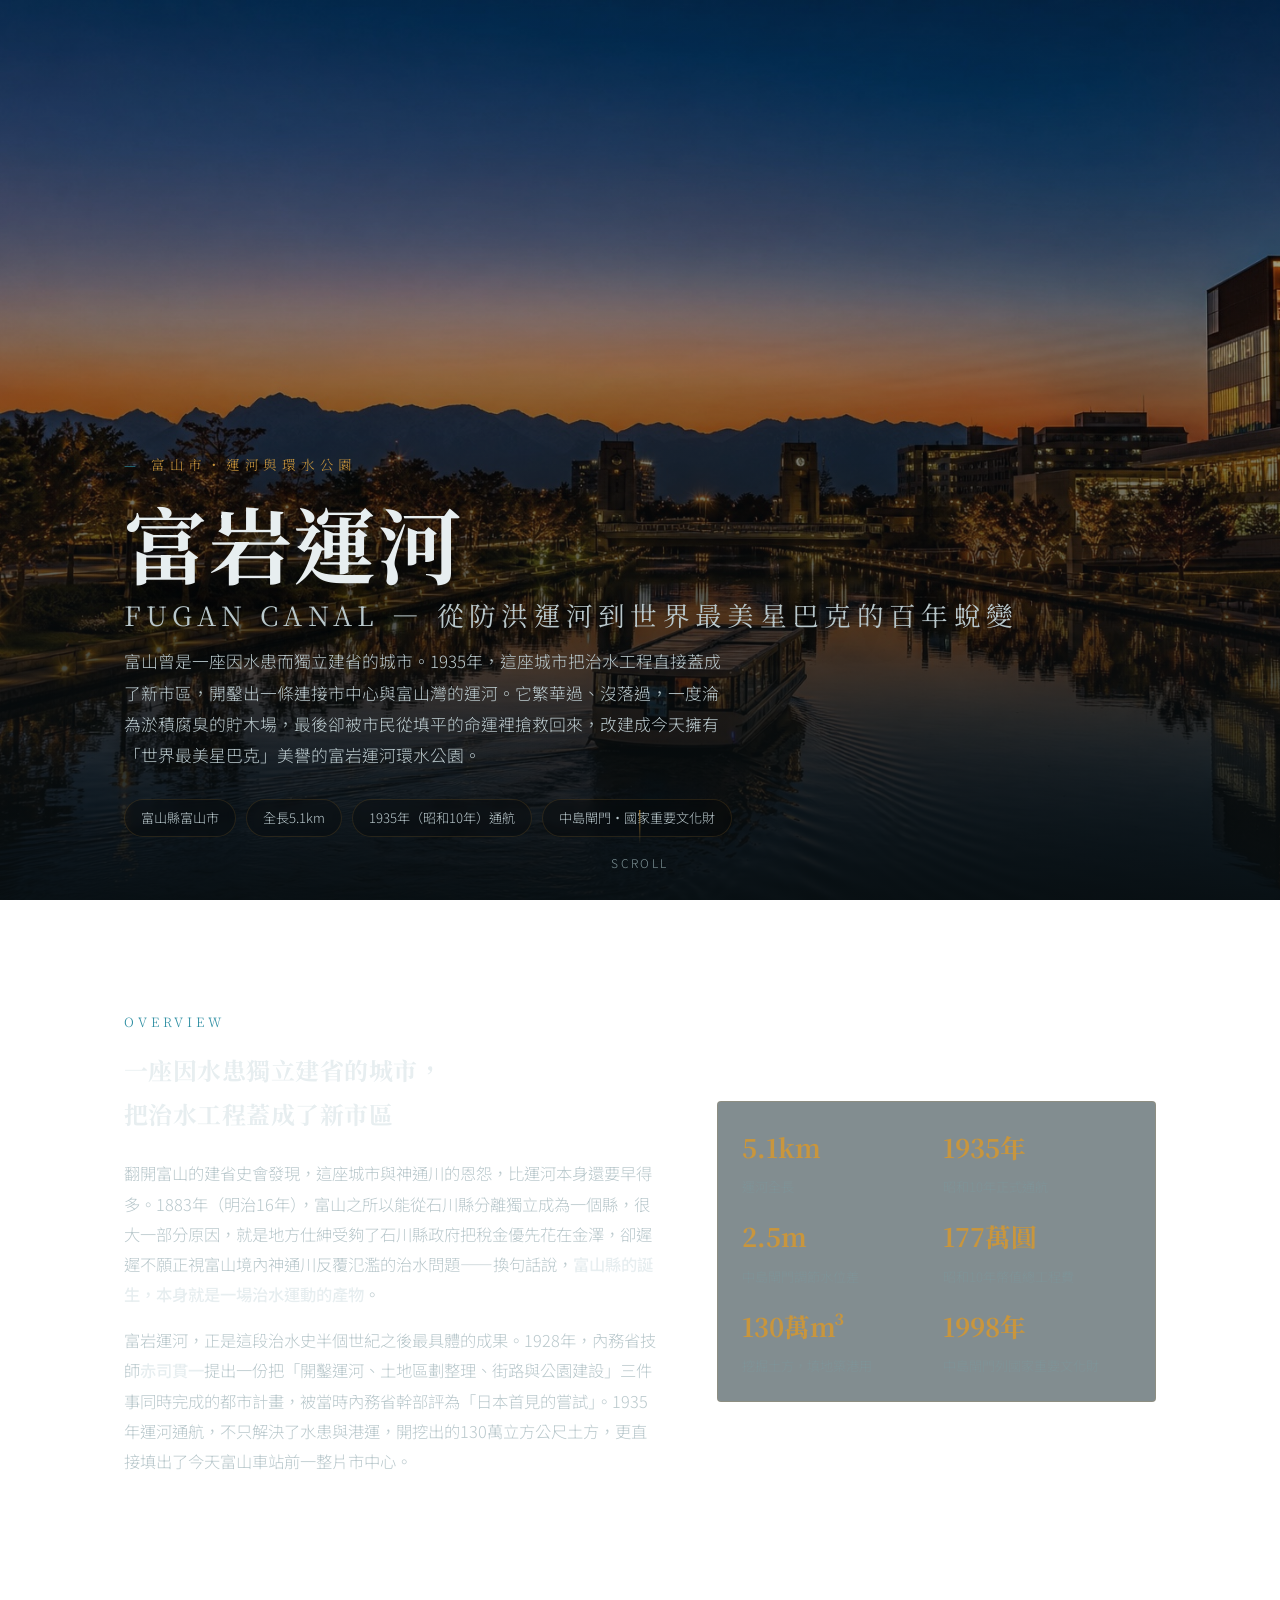
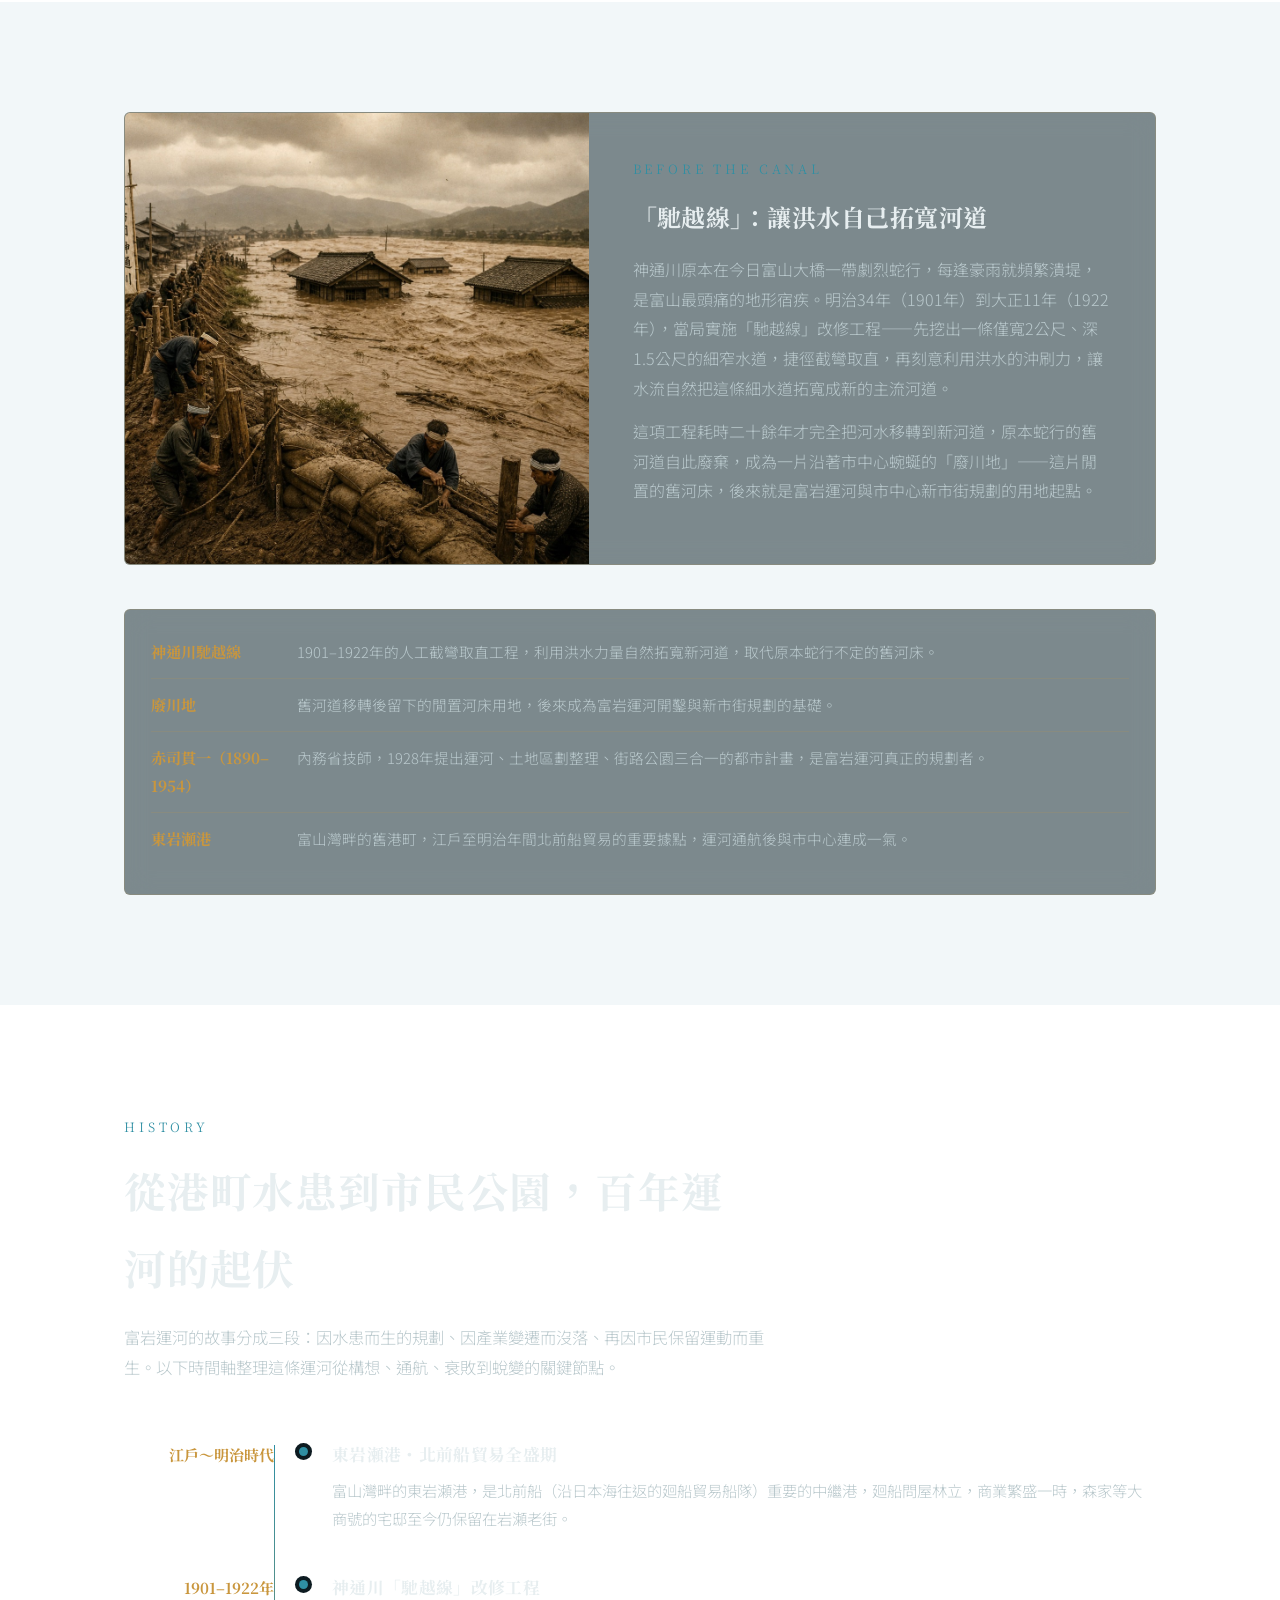
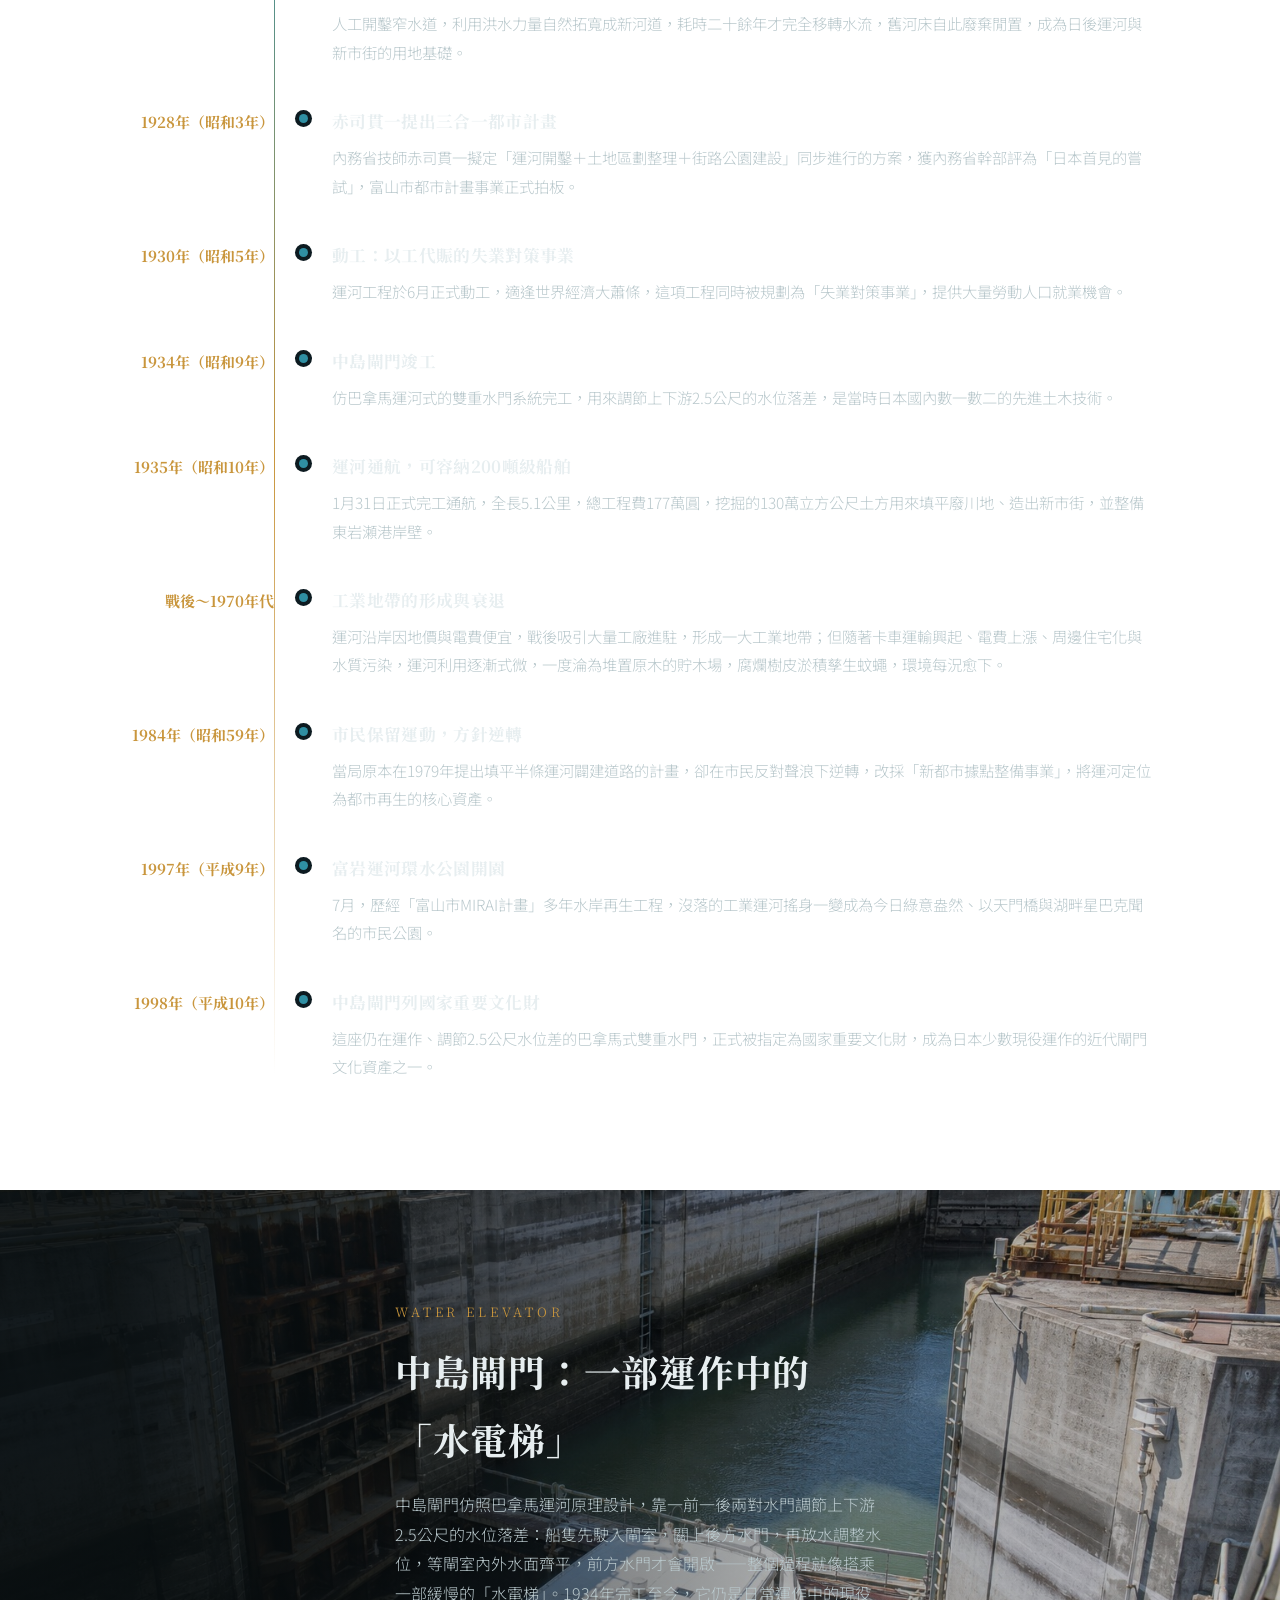
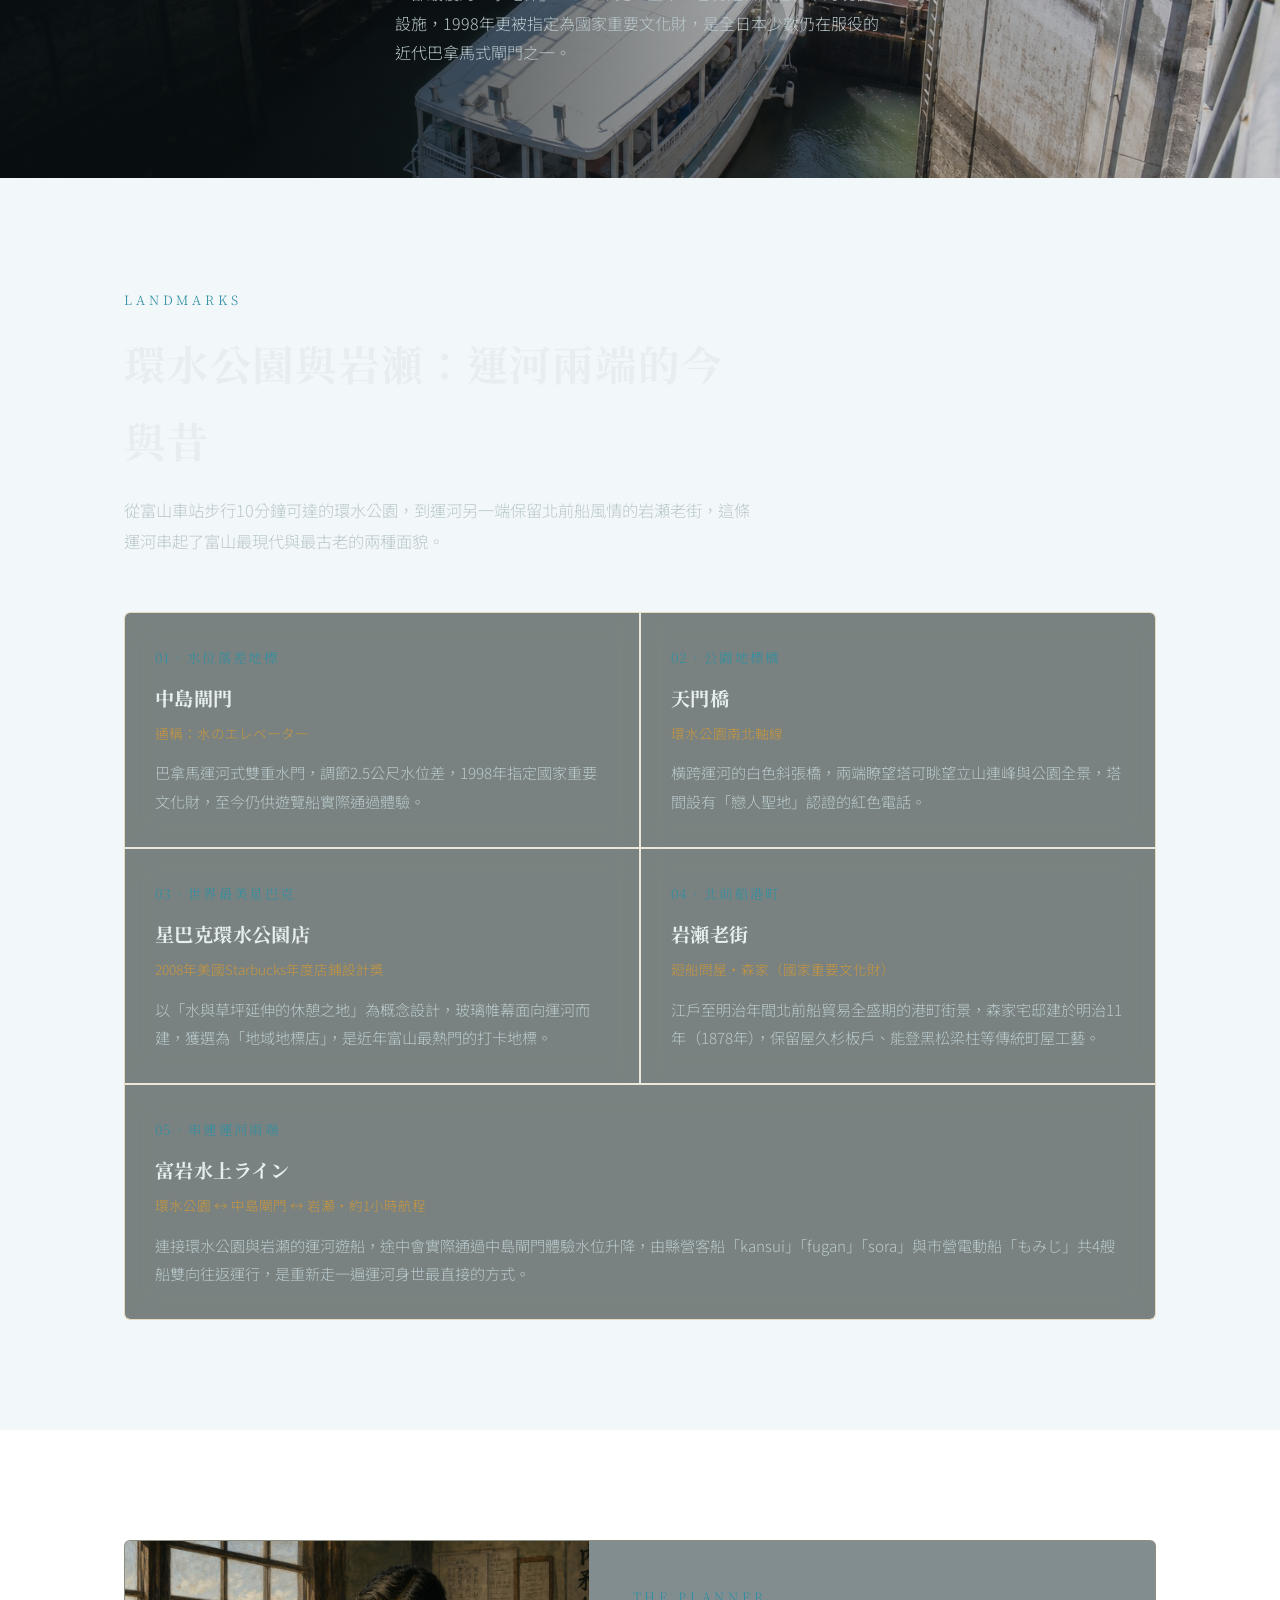
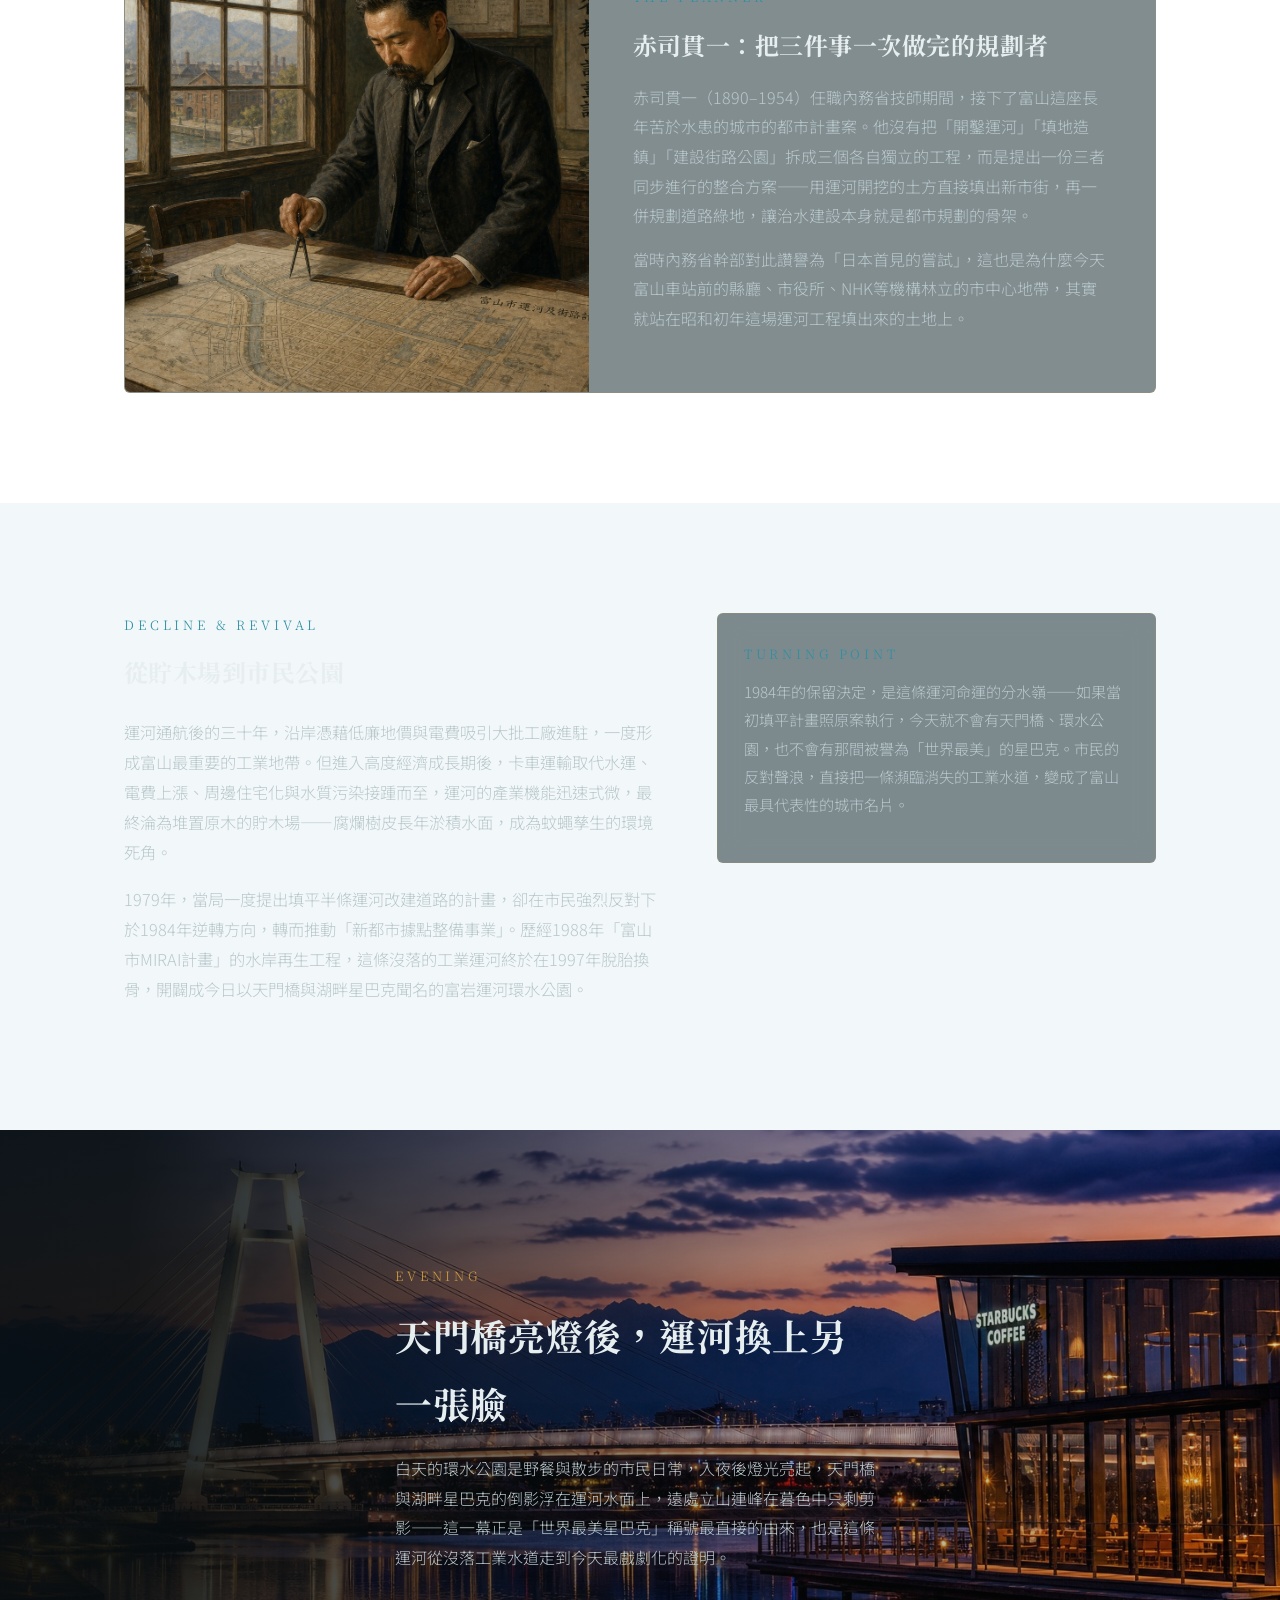
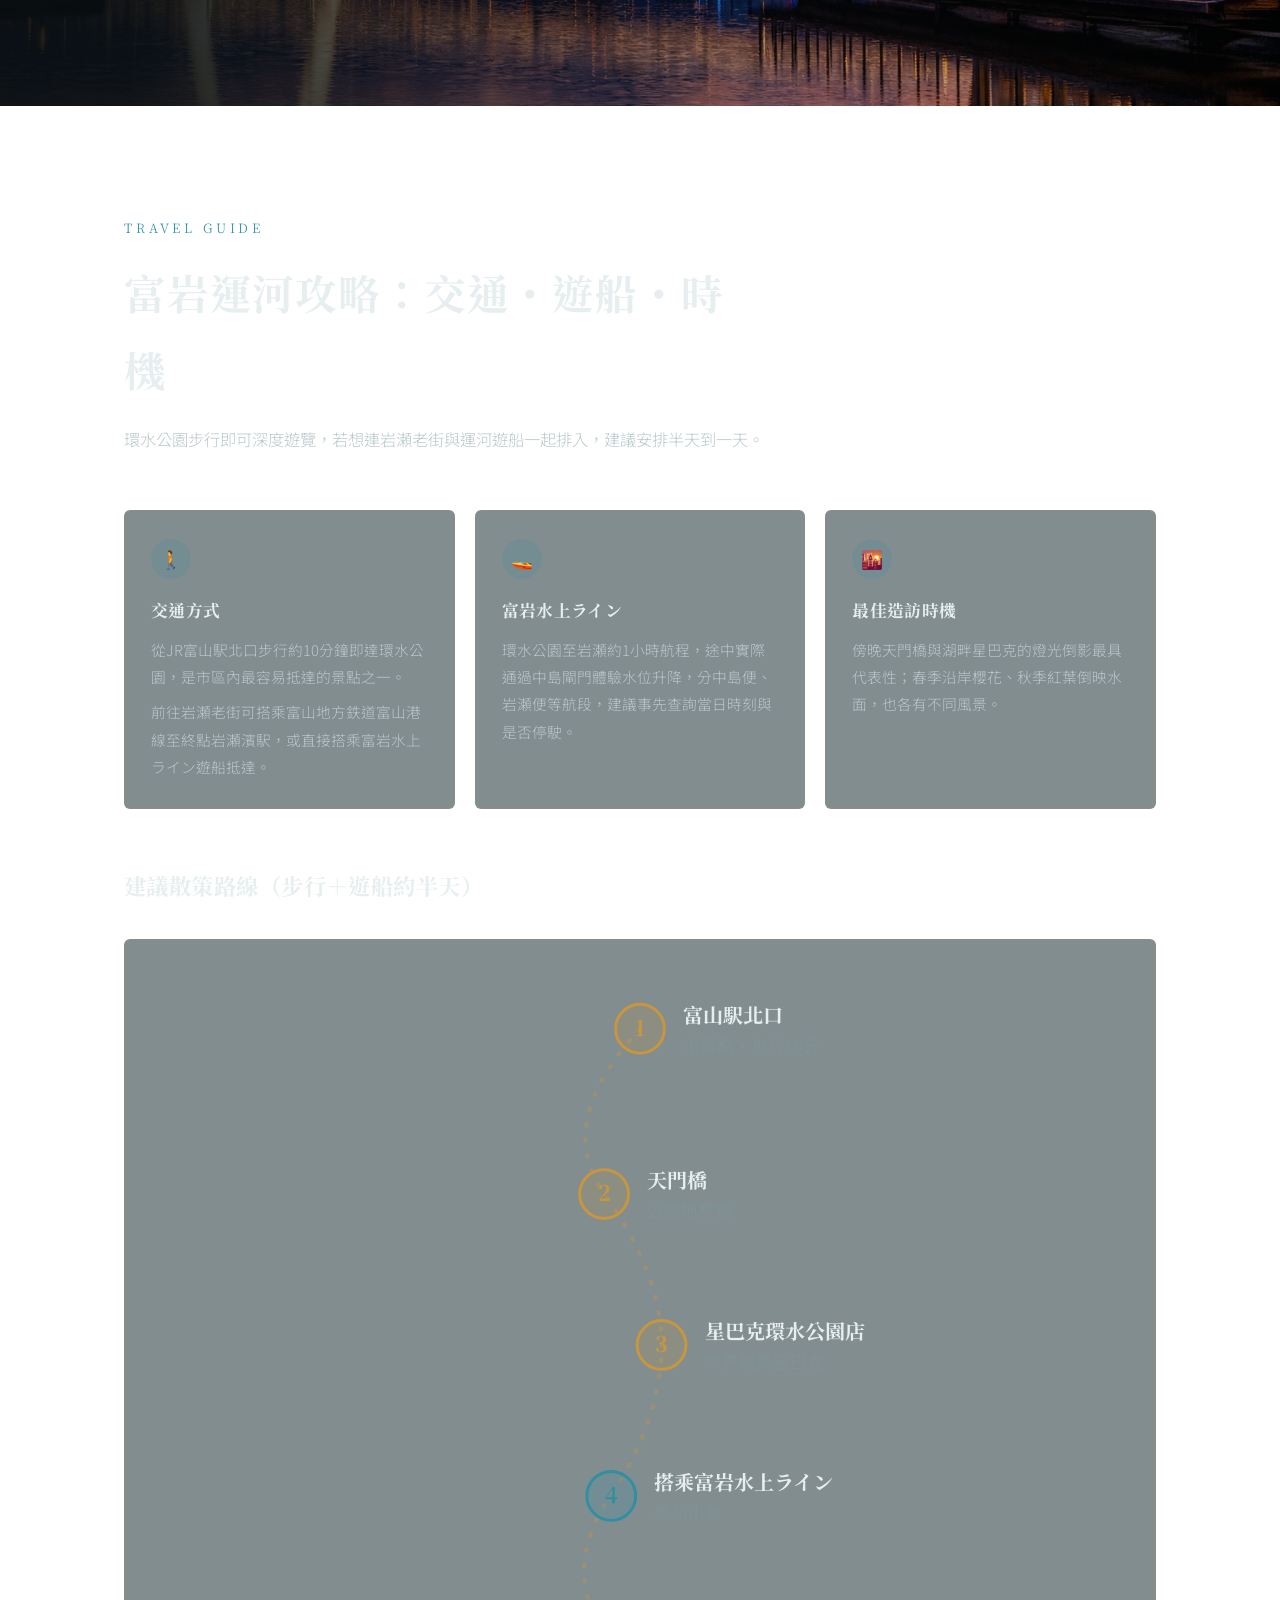
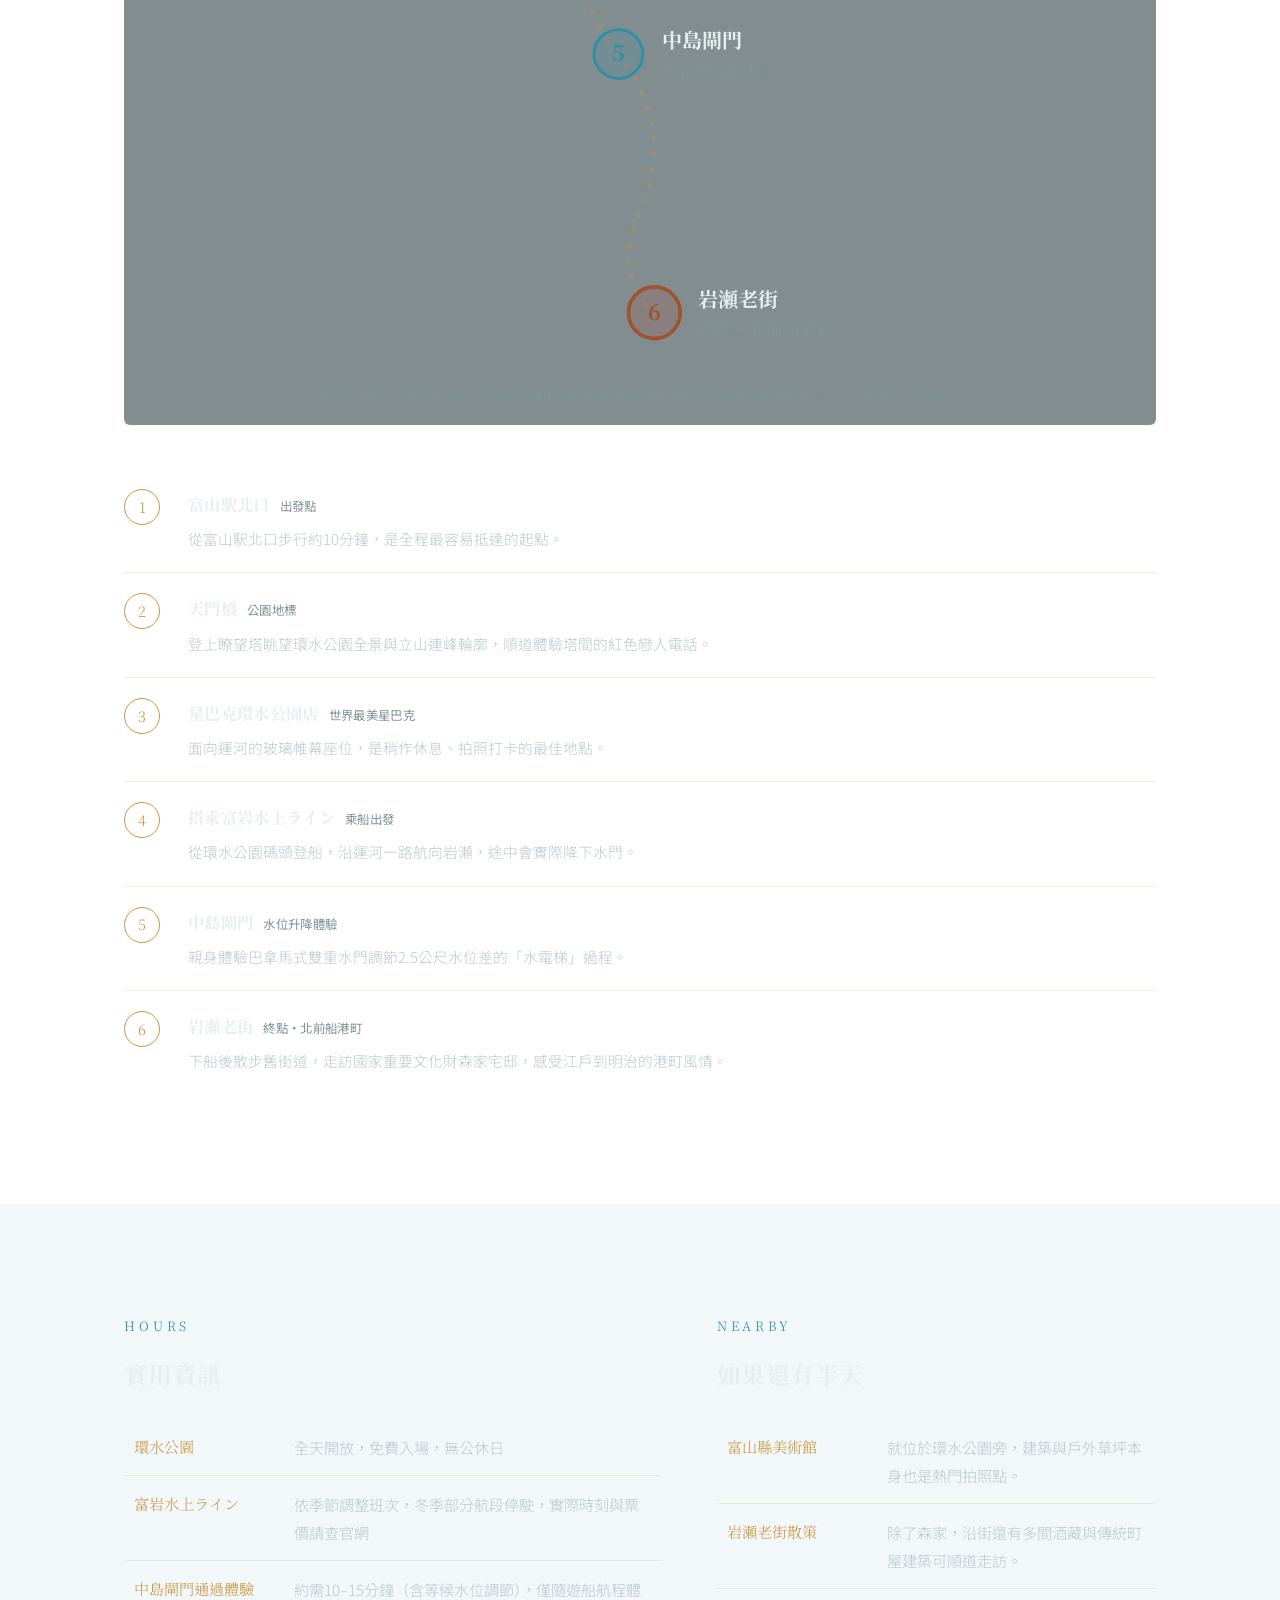
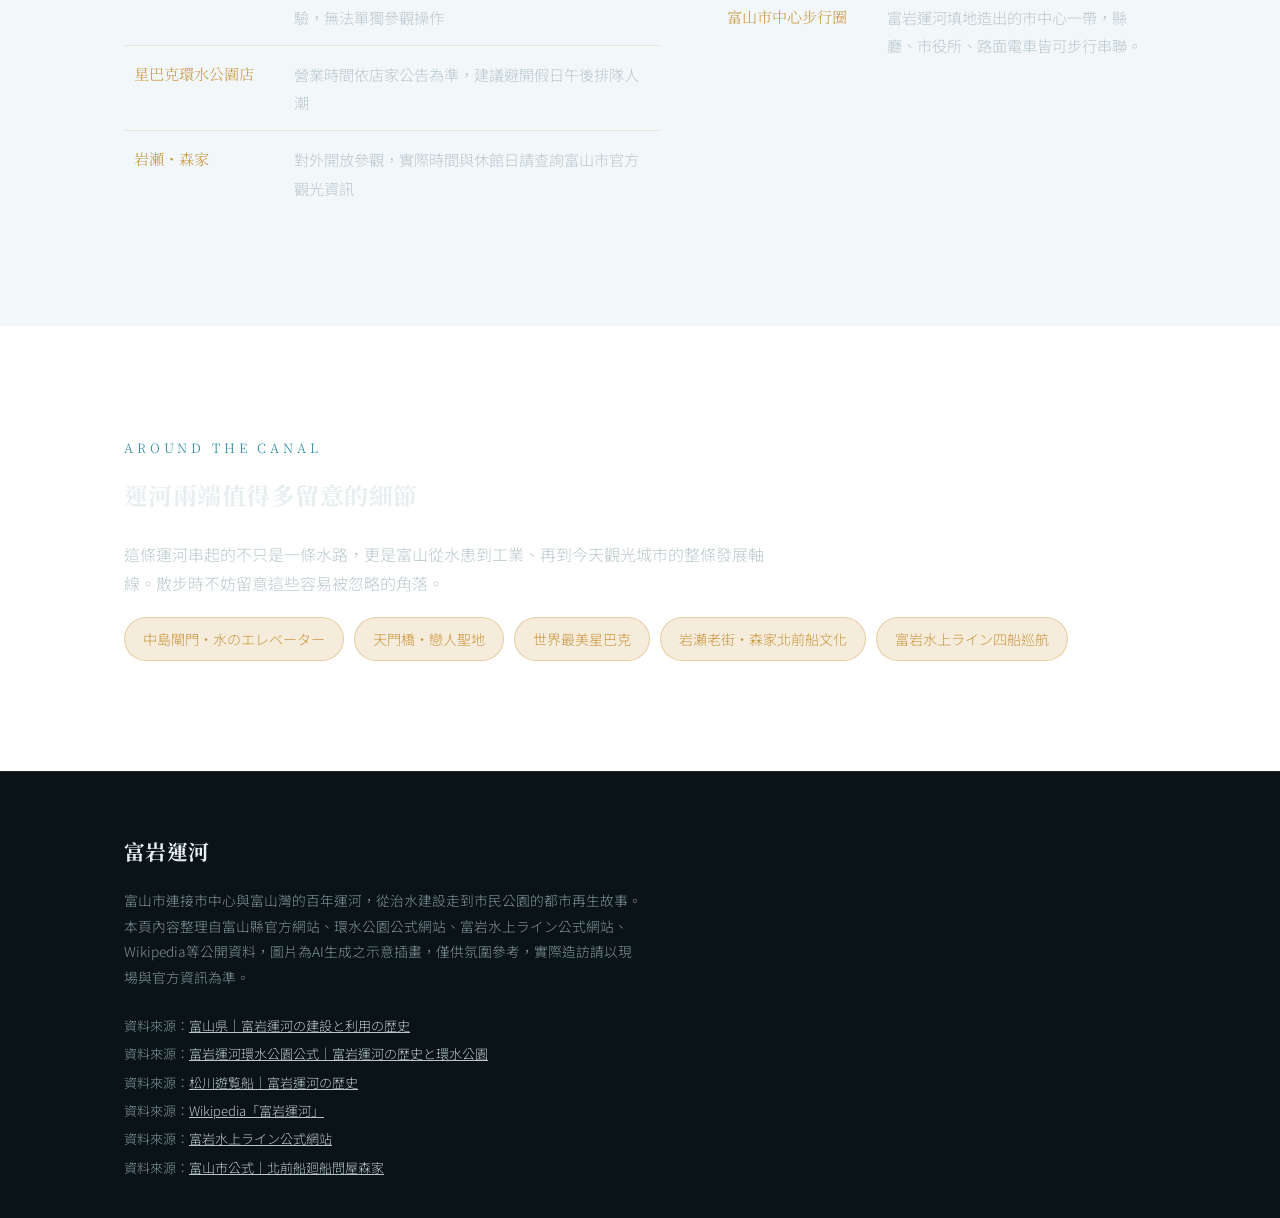
==== index.html @ 403467b3 "feat: 新增富岩運河深度介紹網頁 介紹富山市富岩運河從治水建設、赤司貫一都市計畫、中島閘門、 戰後工業衰退到環水公園重生的百年歷史，含建議散策路線與遊船攻略。  Co-Authored-By: C" ====
<!DOCTYPE html>
<html lang="zh-Hant">
<head>
<meta charset="UTF-8">
<meta name="viewport" content="width=device-width, initial-scale=1.0">
<title>富岩運河｜從防洪運河到世界最美星巴克的百年蛻變</title>
<meta name="description" content="富岩運河完整身世：因水患而分縣建省的富山、赤司貫一的三合一都市計畫、中島閘門「水のエレベーター」、貯木場衰退到環水公園重生、富岩水上ライン與岩瀬老街散策攻略。">
<meta property="og:title" content="富岩運河｜從防洪運河到世界最美星巴克的百年蛻變">
<meta property="og:description" content="一座因水患而獨立建省的城市，把治水工程蓋成了新市區，又把沒落的工業運河，改造成世界最美星巴克。">
<meta property="og:image" content="https://maskywg.github.io/fugan-canal/images/hero-canal.jpg">
<meta property="og:type" content="website">
<meta name="twitter:card" content="summary_large_image">
<link rel="preconnect" href="https://fonts.googleapis.com">
<link rel="preconnect" href="https://fonts.gstatic.com" crossorigin>
<link href="https://fonts.googleapis.com/css2?family=Noto+Serif+TC:wght@400;600;700;900&family=Noto+Sans+TC:wght@300;400;500;700&display=swap" rel="stylesheet">
<style>
  :root{
    --bg:#0d1b21;
    --bg-alt:rgba(47,127,146,0.06);
    --panel:rgba(28,48,54,0.55);
    --line:rgba(201,150,61,0.16);
    --ink:#e7eef0;
    --ink-dim:#b9c8cc;
    --ink-faint:#7f9498;
    --primary:#2f8fa3;
    --primary-soft:rgba(47,143,163,0.16);
    --gold:#c9963d;
    --gold-soft:rgba(201,150,61,0.18);
    --rust:#a0522d;
    --deep:#122229;
    --shadow: 0 20px 50px rgba(0,0,0,0.45);
  }
  *{box-sizing:border-box; margin:0; padding:0;}
  html{scroll-behavior:smooth;}
  body{
    color:var(--ink);
    font-family:"Noto Sans TC", sans-serif;
    line-height:1.85;
    font-weight:300;
    background:
      radial-gradient(ellipse 60% 45% at 8% 4%, rgba(47,143,163,0.30), transparent 60%),
      radial-gradient(ellipse 55% 50% at 96% 14%, rgba(201,150,61,0.26), transparent 62%),
      radial-gradient(ellipse 55% 45% at 90% 46%, rgba(47,143,163,0.24), transparent 60%),
      radial-gradient(ellipse 60% 50% at 2% 56%, rgba(160,82,45,0.18), transparent 62%),
      radial-gradient(ellipse 55% 45% at 94% 82%, rgba(201,150,61,0.20), transparent 60%),
      radial-gradient(ellipse 60% 45% at 6% 96%, rgba(47,143,163,0.26), transparent 60%),
      linear-gradient(180deg, #122229 0%, #0f1e24 40%, #0a1418 100%);
    background-attachment:fixed;
  }
  h1,h2,h3,h4{
    font-family:"Noto Serif TC", serif;
    font-weight:700;
    color:var(--ink);
    letter-spacing:0.02em;
  }
  a{color:var(--gold);}
  img{max-width:100%; display:block;}
  .wrap{max-width:1080px; margin:0 auto; padding:0 24px;}

  /* ---------- Hero ---------- */
  .hero{
    position:relative;
    min-height:100vh;
    display:flex;
    align-items:flex-end;
    background:#000;
    overflow:hidden;
  }
  .hero img{
    position:absolute; inset:0;
    width:100%; height:100%;
    object-fit:cover;
    opacity:0.82;
  }
  .hero::after{
    content:"";
    position:absolute; inset:0;
    background:linear-gradient(180deg, rgba(8,14,16,0.35) 0%, rgba(8,14,16,0.25) 35%, rgba(8,14,16,0.95) 100%);
  }
  .hero-content{
    position:relative; z-index:2;
    width:100%;
    padding:0 24px 7vh;
    max-width:1080px;
    margin:0 auto;
  }
  .hero-eyebrow{
    display:inline-flex; align-items:center; gap:10px;
    font-family:"Noto Serif TC", serif;
    font-size:0.85rem;
    letter-spacing:0.35em;
    color:var(--gold);
    margin-bottom:22px;
    text-transform:uppercase;
  }
  .hero-eyebrow::before{content:"—"; color:var(--primary);}
  .hero h1{
    font-size:clamp(2.6rem, 7vw, 5.2rem);
    line-height:1.05;
    margin-bottom:18px;
    text-shadow:0 6px 30px rgba(0,0,0,0.6);
  }
  .hero h1 small{
    display:block;
    font-size:0.32em;
    font-weight:400;
    color:var(--ink-dim);
    letter-spacing:0.2em;
    margin-top:14px;
  }
  .hero-desc{
    max-width:600px;
    color:var(--ink-dim);
    font-size:1.05rem;
    margin-bottom:28px;
  }
  .hero-tags{display:flex; flex-wrap:wrap; gap:10px;}
  .tag{
    border:1px solid var(--line);
    padding:6px 16px;
    border-radius:999px;
    font-size:0.82rem;
    color:var(--ink-dim);
    background:rgba(0,0,0,0.25);
    backdrop-filter:blur(4px);
  }
  .scroll-cue{
    position:absolute; bottom:26px; left:50%; transform:translateX(-50%);
    z-index:2; color:var(--ink-faint); font-size:0.75rem; letter-spacing:0.2em;
    display:flex; flex-direction:column; align-items:center; gap:8px;
  }
  .scroll-cue span{
    width:1px; height:34px; background:linear-gradient(var(--gold), transparent);
    animation:scrollpulse 2s ease-in-out infinite;
  }
  @keyframes scrollpulse{0%,100%{opacity:0.2;}50%{opacity:1;}}

  /* ---------- Section shell ---------- */
  section{padding:110px 0;}
  .section-head{margin-bottom:56px; max-width:640px;}
  .kicker{
    font-size:0.8rem; letter-spacing:0.3em; color:var(--primary);
    font-family:"Noto Serif TC", serif; margin-bottom:14px; text-transform:uppercase;
  }
  .section-head h2{font-size:clamp(1.8rem,3.6vw,2.6rem); margin-bottom:16px;}
  .section-head p{color:var(--ink-dim); font-size:1.02rem;}
  .alt{background:var(--bg-alt);}

  /* ---------- Intro strip ---------- */
  .intro-grid{
    display:grid; grid-template-columns:1.1fr 0.9fr; gap:56px; align-items:center;
  }
  .intro-grid p{color:var(--ink-dim); margin-bottom:16px; font-size:1.02rem;}
  .intro-grid p b{color:var(--ink); font-weight:500;}
  .stat-card{
    background:var(--panel); border:1px solid var(--line); border-radius:4px;
    padding:22px 24px;
    backdrop-filter:blur(14px); -webkit-backdrop-filter:blur(14px);
  }
  .stat-grid{display:grid; grid-template-columns:1fr 1fr; gap:14px;}
  .stat-num{
    font-family:"Noto Serif TC",serif; font-size:1.6rem; color:var(--gold); font-weight:700;
  }
  .stat-label{font-size:0.82rem; color:var(--ink-faint); margin-top:4px;}

  /* ---------- Term panel ---------- */
  .term-panel{
    background:var(--panel); border:1px solid var(--line); border-radius:6px;
    padding:28px 26px; backdrop-filter:blur(14px); -webkit-backdrop-filter:blur(14px);
  }
  .term-list{list-style:none;}
  .term-list li{
    padding:12px 0; border-top:1px solid var(--line); display:grid; grid-template-columns:130px 1fr; gap:16px;
  }
  .term-list li:first-child{border-top:none; padding-top:0;}
  .term-list b{color:var(--gold); font-family:"Noto Serif TC",serif; font-weight:700; font-size:0.95rem;}
  .term-list span{color:var(--ink-dim); font-size:0.92rem;}

  /* ---------- Map / route panels ---------- */
  .route-map-panel{
    background:var(--panel); border:1px solid var(--line); border-radius:6px;
    padding:24px 20px 16px; backdrop-filter:blur(14px); -webkit-backdrop-filter:blur(14px);
    margin-bottom:44px;
  }
  .route-map-panel svg{width:100%; height:auto; display:block; max-width:460px; margin:0 auto;}
  .map-caption{color:var(--ink-faint); font-size:0.82rem; margin-top:14px; text-align:center;}

  /* ---------- Timeline ---------- */
  .timeline{position:relative; margin-top:10px;}
  .timeline::before{
    content:""; position:absolute; left:150px; top:6px; bottom:6px; width:1px;
    background:linear-gradient(var(--primary), var(--gold), transparent);
  }
  .t-row{display:grid; grid-template-columns:150px 1fr; gap:30px; position:relative; padding:0 0 40px 0;}
  .t-row:last-child{padding-bottom:0;}
  .t-year{
    font-family:"Noto Serif TC",serif; color:var(--gold); font-weight:700; font-size:0.94rem;
    text-align:right; padding-top:2px;
  }
  .t-body{position:relative; padding-left:28px;}
  .t-body::before{
    content:""; position:absolute; left:-5px; top:8px; width:9px; height:9px;
    border-radius:50%; background:var(--primary); box-shadow:0 0 0 4px var(--bg);
  }
  .t-body h4{font-size:1.05rem; margin-bottom:6px; color:var(--ink);}
  .t-body p{color:var(--ink-dim); font-size:0.96rem;}

  /* ---------- Feature (image + text) ---------- */
  .feature{
    display:grid; grid-template-columns:0.9fr 1.1fr; gap:0;
    border:1px solid var(--line); border-radius:6px; overflow:hidden;
    background:var(--panel);
    backdrop-filter:blur(14px);
    -webkit-backdrop-filter:blur(14px);
  }
  .feature img{height:100%; object-fit:cover; min-height:340px;}
  .feature-body{padding:44px 44px;}
  .feature-body h3{font-size:1.5rem; margin-bottom:16px;}
  .feature-body p{color:var(--ink-dim); margin-bottom:14px;}

  /* ---------- Spot grid ---------- */
  .spot-grid{display:grid; grid-template-columns:repeat(2,1fr); gap:2px; background:var(--line); border:1px solid var(--line); border-radius:6px; overflow:hidden;}
  .spot{background:var(--panel); padding:32px 30px; backdrop-filter:blur(14px); -webkit-backdrop-filter:blur(14px);}
  .spot-num{font-family:"Noto Serif TC",serif; color:var(--primary); font-size:0.85rem; letter-spacing:0.1em; margin-bottom:10px;}
  .spot h4{font-size:1.2rem; margin-bottom:6px;}
  .spot .spot-kami{color:var(--gold); font-size:0.85rem; margin-bottom:12px; display:block;}
  .spot p{color:var(--ink-dim); font-size:0.95rem;}
  .spot p+p{margin-top:8px;}

  /* ---------- Banner ---------- */
  .banner{
    position:relative; min-height:64vh; display:flex; align-items:center; overflow:hidden;
  }
  .banner img{position:absolute; inset:0; width:100%; height:100%; object-fit:cover;}
  .banner::after{
    content:""; position:absolute; inset:0;
    background:linear-gradient(90deg, rgba(8,14,16,0.92) 10%, rgba(8,14,16,0.35) 60%, rgba(8,14,16,0.15) 100%);
  }
  .banner .wrap{position:relative; z-index:2;}
  .banner-box{max-width:490px;}
  .banner-box .kicker{color:var(--gold);}
  .banner-box h2{font-size:clamp(1.7rem,3.4vw,2.3rem); margin-bottom:16px;}
  .banner-box p{color:var(--ink-dim);}

  /* ---------- Guide cards ---------- */
  .guide-grid{display:grid; grid-template-columns:repeat(3,1fr); gap:20px;}
  .guide-card{
    background:var(--panel); border:1px solid var(--line); border-radius:6px; padding:28px 26px;
    backdrop-filter:blur(14px); -webkit-backdrop-filter:blur(14px);
  }
  .guide-card .icon{
    width:40px; height:40px; border-radius:50%; background:var(--primary-soft); color:var(--primary);
    display:flex; align-items:center; justify-content:center; font-size:1.1rem; margin-bottom:16px;
  }
  .guide-card h4{font-size:1.05rem; margin-bottom:10px;}
  .guide-card p{color:var(--ink-dim); font-size:0.92rem;}
  .guide-card p+p{margin-top:8px;}

  /* ---------- Route steps ---------- */
  .route{margin-top:12px;}
  .route-step{
    display:grid; grid-template-columns:44px 1fr; gap:20px; padding:20px 0; border-top:1px solid var(--line);
  }
  .route-step:first-child{border-top:none;}
  .route-dot{
    width:36px; height:36px; border-radius:50%; border:1px solid var(--gold); color:var(--gold);
    display:flex; align-items:center; justify-content:center; font-family:"Noto Serif TC",serif; font-size:0.9rem;
  }
  .route-step h4{font-size:1.02rem; margin-bottom:6px; display:flex; gap:10px; align-items:baseline; flex-wrap:wrap;}
  .route-step h4 .time{font-size:0.78rem; color:var(--ink-faint); font-weight:400; font-family:"Noto Sans TC",sans-serif;}
  .route-step p{color:var(--ink-dim); font-size:0.92rem;}

  /* ---------- Info table ---------- */
  .info-table{width:100%; border-collapse:collapse; font-size:0.95rem;}
  .info-table tr{border-top:1px solid var(--line);}
  .info-table tr:first-child{border-top:none;}
  .info-table td{padding:14px 10px; color:var(--ink-dim); vertical-align:top;}
  .info-table td:first-child{color:var(--gold); width:160px; font-family:"Noto Serif TC",serif; white-space:nowrap;}

  /* ---------- Chips ---------- */
  .chip-row{display:flex; flex-wrap:wrap; gap:10px; margin-top:18px;}
  .chip{
    background:var(--gold-soft); border:1px solid rgba(201,150,61,0.35); color:var(--gold);
    padding:8px 18px; border-radius:999px; font-size:0.88rem;
  }

  /* ---------- Footer ---------- */
  footer{
    background:#0a1418; padding:60px 0 34px; border-top:1px solid var(--line);
  }
  footer .wrap{display:flex; flex-direction:column; gap:18px; align-items:flex-start;}
  footer h3{font-size:1.3rem;}
  footer p{color:var(--ink-faint); font-size:0.86rem; max-width:520px;}
  .src-list{list-style:none; margin-top:6px;}
  .src-list li{color:var(--ink-faint); font-size:0.82rem; margin-bottom:4px;}
  .src-list a{color:var(--ink-dim);}

  @media (max-width:860px){
    .intro-grid{grid-template-columns:1fr;}
    .feature{grid-template-columns:1fr;}
    .feature img{min-height:240px;}
    .spot-grid{grid-template-columns:1fr;}
    .guide-grid{grid-template-columns:1fr;}
    .timeline::before{left:78px;}
    .t-row{grid-template-columns:78px 1fr; gap:16px;}
    .banner{min-height:52vh;}
    .banner .wrap{padding:0 24px;}
    .term-list li{grid-template-columns:1fr; gap:4px;}
  }
</style>
</head>
<body>

<!-- ================= HERO ================= -->
<header class="hero">
  <img src="images/hero-canal.jpg" alt="富岩運河黃昏景色，一艘遊覽船緩緩駛過，運河兩岸霓虹倒影，遠處立山連峰輪廓">
  <div class="hero-content">
    <div class="hero-eyebrow">富山市・運河與環水公園</div>
    <h1>富岩運河
      <small>FUGAN CANAL — 從防洪運河到世界最美星巴克的百年蛻變</small>
    </h1>
    <p class="hero-desc">富山曾是一座因水患而獨立建省的城市。1935年，這座城市把治水工程直接蓋成了新市區，開鑿出一條連接市中心與富山灣的運河。它繁華過、沒落過，一度淪為淤積腐臭的貯木場，最後卻被市民從填平的命運裡搶救回來，改建成今天擁有「世界最美星巴克」美譽的富岩運河環水公園。</p>
    <div class="hero-tags">
      <span class="tag">富山縣富山市</span>
      <span class="tag">全長5.1km</span>
      <span class="tag">1935年（昭和10年）通航</span>
      <span class="tag">中島閘門・國家重要文化財</span>
    </div>
  </div>
  <div class="scroll-cue"><span></span>SCROLL</div>
</header>

<!-- ================= OVERVIEW ================= -->
<section>
  <div class="wrap">
    <div class="intro-grid">
      <div>
        <div class="kicker">Overview</div>
        <h2 style="margin-bottom:22px;">一座因水患獨立建省的城市，<br>把治水工程蓋成了新市區</h2>
        <p>翻開富山的建省史會發現，這座城市與神通川的恩怨，比運河本身還要早得多。1883年（明治16年），富山之所以能從石川縣分離獨立成為一個縣，很大一部分原因，就是地方仕紳受夠了石川縣政府把稅金優先花在金澤，卻遲遲不願正視富山境內神通川反覆氾濫的治水問題——換句話說，<b>富山縣的誕生，本身就是一場治水運動的產物</b>。</p>
        <p>富岩運河，正是這段治水史半個世紀之後最具體的成果。1928年，內務省技師<b>赤司貫一</b>提出一份把「開鑿運河、土地區劃整理、街路與公園建設」三件事同時完成的都市計畫，被當時內務省幹部評為「日本首見的嘗試」。1935年運河通航，不只解決了水患與港運，開挖出的130萬立方公尺土方，更直接填出了今天富山車站前一整片市中心。</p>
      </div>
      <div class="stat-card">
        <div class="stat-grid">
          <div>
            <div class="stat-num">5.1km</div>
            <div class="stat-label">運河全長</div>
          </div>
          <div>
            <div class="stat-num">1935年</div>
            <div class="stat-label">昭和10年正式通航</div>
          </div>
          <div>
            <div class="stat-num">2.5m</div>
            <div class="stat-label">中島閘門調節水位差</div>
          </div>
          <div>
            <div class="stat-num">177萬圓</div>
            <div class="stat-label">昭和10年幣值總工程費</div>
          </div>
          <div>
            <div class="stat-num">130萬m³</div>
            <div class="stat-label">挖掘土方，填地築港用</div>
          </div>
          <div>
            <div class="stat-num">1998年</div>
            <div class="stat-label">中島閘門列國家重要文化財</div>
          </div>
        </div>
      </div>
    </div>
  </div>
</section>

<!-- ================= JINZU RIVER FLOOD HISTORY ================= -->
<section class="alt">
  <div class="wrap">
    <div class="feature" style="margin-bottom:44px;">
      <img src="images/jinzu-flood.jpg" alt="1900年代神通川氾濫場景，混濁洪水淹沒沿岸農田與木造房舍，工人在河岸搶修堤防">
      <div class="feature-body">
        <div class="kicker">Before the Canal</div>
        <h3>「馳越線」：讓洪水自己拓寬河道</h3>
        <p>神通川原本在今日富山大橋一帶劇烈蛇行，每逢豪雨就頻繁潰堤，是富山最頭痛的地形宿疾。明治34年（1901年）到大正11年（1922年），當局實施「馳越線」改修工程——先挖出一條僅寬2公尺、深1.5公尺的細窄水道，捷徑截彎取直，再刻意利用洪水的沖刷力，讓水流自然把這條細水道拓寬成新的主流河道。</p>
        <p>這項工程耗時二十餘年才完全把河水移轉到新河道，原本蛇行的舊河道自此廢棄，成為一片沿著市中心蜿蜒的「廢川地」——這片閒置的舊河床，後來就是富岩運河與市中心新市街規劃的用地起點。</p>
      </div>
    </div>
    <div class="term-panel">
      <ul class="term-list">
        <li><b>神通川馳越線</b><span>1901–1922年的人工截彎取直工程，利用洪水力量自然拓寬新河道，取代原本蛇行不定的舊河床。</span></li>
        <li><b>廢川地</b><span>舊河道移轉後留下的閒置河床用地，後來成為富岩運河開鑿與新市街規劃的基礎。</span></li>
        <li><b>赤司貫一（1890–1954）</b><span>內務省技師，1928年提出運河、土地區劃整理、街路公園三合一的都市計畫，是富岩運河真正的規劃者。</span></li>
        <li><b>東岩瀬港</b><span>富山灣畔的舊港町，江戶至明治年間北前船貿易的重要據點，運河通航後與市中心連成一氣。</span></li>
      </ul>
    </div>
  </div>
</section>

<!-- ================= HISTORY TIMELINE ================= -->
<section>
  <div class="wrap">
    <div class="section-head">
      <div class="kicker">History</div>
      <h2>從港町水患到市民公園，百年運河的起伏</h2>
      <p>富岩運河的故事分成三段：因水患而生的規劃、因產業變遷而沒落、再因市民保留運動而重生。以下時間軸整理這條運河從構想、通航、衰敗到蛻變的關鍵節點。</p>
    </div>
    <div class="timeline">
      <div class="t-row">
        <div class="t-year">江戶～明治時代</div>
        <div class="t-body">
          <h4>東岩瀬港・北前船貿易全盛期</h4>
          <p>富山灣畔的東岩瀬港，是北前船（沿日本海往返的廻船貿易船隊）重要的中繼港，廻船問屋林立，商業繁盛一時，森家等大商號的宅邸至今仍保留在岩瀬老街。</p>
        </div>
      </div>
      <div class="t-row">
        <div class="t-year">1901–1922年</div>
        <div class="t-body">
          <h4>神通川「馳越線」改修工程</h4>
          <p>人工開鑿窄水道，利用洪水力量自然拓寬成新河道，耗時二十餘年才完全移轉水流，舊河床自此廢棄閒置，成為日後運河與新市街的用地基礎。</p>
        </div>
      </div>
      <div class="t-row">
        <div class="t-year">1928年（昭和3年）</div>
        <div class="t-body">
          <h4>赤司貫一提出三合一都市計畫</h4>
          <p>內務省技師赤司貫一擬定「運河開鑿＋土地區劃整理＋街路公園建設」同步進行的方案，獲內務省幹部評為「日本首見的嘗試」，富山市都市計畫事業正式拍板。</p>
        </div>
      </div>
      <div class="t-row">
        <div class="t-year">1930年（昭和5年）</div>
        <div class="t-body">
          <h4>動工：以工代賑的失業對策事業</h4>
          <p>運河工程於6月正式動工，適逢世界經濟大蕭條，這項工程同時被規劃為「失業對策事業」，提供大量勞動人口就業機會。</p>
        </div>
      </div>
      <div class="t-row">
        <div class="t-year">1934年（昭和9年）</div>
        <div class="t-body">
          <h4>中島閘門竣工</h4>
          <p>仿巴拿馬運河式的雙重水門系統完工，用來調節上下游2.5公尺的水位落差，是當時日本國內數一數二的先進土木技術。</p>
        </div>
      </div>
      <div class="t-row">
        <div class="t-year">1935年（昭和10年）</div>
        <div class="t-body">
          <h4>運河通航，可容納200噸級船舶</h4>
          <p>1月31日正式完工通航，全長5.1公里，總工程費177萬圓，挖掘的130萬立方公尺土方用來填平廢川地、造出新市街，並整備東岩瀬港岸壁。</p>
        </div>
      </div>
      <div class="t-row">
        <div class="t-year">戰後～1970年代</div>
        <div class="t-body">
          <h4>工業地帶的形成與衰退</h4>
          <p>運河沿岸因地價與電費便宜，戰後吸引大量工廠進駐，形成一大工業地帶；但隨著卡車運輸興起、電費上漲、周邊住宅化與水質污染，運河利用逐漸式微，一度淪為堆置原木的貯木場，腐爛樹皮淤積孳生蚊蠅，環境每況愈下。</p>
        </div>
      </div>
      <div class="t-row">
        <div class="t-year">1984年（昭和59年）</div>
        <div class="t-body">
          <h4>市民保留運動，方針逆轉</h4>
          <p>當局原本在1979年提出填平半條運河闢建道路的計畫，卻在市民反對聲浪下逆轉，改採「新都市據點整備事業」，將運河定位為都市再生的核心資產。</p>
        </div>
      </div>
      <div class="t-row">
        <div class="t-year">1997年（平成9年）</div>
        <div class="t-body">
          <h4>富岩運河環水公園開園</h4>
          <p>7月，歷經「富山市MIRAI計畫」多年水岸再生工程，沒落的工業運河搖身一變成為今日綠意盎然、以天門橋與湖畔星巴克聞名的市民公園。</p>
        </div>
      </div>
      <div class="t-row">
        <div class="t-year">1998年（平成10年）</div>
        <div class="t-body">
          <h4>中島閘門列國家重要文化財</h4>
          <p>這座仍在運作、調節2.5公尺水位差的巴拿馬式雙重水門，正式被指定為國家重要文化財，成為日本少數現役運作的近代閘門文化資產之一。</p>
        </div>
      </div>
    </div>
  </div>
</section>

<!-- ================= NAKAJIMA LOCK BANNER ================= -->
<section class="banner">
  <img src="images/nakajima-lock.jpg" alt="中島閘門特寫，一艘遊覽船正通過巴拿馬運河式雙重水門，可見水位差">
  <div class="wrap">
    <div class="banner-box">
      <div class="kicker">Water Elevator</div>
      <h2>中島閘門：一部運作中的「水電梯」</h2>
      <p>中島閘門仿照巴拿馬運河原理設計，靠一前一後兩對水門調節上下游2.5公尺的水位落差：船隻先駛入閘室，關上後方水門，再放水調整水位，等閘室內外水面齊平，前方水門才會開啟——整個過程就像搭乘一部緩慢的「水電梯」。1934年完工至今，它仍是日常運作中的現役設施，1998年更被指定為國家重要文化財，是全日本少數仍在服役的近代巴拿馬式閘門之一。</p>
    </div>
  </div>
</section>

<!-- ================= LANDMARKS SPOT GRID ================= -->
<section class="alt">
  <div class="wrap">
    <div class="section-head">
      <div class="kicker">Landmarks</div>
      <h2>環水公園與岩瀬：運河兩端的今與昔</h2>
      <p>從富山車站步行10分鐘可達的環水公園，到運河另一端保留北前船風情的岩瀬老街，這條運河串起了富山最現代與最古老的兩種面貌。</p>
    </div>
    <div class="spot-grid">
      <div class="spot">
        <div class="spot-num">01 · 水位落差地標</div>
        <h4>中島閘門</h4>
        <span class="spot-kami">通稱：水のエレベーター</span>
        <p>巴拿馬運河式雙重水門，調節2.5公尺水位差，1998年指定國家重要文化財，至今仍供遊覽船實際通過體驗。</p>
      </div>
      <div class="spot">
        <div class="spot-num">02 · 公園地標橋</div>
        <h4>天門橋</h4>
        <span class="spot-kami">環水公園南北軸線</span>
        <p>橫跨運河的白色斜張橋，兩端瞭望塔可眺望立山連峰與公園全景，塔間設有「戀人聖地」認證的紅色電話。</p>
      </div>
      <div class="spot">
        <div class="spot-num">03 · 世界最美星巴克</div>
        <h4>星巴克環水公園店</h4>
        <span class="spot-kami">2008年美國Starbucks年度店鋪設計獎</span>
        <p>以「水與草坪延伸的休憩之地」為概念設計，玻璃帷幕面向運河而建，獲選為「地域地標店」，是近年富山最熱門的打卡地標。</p>
      </div>
      <div class="spot">
        <div class="spot-num">04 · 北前船港町</div>
        <h4>岩瀬老街</h4>
        <span class="spot-kami">廻船問屋・森家（國家重要文化財）</span>
        <p>江戶至明治年間北前船貿易全盛期的港町街景，森家宅邸建於明治11年（1878年），保留屋久杉板戶、能登黑松梁柱等傳統町屋工藝。</p>
      </div>
      <div class="spot" style="grid-column:1 / -1;">
        <div class="spot-num">05 · 串連運河兩端</div>
        <h4>富岩水上ライン</h4>
        <span class="spot-kami">環水公園 ↔ 中島閘門 ↔ 岩瀬・約1小時航程</span>
        <p>連接環水公園與岩瀬的運河遊船，途中會實際通過中島閘門體驗水位升降，由縣營客船「kansui」「fugan」「sora」與市營電動船「もみじ」共4艘船雙向往返運行，是重新走一遍運河身世最直接的方式。</p>
      </div>
    </div>
  </div>
</section>

<!-- ================= AKASHI FEATURE ================= -->
<section>
  <div class="wrap">
    <div class="feature">
      <img src="images/akashi-planner.jpg" alt="1920年代日本都市計畫技師伏案審視運河與街廓藍圖，桌上攤開富山市都市計畫圖紙">
      <div class="feature-body">
        <div class="kicker">The Planner</div>
        <h3>赤司貫一：把三件事一次做完的規劃者</h3>
        <p>赤司貫一（1890–1954）任職內務省技師期間，接下了富山這座長年苦於水患的城市的都市計畫案。他沒有把「開鑿運河」「填地造鎮」「建設街路公園」拆成三個各自獨立的工程，而是提出一份三者同步進行的整合方案——用運河開挖的土方直接填出新市街，再一併規劃道路綠地，讓治水建設本身就是都市規劃的骨架。</p>
        <p>當時內務省幹部對此讚譽為「日本首見的嘗試」，這也是為什麼今天富山車站前的縣廳、市役所、NHK等機構林立的市中心地帶，其實就站在昭和初年這場運河工程填出來的土地上。</p>
      </div>
    </div>
  </div>
</section>

<!-- ================= DECLINE & REVIVAL ================= -->
<section class="alt">
  <div class="wrap">
    <div class="intro-grid" style="align-items:start;">
      <div>
        <div class="kicker">Decline & Revival</div>
        <h2 style="margin-bottom:22px;">從貯木場到市民公園</h2>
        <p>運河通航後的三十年，沿岸憑藉低廉地價與電費吸引大批工廠進駐，一度形成富山最重要的工業地帶。但進入高度經濟成長期後，卡車運輸取代水運、電費上漲、周邊住宅化與水質污染接踵而至，運河的產業機能迅速式微，最終淪為堆置原木的貯木場——腐爛樹皮長年淤積水面，成為蚊蠅孳生的環境死角。</p>
        <p>1979年，當局一度提出填平半條運河改建道路的計畫，卻在市民強烈反對下於1984年逆轉方向，轉而推動「新都市據點整備事業」。歷經1988年「富山市MIRAI計畫」的水岸再生工程，這條沒落的工業運河終於在1997年脫胎換骨，開闢成今日以天門橋與湖畔星巴克聞名的富岩運河環水公園。</p>
      </div>
      <div class="term-panel">
        <div class="kicker" style="margin-bottom:12px;">Turning Point</div>
        <p style="color:var(--ink-dim); font-size:0.95rem;">1984年的保留決定，是這條運河命運的分水嶺——如果當初填平計畫照原案執行，今天就不會有天門橋、環水公園，也不會有那間被譽為「世界最美」的星巴克。市民的反對聲浪，直接把一條瀕臨消失的工業水道，變成了富山最具代表性的城市名片。</p>
      </div>
    </div>
  </div>
</section>

<!-- ================= EVENING PARK BANNER ================= -->
<section class="banner">
  <img src="images/kansui-park-evening.jpg" alt="富岩運河環水公園黃昏景色，天門橋亮燈，玻璃帷幕星巴克倒映運河水面，立山連峰剪影">
  <div class="wrap">
    <div class="banner-box">
      <div class="kicker">Evening</div>
      <h2>天門橋亮燈後，運河換上另一張臉</h2>
      <p>白天的環水公園是野餐與散步的市民日常，入夜後燈光亮起，天門橋與湖畔星巴克的倒影浮在運河水面上，遠處立山連峰在暮色中只剩剪影——這一幕正是「世界最美星巴克」稱號最直接的由來，也是這條運河從沒落工業水道走到今天最戲劇化的證明。</p>
    </div>
  </div>
</section>

<!-- ================= TRAVEL GUIDE ================= -->
<section>
  <div class="wrap">
    <div class="section-head">
      <div class="kicker">Travel Guide</div>
      <h2>富岩運河攻略：交通・遊船・時機</h2>
      <p>環水公園步行即可深度遊覽，若想連岩瀬老街與運河遊船一起排入，建議安排半天到一天。</p>
    </div>

    <div class="guide-grid" style="margin-bottom:56px;">
      <div class="guide-card">
        <div class="icon">🚶</div>
        <h4>交通方式</h4>
        <p>從JR富山駅北口步行約10分鐘即達環水公園，是市區內最容易抵達的景點之一。</p>
        <p>前往岩瀬老街可搭乘富山地方鉄道富山港線至終點岩瀬濱駅，或直接搭乘富岩水上ライン遊船抵達。</p>
      </div>
      <div class="guide-card">
        <div class="icon">🚤</div>
        <h4>富岩水上ライン</h4>
        <p>環水公園至岩瀬約1小時航程，途中實際通過中島閘門體驗水位升降，分中島便、岩瀬便等航段，建議事先查詢當日時刻與是否停駛。</p>
      </div>
      <div class="guide-card">
        <div class="icon">🌇</div>
        <h4>最佳造訪時機</h4>
        <p>傍晚天門橋與湖畔星巴克的燈光倒影最具代表性；春季沿岸櫻花、秋季紅葉倒映水面，也各有不同風景。</p>
      </div>
    </div>

    <div class="section-head" style="margin-bottom:32px;">
      <h3 style="font-family:'Noto Serif TC',serif; font-size:1.4rem;">建議散策路線（步行＋遊船約半天）</h3>
    </div>

    <div class="route-map-panel">
      <svg viewBox="0 0 320 700" xmlns="http://www.w3.org/2000/svg" role="img" aria-label="富岩運河建議散策路線動線圖，共六個停留點">
        <path d="M160,45 Q100,110 135,160 Q175,215 175,265 Q175,315 140,370 Q100,425 145,480 Q185,530 160,590 Q140,635 170,660" fill="none" stroke="rgba(201,150,61,0.35)" stroke-width="3" stroke-linecap="round" stroke-dasharray="1,10"/>

        <circle cx="160" cy="45" r="17" fill="rgba(201,150,61,0.16)" stroke="#c9963d" stroke-width="2"/>
        <text x="160" y="50" text-anchor="middle" font-size="15" font-weight="700" fill="#c9963d" font-family="'Noto Serif TC',serif">1</text>
        <text x="190" y="41" font-size="14" font-weight="700" fill="#e7eef0" font-family="'Noto Serif TC',serif">富山駅北口</text>
        <text x="190" y="61" font-size="11.5" fill="#7f9498">出發點・步行10分</text>

        <circle cx="135" cy="160" r="17" fill="rgba(201,150,61,0.16)" stroke="#c9963d" stroke-width="2"/>
        <text x="135" y="165" text-anchor="middle" font-size="15" font-weight="700" fill="#c9963d" font-family="'Noto Serif TC',serif">2</text>
        <text x="165" y="156" font-size="14" font-weight="700" fill="#e7eef0" font-family="'Noto Serif TC',serif">天門橋</text>
        <text x="165" y="176" font-size="11.5" fill="#7f9498">公園地標橋</text>

        <circle cx="175" cy="265" r="17" fill="rgba(201,150,61,0.16)" stroke="#c9963d" stroke-width="2"/>
        <text x="175" y="270" text-anchor="middle" font-size="15" font-weight="700" fill="#c9963d" font-family="'Noto Serif TC',serif">3</text>
        <text x="205" y="261" font-size="14" font-weight="700" fill="#e7eef0" font-family="'Noto Serif TC',serif">星巴克環水公園店</text>
        <text x="205" y="281" font-size="11.5" fill="#7f9498">世界最美星巴克</text>

        <circle cx="140" cy="370" r="17" fill="rgba(47,143,163,0.18)" stroke="#2f8fa3" stroke-width="2"/>
        <text x="140" y="375" text-anchor="middle" font-size="15" font-weight="700" fill="#2f8fa3" font-family="'Noto Serif TC',serif">4</text>
        <text x="170" y="366" font-size="14" font-weight="700" fill="#e7eef0" font-family="'Noto Serif TC',serif">搭乘富岩水上ライン</text>
        <text x="170" y="386" font-size="11.5" fill="#7f9498">乘船出發</text>

        <circle cx="145" cy="480" r="17" fill="rgba(47,143,163,0.18)" stroke="#2f8fa3" stroke-width="2"/>
        <text x="145" y="485" text-anchor="middle" font-size="15" font-weight="700" fill="#2f8fa3" font-family="'Noto Serif TC',serif">5</text>
        <text x="175" y="476" font-size="14" font-weight="700" fill="#e7eef0" font-family="'Noto Serif TC',serif">中島閘門</text>
        <text x="175" y="496" font-size="11.5" fill="#7f9498">水位升降體驗</text>

        <circle cx="170" cy="660" r="18" fill="rgba(178,58,46,0.16)" stroke="#a0522d" stroke-width="2.5"/>
        <text x="170" y="665" text-anchor="middle" font-size="15" font-weight="700" fill="#a0522d" font-family="'Noto Serif TC',serif">6</text>
        <text x="200" y="656" font-size="14" font-weight="700" fill="#e7eef0" font-family="'Noto Serif TC',serif">岩瀬老街</text>
        <text x="200" y="676" font-size="11.5" fill="#7f9498">終點・北前船港町</text>
      </svg>
      <p class="map-caption">從富山駅步行至環水公園，搭遊船通過中島閘門後抵達岩瀬，實際航班時刻請以富岩水上ライン官網公告為準。</p>
    </div>

    <div class="route">
      <div class="route-step">
        <div class="route-dot">1</div>
        <div>
          <h4>富山駅北口 <span class="time">出發點</span></h4>
          <p>從富山駅北口步行約10分鐘，是全程最容易抵達的起點。</p>
        </div>
      </div>
      <div class="route-step">
        <div class="route-dot">2</div>
        <div>
          <h4>天門橋 <span class="time">公園地標</span></h4>
          <p>登上瞭望塔眺望環水公園全景與立山連峰輪廓，順道體驗塔間的紅色戀人電話。</p>
        </div>
      </div>
      <div class="route-step">
        <div class="route-dot">3</div>
        <div>
          <h4>星巴克環水公園店 <span class="time">世界最美星巴克</span></h4>
          <p>面向運河的玻璃帷幕座位，是稍作休息、拍照打卡的最佳地點。</p>
        </div>
      </div>
      <div class="route-step">
        <div class="route-dot">4</div>
        <div>
          <h4>搭乘富岩水上ライン <span class="time">乘船出發</span></h4>
          <p>從環水公園碼頭登船，沿運河一路航向岩瀬，途中會實際降下水門。</p>
        </div>
      </div>
      <div class="route-step">
        <div class="route-dot">5</div>
        <div>
          <h4>中島閘門 <span class="time">水位升降體驗</span></h4>
          <p>親身體驗巴拿馬式雙重水門調節2.5公尺水位差的「水電梯」過程。</p>
        </div>
      </div>
      <div class="route-step">
        <div class="route-dot">6</div>
        <div>
          <h4>岩瀬老街 <span class="time">終點・北前船港町</span></h4>
          <p>下船後散步舊街道，走訪國家重要文化財森家宅邸，感受江戶到明治的港町風情。</p>
        </div>
      </div>
    </div>
  </div>
</section>

<!-- ================= HOURS + NEARBY ================= -->
<section class="alt">
  <div class="wrap">
    <div class="intro-grid" style="align-items:start;">
      <div>
        <div class="kicker">Hours</div>
        <h2 style="margin-bottom:22px;">實用資訊</h2>
        <table class="info-table">
          <tr><td>環水公園</td><td>全天開放，免費入場，無公休日</td></tr>
          <tr><td>富岩水上ライン</td><td>依季節調整班次，冬季部分航段停駛，實際時刻與票價請查官網</td></tr>
          <tr><td>中島閘門通過體驗</td><td>約需10–15分鐘（含等候水位調節），僅隨遊船航程體驗，無法單獨參觀操作</td></tr>
          <tr><td>星巴克環水公園店</td><td>營業時間依店家公告為準，建議避開假日午後排隊人潮</td></tr>
          <tr><td>岩瀬・森家</td><td>對外開放參觀，實際時間與休館日請查詢富山市官方觀光資訊</td></tr>
        </table>
      </div>
      <div>
        <div class="kicker">Nearby</div>
        <h2 style="margin-bottom:22px;">如果還有半天</h2>
        <table class="info-table">
          <tr><td>富山縣美術館</td><td>就位於環水公園旁，建築與戶外草坪本身也是熱門拍照點。</td></tr>
          <tr><td>岩瀬老街散策</td><td>除了森家，沿街還有多間酒藏與傳統町屋建築可順道走訪。</td></tr>
          <tr><td>富山市中心步行圈</td><td>富岩運河填地造出的市中心一帶，縣廳、市役所、路面電車皆可步行串聯。</td></tr>
        </table>
      </div>
    </div>
  </div>
</section>

<!-- ================= SOUVENIR / CHIPS ================= -->
<section>
  <div class="wrap">
    <div class="kicker">Around the Canal</div>
    <h2 style="margin-bottom:22px;">運河兩端值得多留意的細節</h2>
    <p style="color:var(--ink-dim); max-width:640px;">這條運河串起的不只是一條水路，更是富山從水患到工業、再到今天觀光城市的整條發展軸線。散步時不妨留意這些容易被忽略的角落。</p>
    <div class="chip-row">
      <span class="chip">中島閘門・水のエレベーター</span>
      <span class="chip">天門橋・戀人聖地</span>
      <span class="chip">世界最美星巴克</span>
      <span class="chip">岩瀬老街・森家北前船文化</span>
      <span class="chip">富岩水上ライン四船巡航</span>
    </div>
  </div>
</section>

<!-- ================= FOOTER ================= -->
<footer>
  <div class="wrap">
    <h3>富岩運河</h3>
    <p>富山市連接市中心與富山灣的百年運河，從治水建設走到市民公園的都市再生故事。本頁內容整理自富山縣官方網站、環水公園公式網站、富岩水上ライン公式網站、Wikipedia等公開資料，圖片為AI生成之示意插畫，僅供氛圍參考，實際造訪請以現場與官方資訊為準。</p>
    <ul class="src-list">
      <li>資料來源：<a href="https://www.pref.toyama.jp/1541/kendodukuri/dourokouwan/toyamakou/kj00016047.html" target="_blank" rel="noopener">富山県｜富岩運河の建設と利用の歴史</a></li>
      <li>資料來源：<a href="http://www.kansui-park.jp/what-is-kansui-park/the-history-of-the-fugan-canal-and-kansui-park/" target="_blank" rel="noopener">富岩運河環水公園公式｜富岩運河の歴史と環水公園</a></li>
      <li>資料來源：<a href="https://matsukawa-cruise.jp/fuganunga/fuganunga-history.html" target="_blank" rel="noopener">松川遊覧船｜富岩運河の歴史</a></li>
      <li>資料來源：<a href="https://ja.wikipedia.org/wiki/%E5%AF%8C%E5%B2%A9%E9%81%8B%E6%B2%B3" target="_blank" rel="noopener">Wikipedia「富岩運河」</a></li>
      <li>資料來源：<a href="https://fugan-suijo-line.jp/" target="_blank" rel="noopener">富岩水上ライン公式網站</a></li>
      <li>資料來源：<a href="https://www.city.toyama.lg.jp/shisei/shisetsu/1011038/1011039/1008102.html" target="_blank" rel="noopener">富山市公式｜北前船廻船問屋森家</a></li>
    </ul>
  </div>
</footer>

</body>
</html>
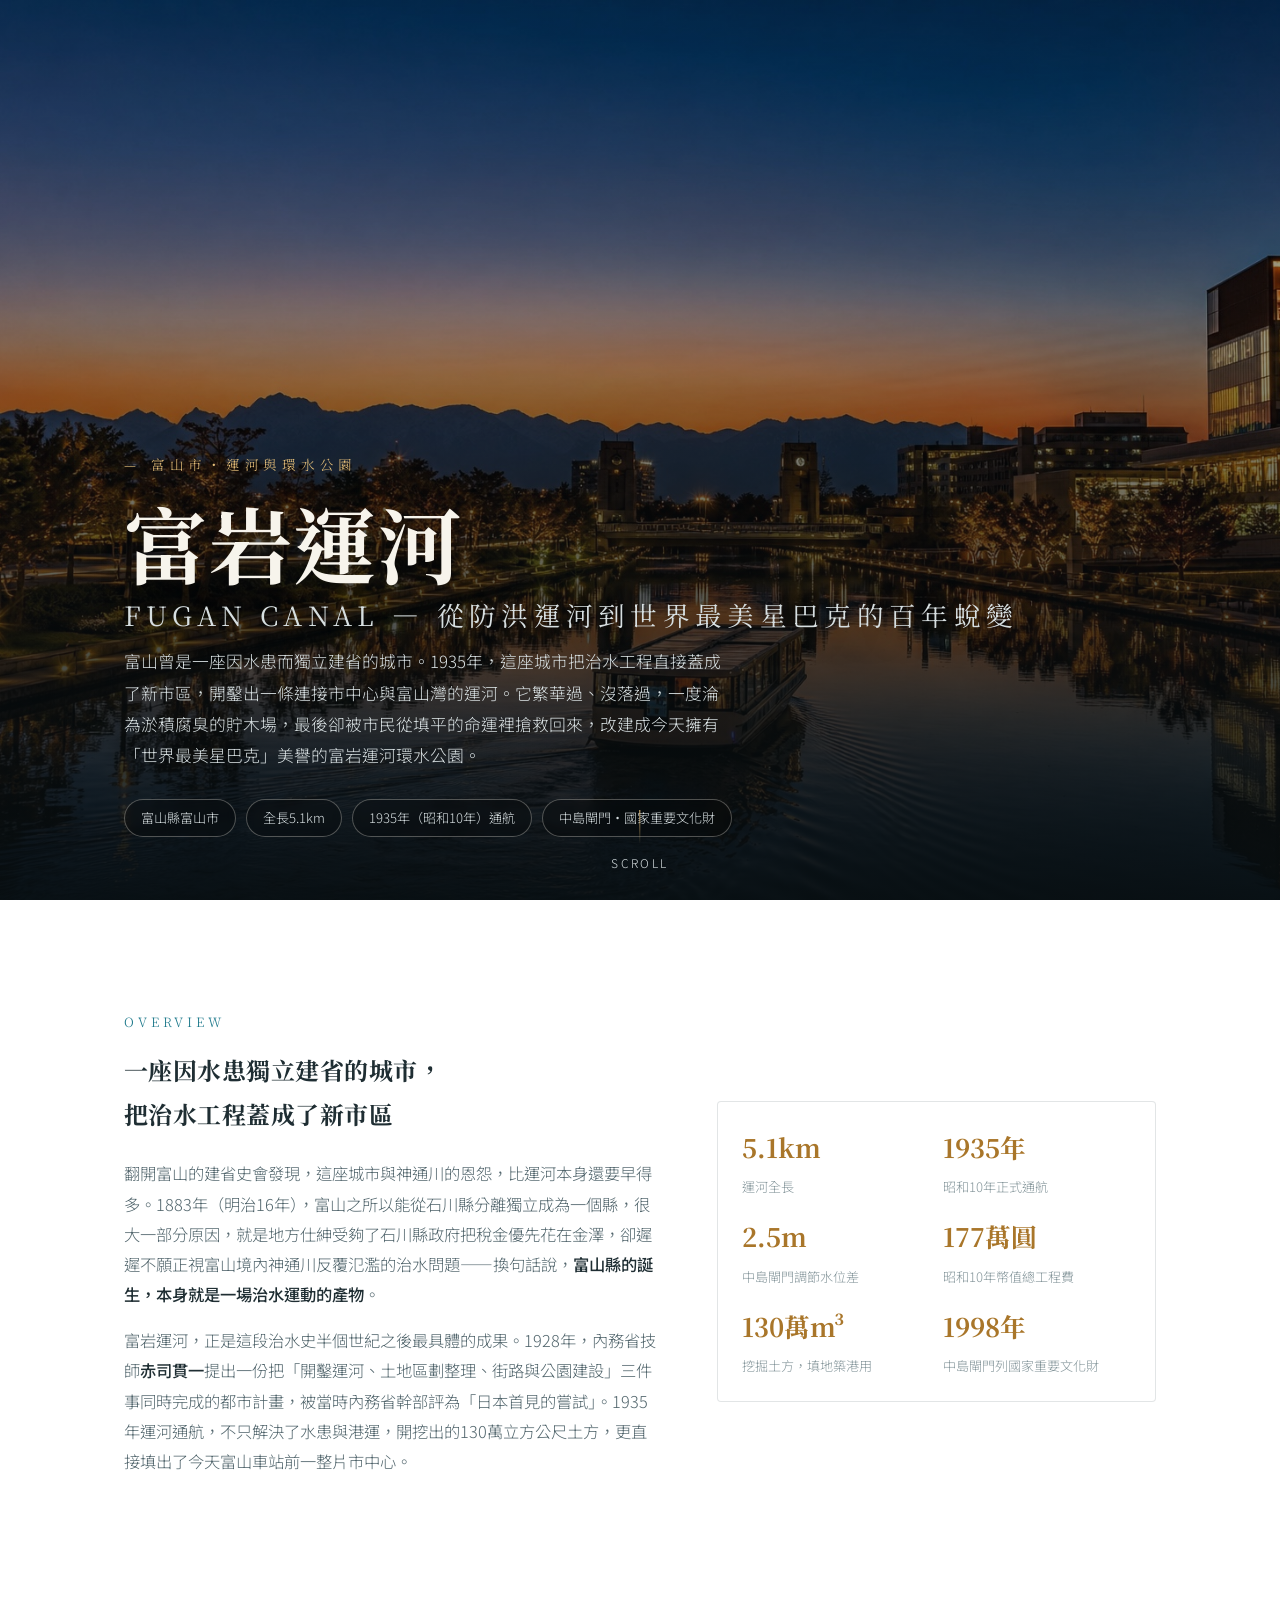
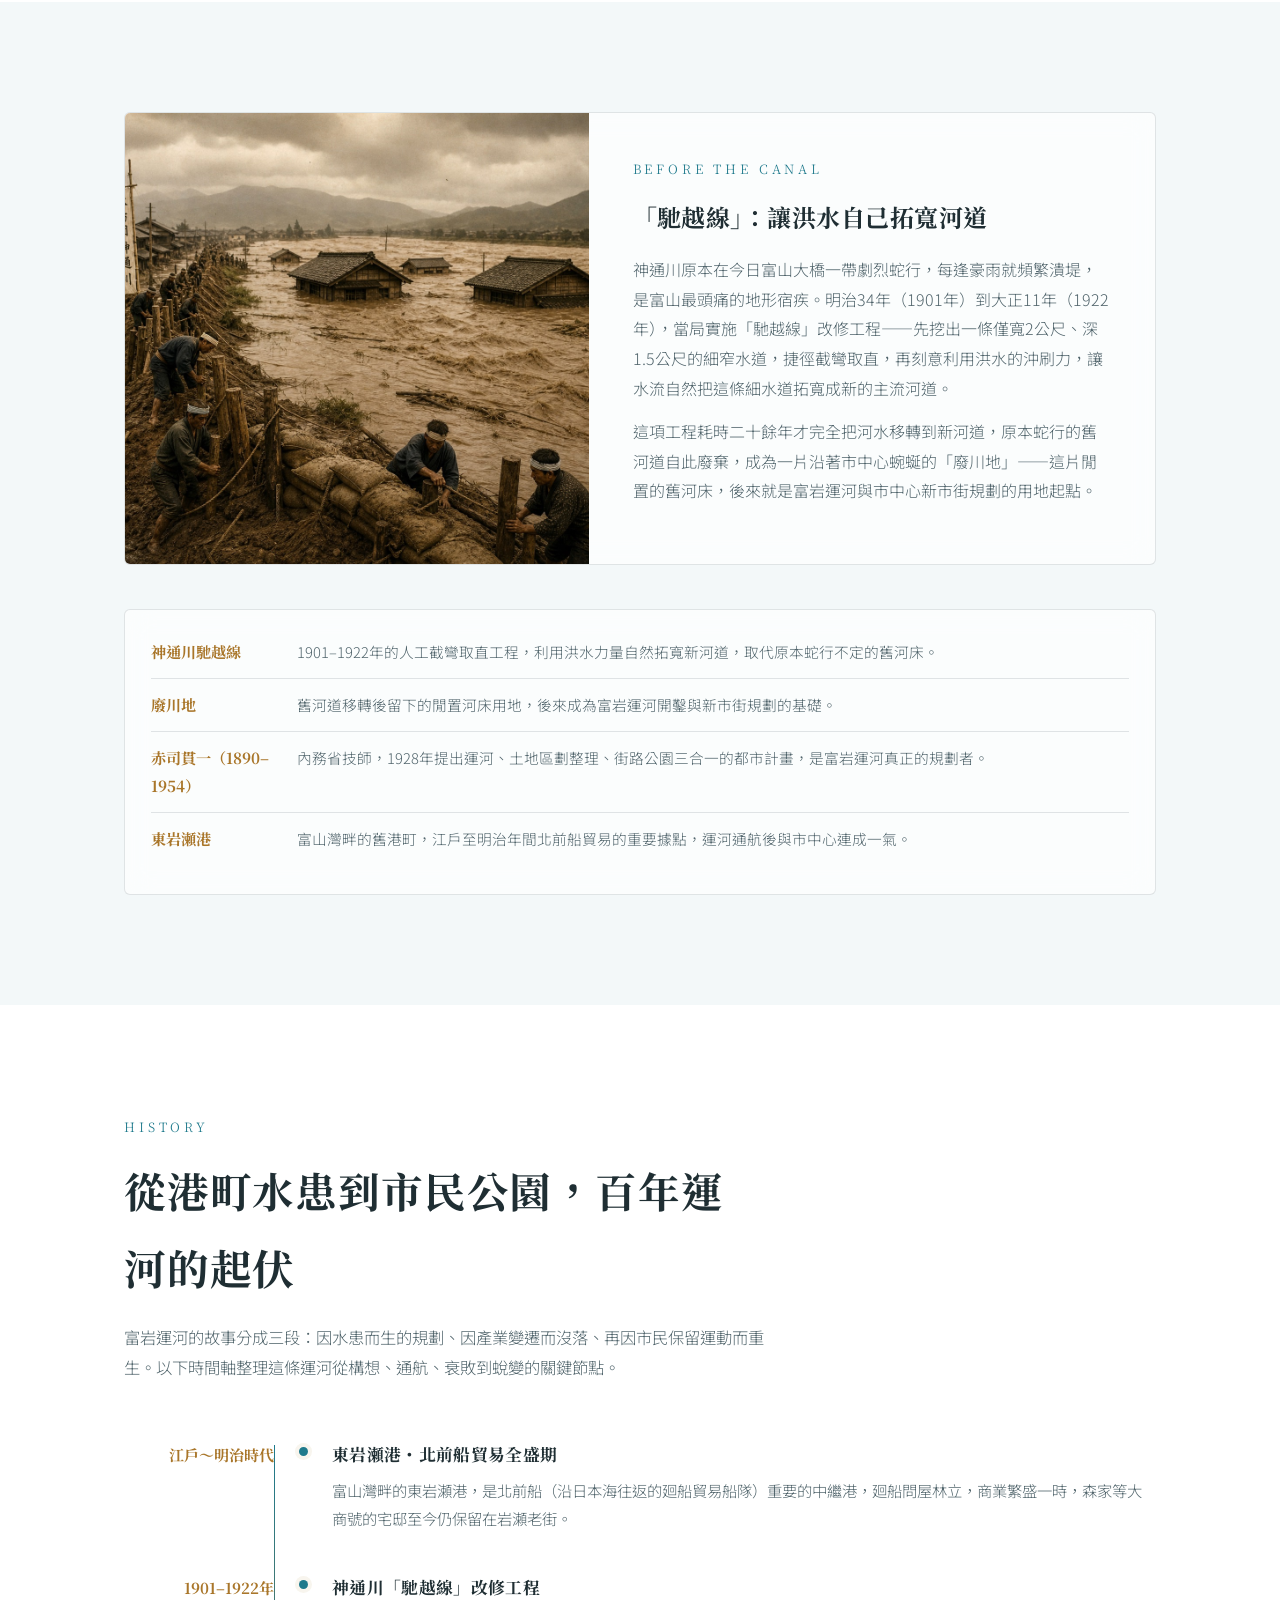
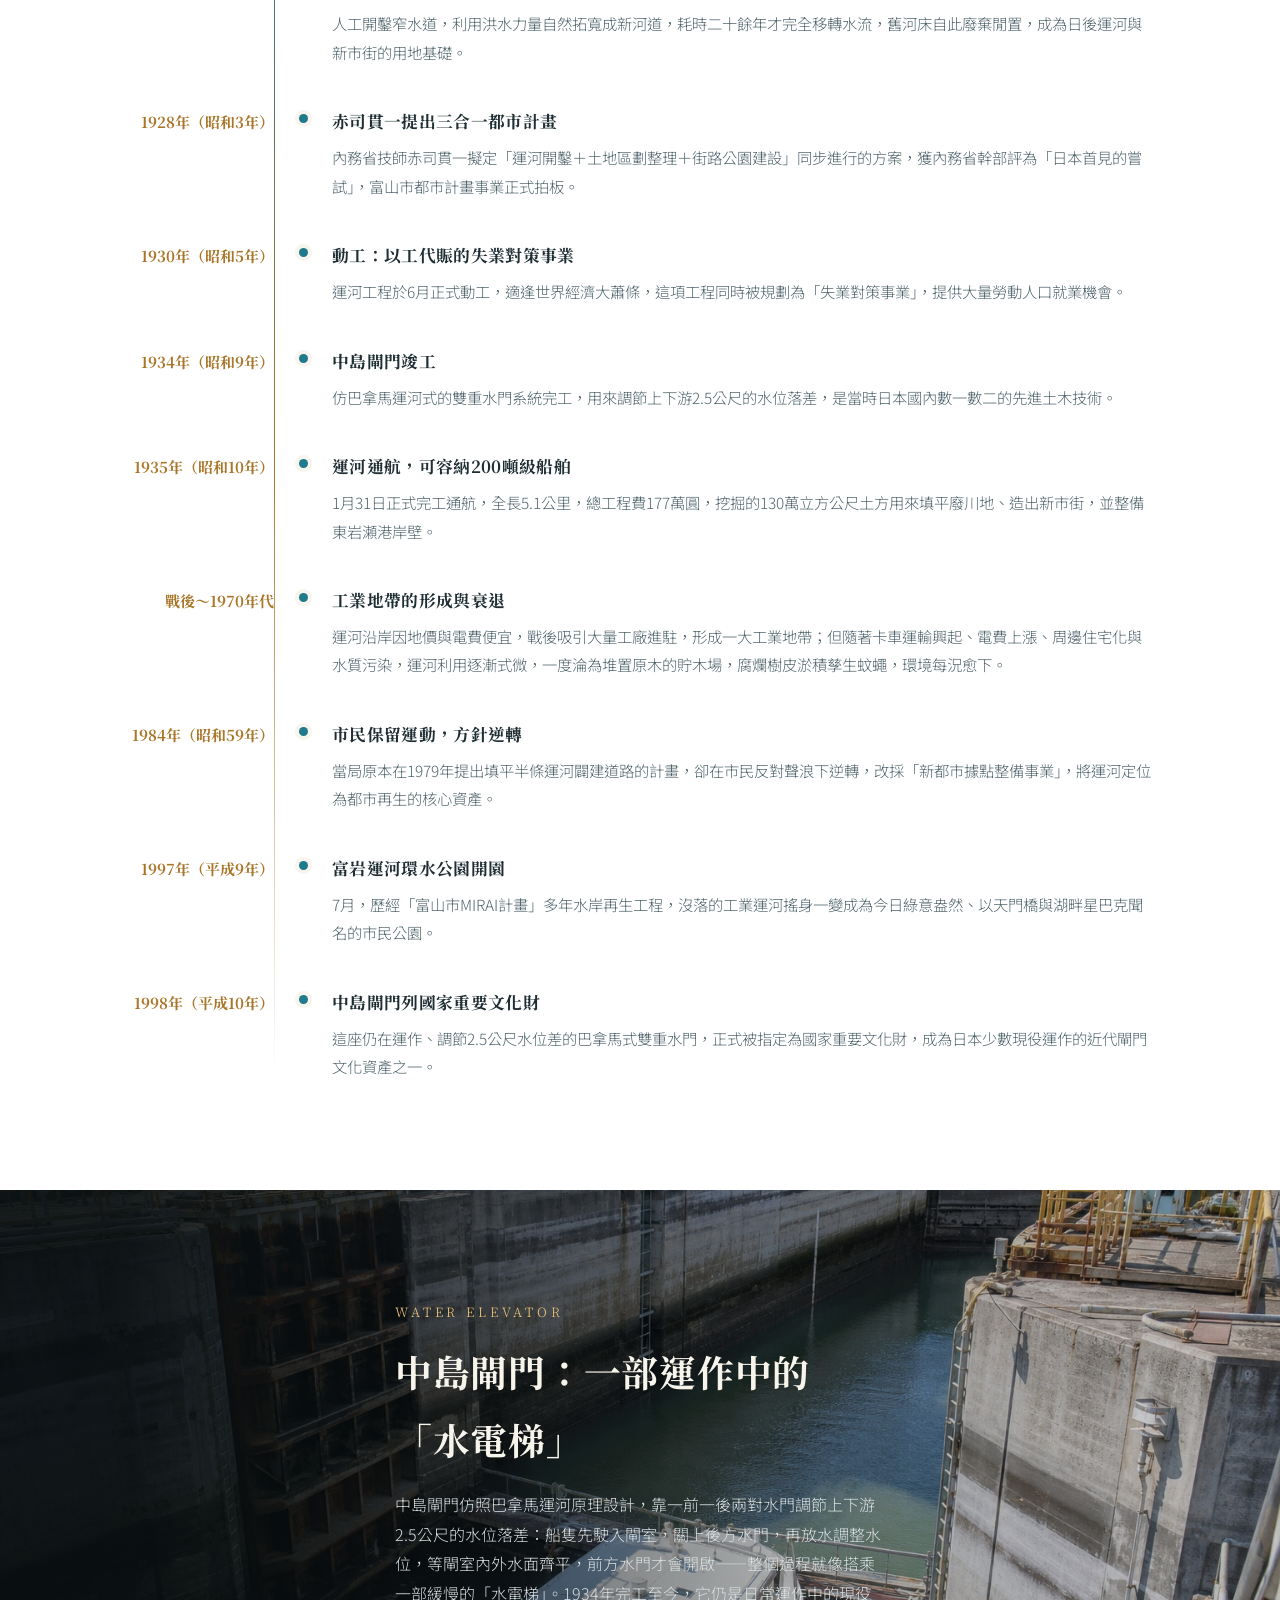
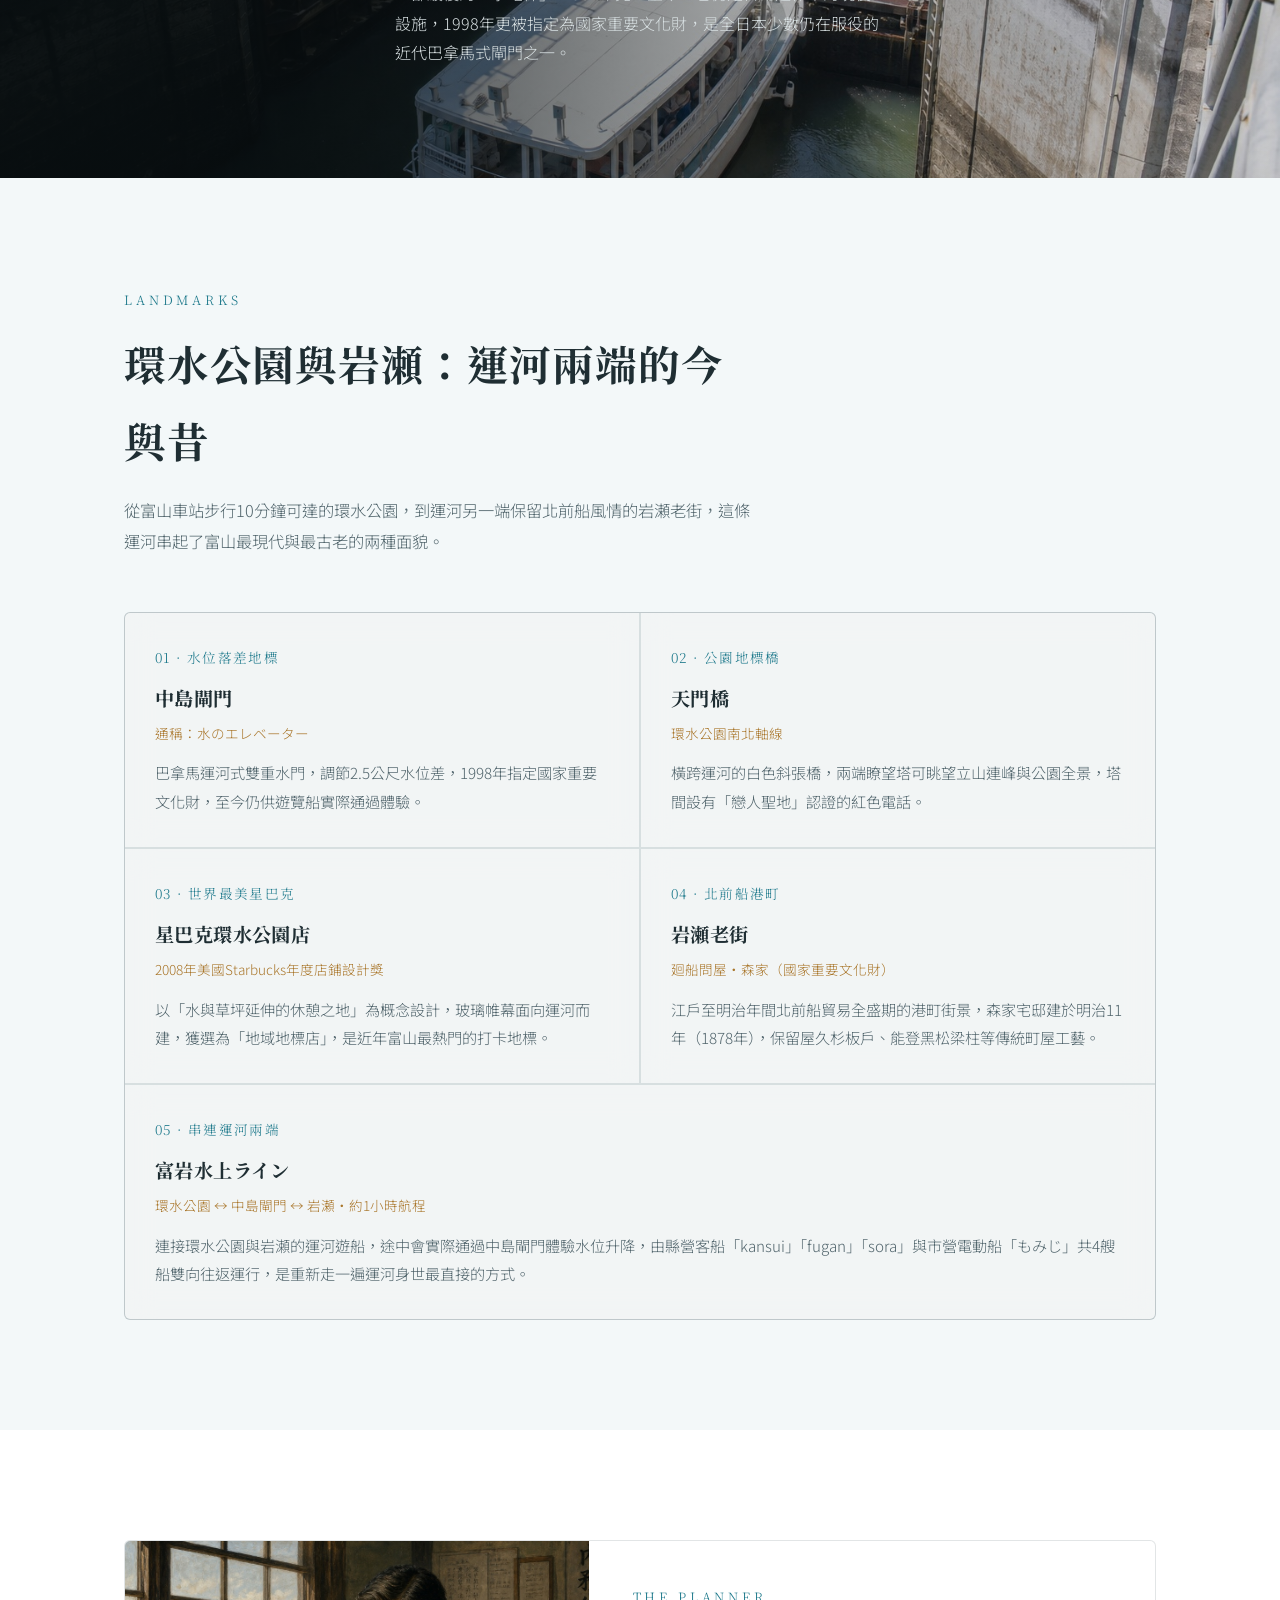
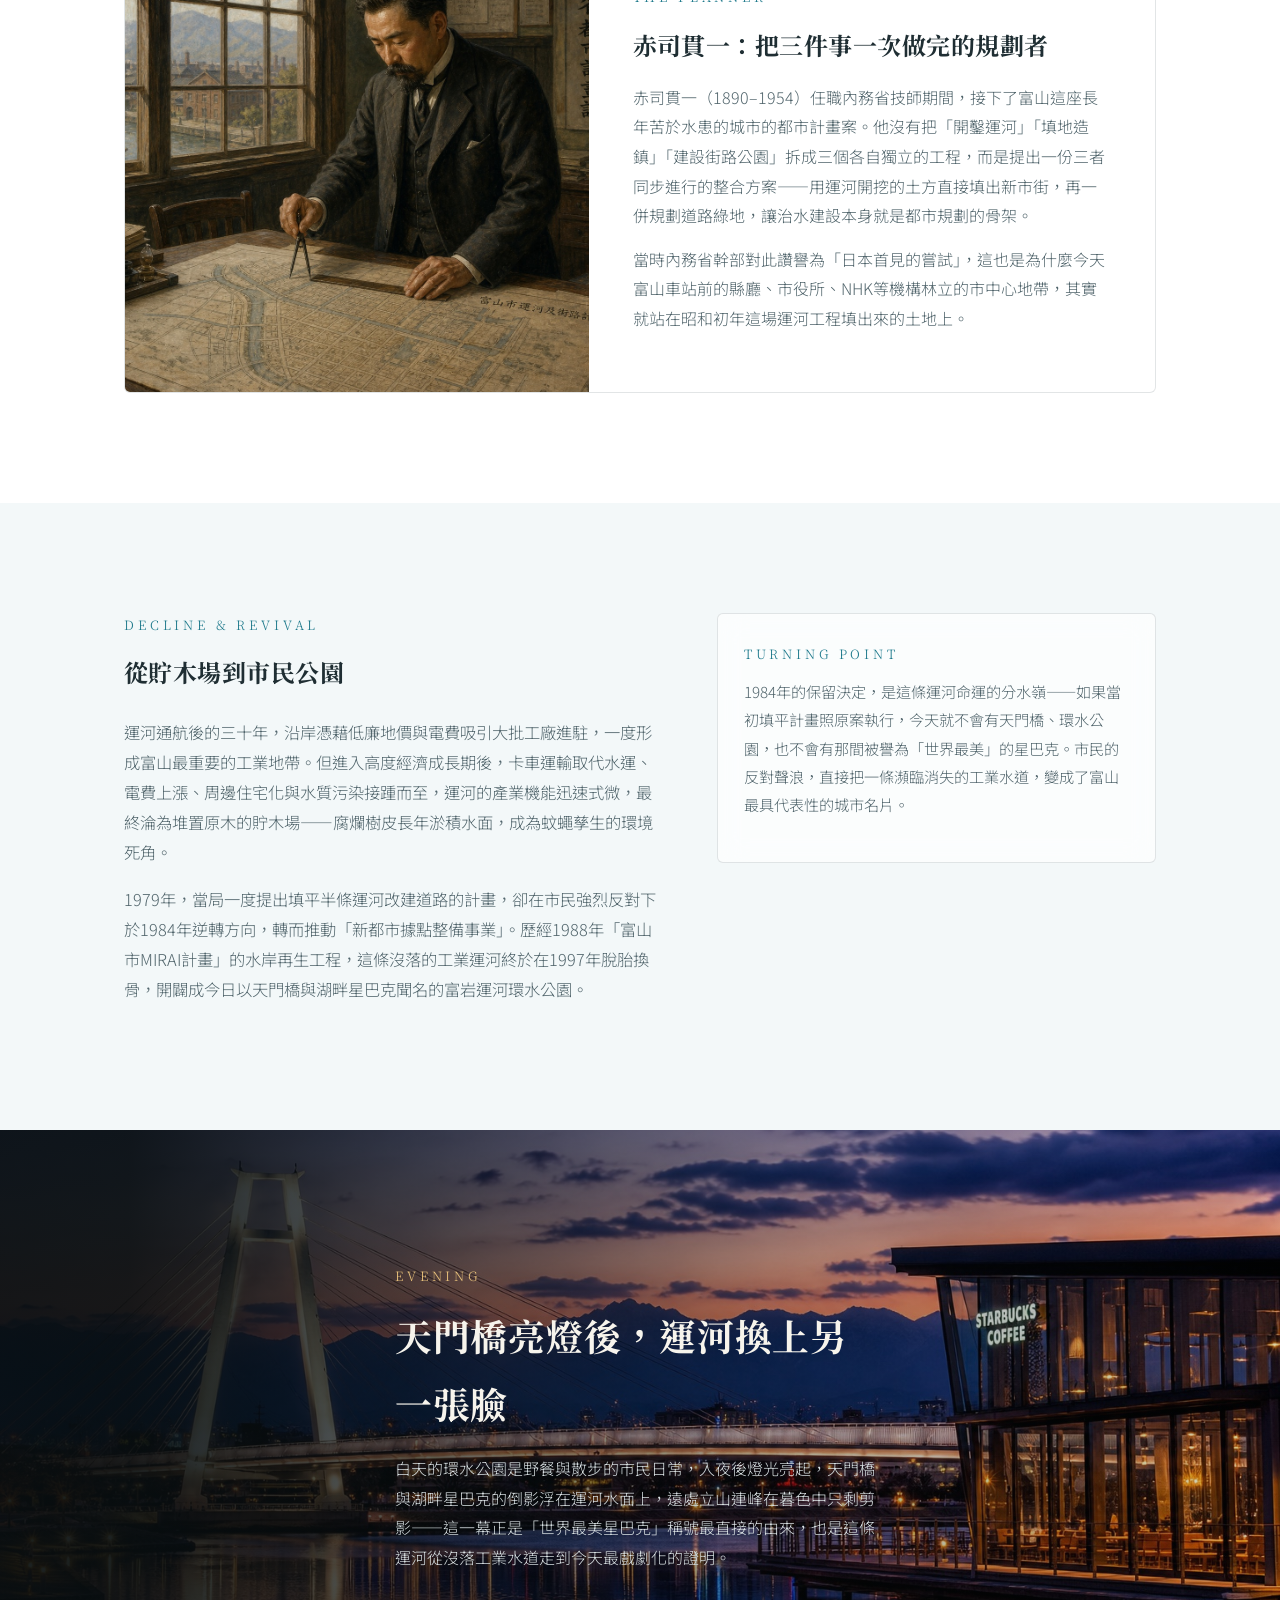
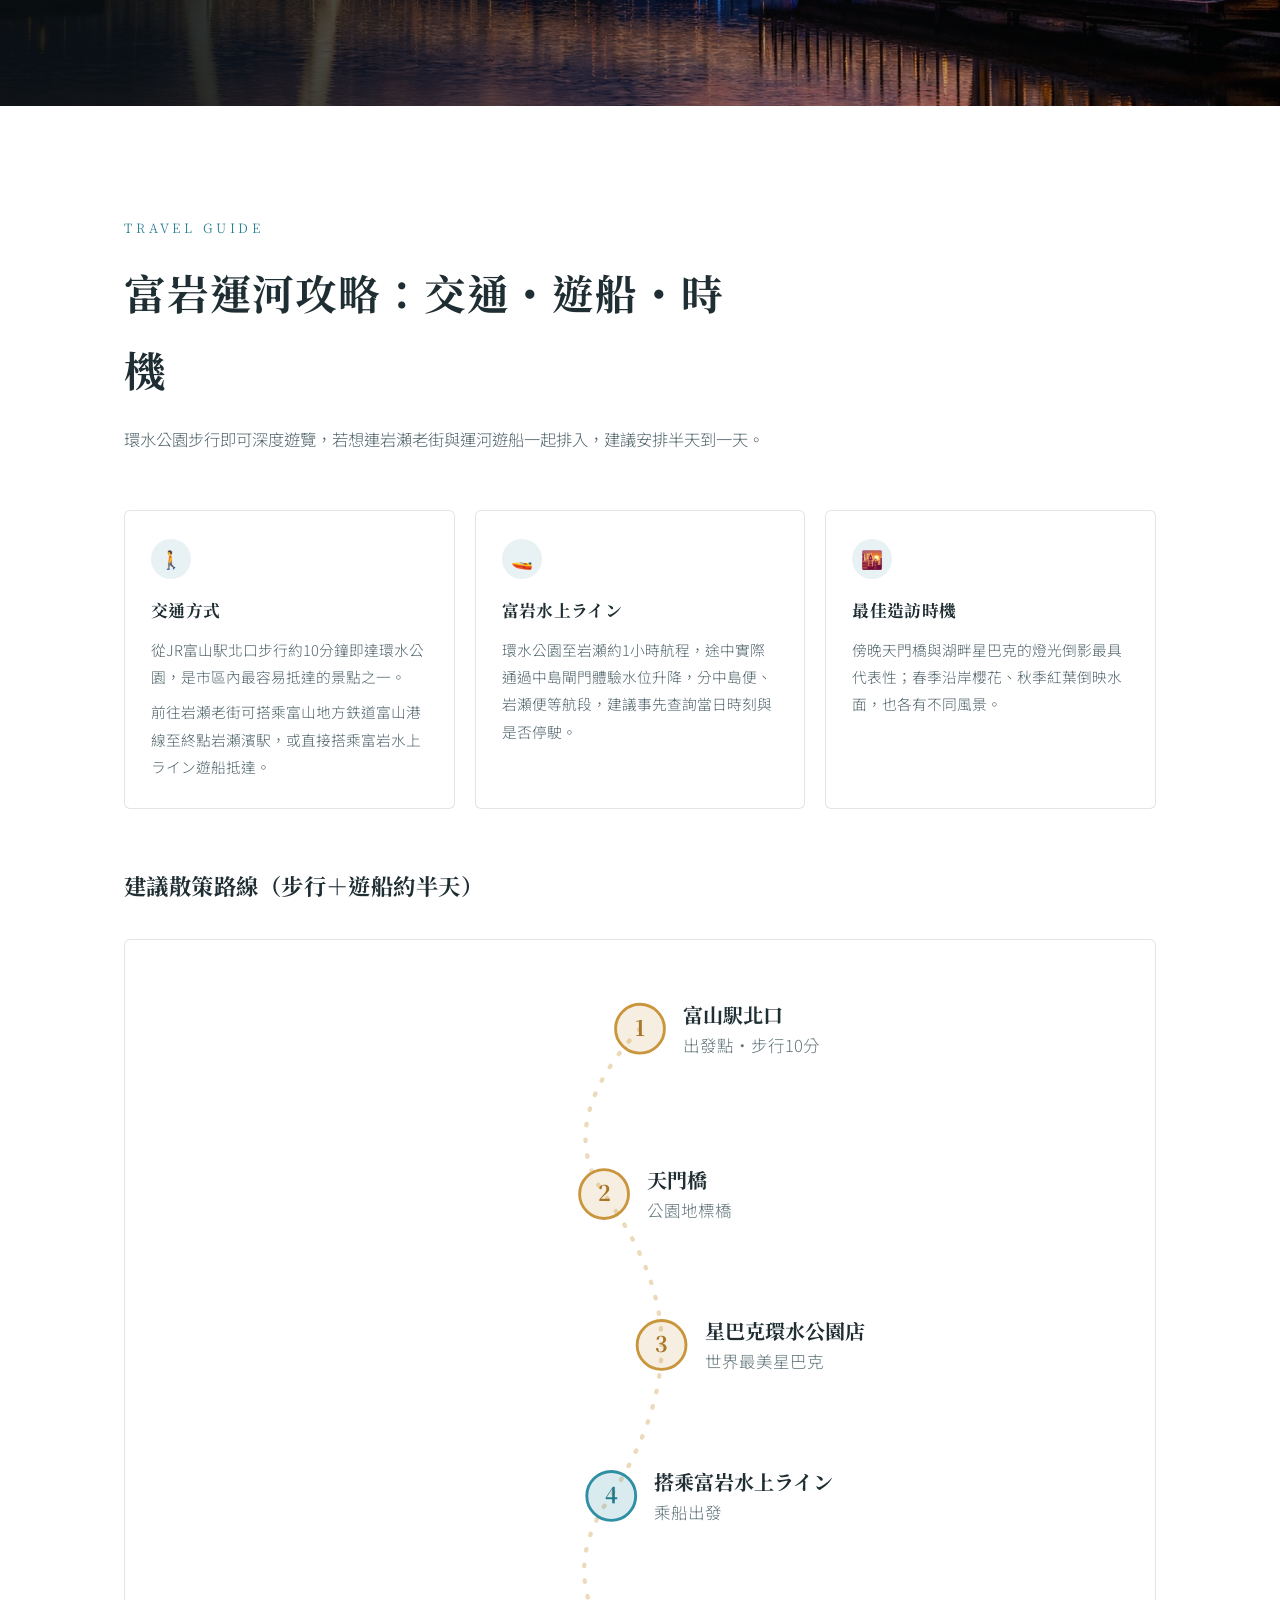
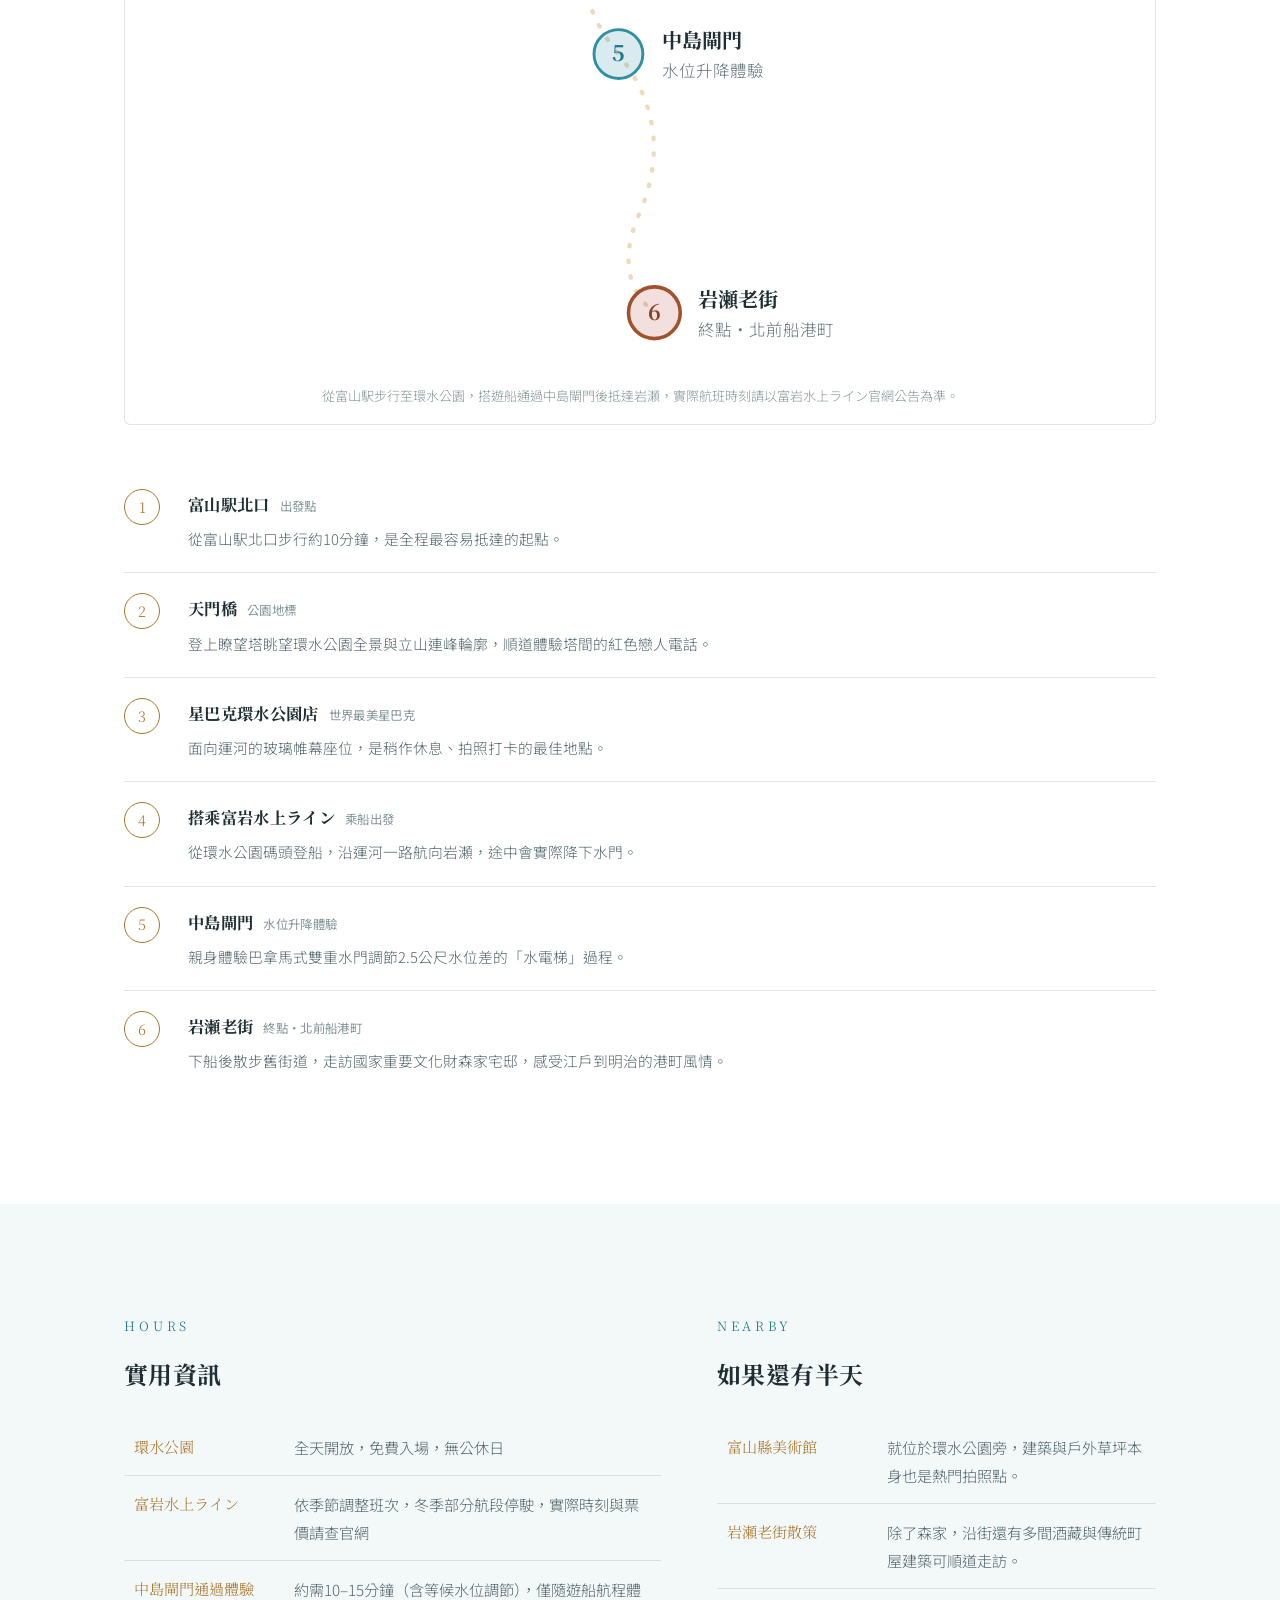
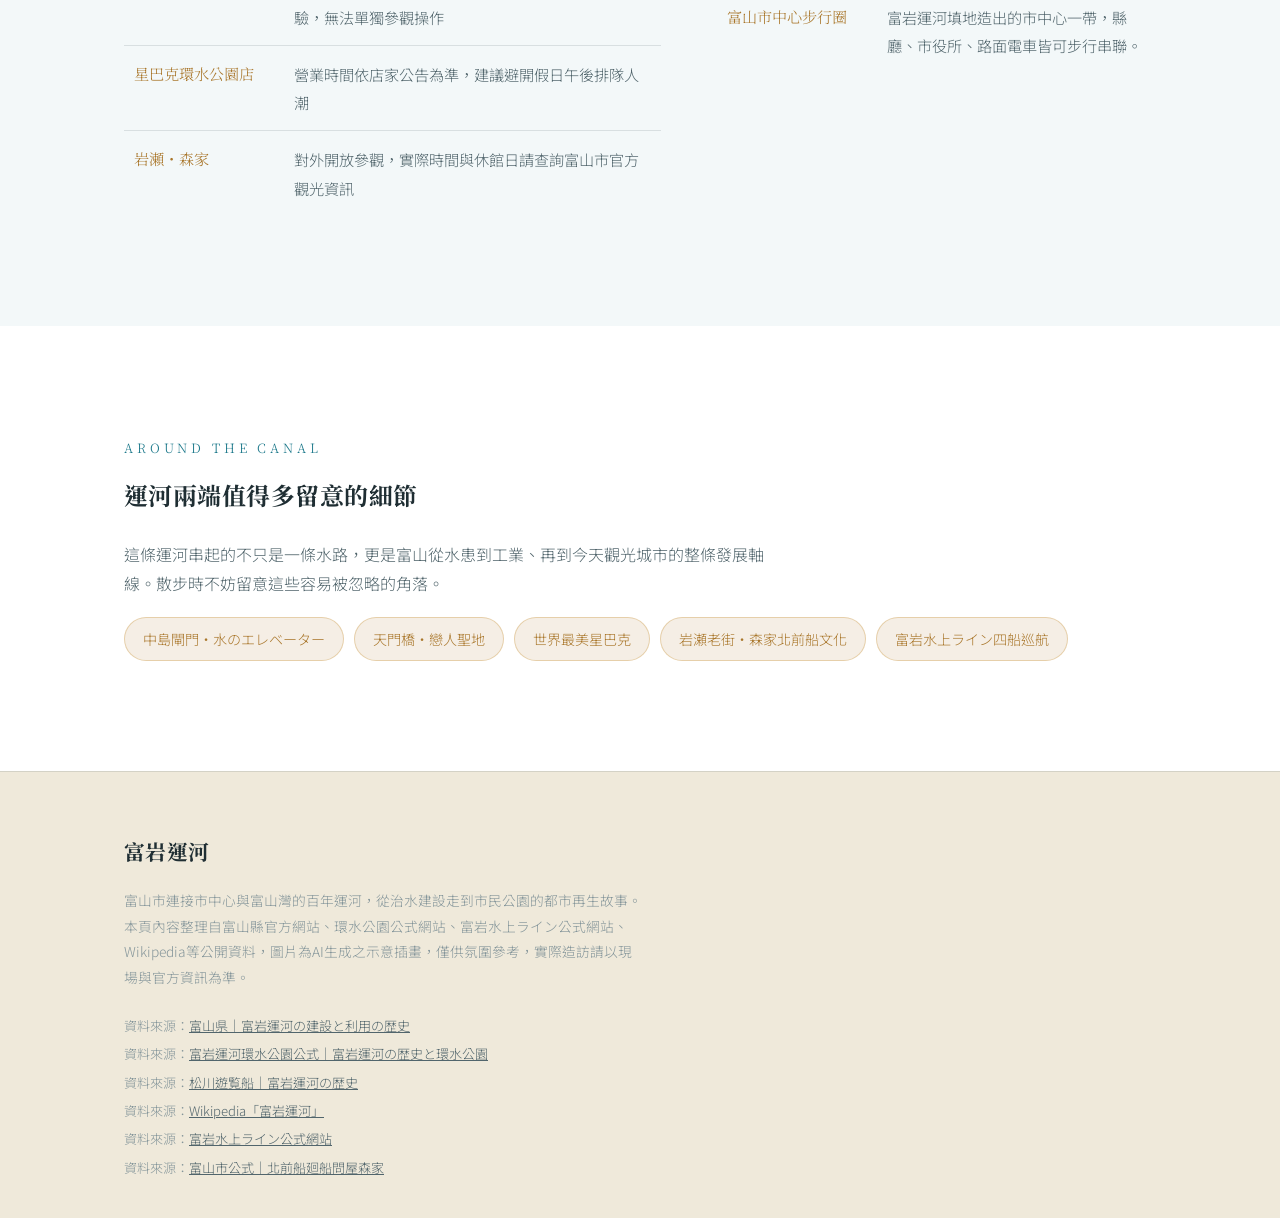
==== commit 1a3ee291: "style: 改為淺色背景主題 使用者反映不喜歡深色背景，將頁面主體改為暖白色調， 保留運河藍與銅金色作為強調色；hero與banner疊在照片上的 文字段落維持淺色文字以確保可讀性。  Co-Aut" ====
--- a/index.html
+++ b/index.html
@@ -15,20 +15,23 @@
 <link href="https://fonts.googleapis.com/css2?family=Noto+Serif+TC:wght@400;600;700;900&family=Noto+Sans+TC:wght@300;400;500;700&display=swap" rel="stylesheet">
 <style>
   :root{
-    --bg:#0d1b21;
-    --bg-alt:rgba(47,127,146,0.06);
-    --panel:rgba(28,48,54,0.55);
-    --line:rgba(201,150,61,0.16);
-    --ink:#e7eef0;
-    --ink-dim:#b9c8cc;
-    --ink-faint:#7f9498;
-    --primary:#2f8fa3;
-    --primary-soft:rgba(47,143,163,0.16);
-    --gold:#c9963d;
-    --gold-soft:rgba(201,150,61,0.18);
-    --rust:#a0522d;
+    --bg:#f8f5ee;
+    --bg-alt:rgba(31,122,140,0.05);
+    --panel:rgba(255,255,255,0.68);
+    --line:rgba(31,60,66,0.13);
+    --ink:#1f2e33;
+    --ink-dim:#51656c;
+    --ink-faint:#84959a;
+    --primary:#1f7a8c;
+    --primary-soft:rgba(31,122,140,0.10);
+    --gold:#a9762a;
+    --gold-soft:rgba(169,118,42,0.12);
+    --rust:#8a4423;
     --deep:#122229;
-    --shadow: 0 20px 50px rgba(0,0,0,0.45);
+    --shadow: 0 20px 50px rgba(20,40,45,0.10);
+    --hero-ink:#f7f4ec;
+    --hero-dim:#d7dfe1;
+    --hero-gold:#e7c07a;
   }
   *{box-sizing:border-box; margin:0; padding:0;}
   html{scroll-behavior:smooth;}
@@ -38,13 +41,13 @@
     line-height:1.85;
     font-weight:300;
     background:
-      radial-gradient(ellipse 60% 45% at 8% 4%, rgba(47,143,163,0.30), transparent 60%),
-      radial-gradient(ellipse 55% 50% at 96% 14%, rgba(201,150,61,0.26), transparent 62%),
-      radial-gradient(ellipse 55% 45% at 90% 46%, rgba(47,143,163,0.24), transparent 60%),
-      radial-gradient(ellipse 60% 50% at 2% 56%, rgba(160,82,45,0.18), transparent 62%),
-      radial-gradient(ellipse 55% 45% at 94% 82%, rgba(201,150,61,0.20), transparent 60%),
-      radial-gradient(ellipse 60% 45% at 6% 96%, rgba(47,143,163,0.26), transparent 60%),
-      linear-gradient(180deg, #122229 0%, #0f1e24 40%, #0a1418 100%);
+      radial-gradient(ellipse 60% 45% at 8% 4%, rgba(31,122,140,0.10), transparent 60%),
+      radial-gradient(ellipse 55% 50% at 96% 14%, rgba(169,118,42,0.10), transparent 62%),
+      radial-gradient(ellipse 55% 45% at 90% 46%, rgba(31,122,140,0.08), transparent 60%),
+      radial-gradient(ellipse 60% 50% at 2% 56%, rgba(138,68,35,0.06), transparent 62%),
+      radial-gradient(ellipse 55% 45% at 94% 82%, rgba(169,118,42,0.08), transparent 60%),
+      radial-gradient(ellipse 60% 45% at 6% 96%, rgba(31,122,140,0.10), transparent 60%),
+      linear-gradient(180deg, #fbf9f3 0%, #f8f5ee 40%, #f3efe4 100%);
     background-attachment:fixed;
   }
   h1,h2,h3,h4{
@@ -89,48 +92,49 @@
     font-family:"Noto Serif TC", serif;
     font-size:0.85rem;
     letter-spacing:0.35em;
-    color:var(--gold);
+    color:var(--hero-gold);
     margin-bottom:22px;
     text-transform:uppercase;
   }
-  .hero-eyebrow::before{content:"—"; color:var(--primary);}
+  .hero-eyebrow::before{content:"—"; color:var(--hero-gold);}
   .hero h1{
     font-size:clamp(2.6rem, 7vw, 5.2rem);
     line-height:1.05;
     margin-bottom:18px;
+    color:var(--hero-ink);
     text-shadow:0 6px 30px rgba(0,0,0,0.6);
   }
   .hero h1 small{
     display:block;
     font-size:0.32em;
     font-weight:400;
-    color:var(--ink-dim);
+    color:var(--hero-dim);
     letter-spacing:0.2em;
     margin-top:14px;
   }
   .hero-desc{
     max-width:600px;
-    color:var(--ink-dim);
+    color:var(--hero-dim);
     font-size:1.05rem;
     margin-bottom:28px;
   }
   .hero-tags{display:flex; flex-wrap:wrap; gap:10px;}
   .tag{
-    border:1px solid var(--line);
+    border:1px solid rgba(247,244,236,0.3);
     padding:6px 16px;
     border-radius:999px;
     font-size:0.82rem;
-    color:var(--ink-dim);
+    color:var(--hero-dim);
     background:rgba(0,0,0,0.25);
     backdrop-filter:blur(4px);
   }
   .scroll-cue{
     position:absolute; bottom:26px; left:50%; transform:translateX(-50%);
-    z-index:2; color:var(--ink-faint); font-size:0.75rem; letter-spacing:0.2em;
+    z-index:2; color:var(--hero-dim); font-size:0.75rem; letter-spacing:0.2em;
     display:flex; flex-direction:column; align-items:center; gap:8px;
   }
   .scroll-cue span{
-    width:1px; height:34px; background:linear-gradient(var(--gold), transparent);
+    width:1px; height:34px; background:linear-gradient(var(--hero-gold), transparent);
     animation:scrollpulse 2s ease-in-out infinite;
   }
   @keyframes scrollpulse{0%,100%{opacity:0.2;}50%{opacity:1;}}
@@ -238,9 +242,9 @@
   }
   .banner .wrap{position:relative; z-index:2;}
   .banner-box{max-width:490px;}
-  .banner-box .kicker{color:var(--gold);}
-  .banner-box h2{font-size:clamp(1.7rem,3.4vw,2.3rem); margin-bottom:16px;}
-  .banner-box p{color:var(--ink-dim);}
+  .banner-box .kicker{color:var(--hero-gold);}
+  .banner-box h2{font-size:clamp(1.7rem,3.4vw,2.3rem); margin-bottom:16px; color:var(--hero-ink);}
+  .banner-box p{color:var(--hero-dim);}
 
   /* ---------- Guide cards ---------- */
   .guide-grid{display:grid; grid-template-columns:repeat(3,1fr); gap:20px;}
@@ -286,7 +290,7 @@
 
   /* ---------- Footer ---------- */
   footer{
-    background:#0a1418; padding:60px 0 34px; border-top:1px solid var(--line);
+    background:#efe9da; padding:60px 0 34px; border-top:1px solid var(--line);
   }
   footer .wrap{display:flex; flex-direction:column; gap:18px; align-items:flex-start;}
   footer h3{font-size:1.3rem;}
@@ -615,34 +619,34 @@
         <path d="M160,45 Q100,110 135,160 Q175,215 175,265 Q175,315 140,370 Q100,425 145,480 Q185,530 160,590 Q140,635 170,660" fill="none" stroke="rgba(201,150,61,0.35)" stroke-width="3" stroke-linecap="round" stroke-dasharray="1,10"/>
 
         <circle cx="160" cy="45" r="17" fill="rgba(201,150,61,0.16)" stroke="#c9963d" stroke-width="2"/>
-        <text x="160" y="50" text-anchor="middle" font-size="15" font-weight="700" fill="#c9963d" font-family="'Noto Serif TC',serif">1</text>
-        <text x="190" y="41" font-size="14" font-weight="700" fill="#e7eef0" font-family="'Noto Serif TC',serif">富山駅北口</text>
-        <text x="190" y="61" font-size="11.5" fill="#7f9498">出發點・步行10分</text>
+        <text x="160" y="50" text-anchor="middle" font-size="15" font-weight="700" fill="#a9762a" font-family="'Noto Serif TC',serif">1</text>
+        <text x="190" y="41" font-size="14" font-weight="700" fill="#1f2e33" font-family="'Noto Serif TC',serif">富山駅北口</text>
+        <text x="190" y="61" font-size="11.5" fill="#61747a">出發點・步行10分</text>
 
         <circle cx="135" cy="160" r="17" fill="rgba(201,150,61,0.16)" stroke="#c9963d" stroke-width="2"/>
-        <text x="135" y="165" text-anchor="middle" font-size="15" font-weight="700" fill="#c9963d" font-family="'Noto Serif TC',serif">2</text>
-        <text x="165" y="156" font-size="14" font-weight="700" fill="#e7eef0" font-family="'Noto Serif TC',serif">天門橋</text>
-        <text x="165" y="176" font-size="11.5" fill="#7f9498">公園地標橋</text>
+        <text x="135" y="165" text-anchor="middle" font-size="15" font-weight="700" fill="#a9762a" font-family="'Noto Serif TC',serif">2</text>
+        <text x="165" y="156" font-size="14" font-weight="700" fill="#1f2e33" font-family="'Noto Serif TC',serif">天門橋</text>
+        <text x="165" y="176" font-size="11.5" fill="#61747a">公園地標橋</text>
 
         <circle cx="175" cy="265" r="17" fill="rgba(201,150,61,0.16)" stroke="#c9963d" stroke-width="2"/>
-        <text x="175" y="270" text-anchor="middle" font-size="15" font-weight="700" fill="#c9963d" font-family="'Noto Serif TC',serif">3</text>
-        <text x="205" y="261" font-size="14" font-weight="700" fill="#e7eef0" font-family="'Noto Serif TC',serif">星巴克環水公園店</text>
-        <text x="205" y="281" font-size="11.5" fill="#7f9498">世界最美星巴克</text>
+        <text x="175" y="270" text-anchor="middle" font-size="15" font-weight="700" fill="#a9762a" font-family="'Noto Serif TC',serif">3</text>
+        <text x="205" y="261" font-size="14" font-weight="700" fill="#1f2e33" font-family="'Noto Serif TC',serif">星巴克環水公園店</text>
+        <text x="205" y="281" font-size="11.5" fill="#61747a">世界最美星巴克</text>
 
         <circle cx="140" cy="370" r="17" fill="rgba(47,143,163,0.18)" stroke="#2f8fa3" stroke-width="2"/>
-        <text x="140" y="375" text-anchor="middle" font-size="15" font-weight="700" fill="#2f8fa3" font-family="'Noto Serif TC',serif">4</text>
-        <text x="170" y="366" font-size="14" font-weight="700" fill="#e7eef0" font-family="'Noto Serif TC',serif">搭乘富岩水上ライン</text>
-        <text x="170" y="386" font-size="11.5" fill="#7f9498">乘船出發</text>
+        <text x="140" y="375" text-anchor="middle" font-size="15" font-weight="700" fill="#1f7a8c" font-family="'Noto Serif TC',serif">4</text>
+        <text x="170" y="366" font-size="14" font-weight="700" fill="#1f2e33" font-family="'Noto Serif TC',serif">搭乘富岩水上ライン</text>
+        <text x="170" y="386" font-size="11.5" fill="#61747a">乘船出發</text>
 
         <circle cx="145" cy="480" r="17" fill="rgba(47,143,163,0.18)" stroke="#2f8fa3" stroke-width="2"/>
-        <text x="145" y="485" text-anchor="middle" font-size="15" font-weight="700" fill="#2f8fa3" font-family="'Noto Serif TC',serif">5</text>
-        <text x="175" y="476" font-size="14" font-weight="700" fill="#e7eef0" font-family="'Noto Serif TC',serif">中島閘門</text>
-        <text x="175" y="496" font-size="11.5" fill="#7f9498">水位升降體驗</text>
+        <text x="145" y="485" text-anchor="middle" font-size="15" font-weight="700" fill="#1f7a8c" font-family="'Noto Serif TC',serif">5</text>
+        <text x="175" y="476" font-size="14" font-weight="700" fill="#1f2e33" font-family="'Noto Serif TC',serif">中島閘門</text>
+        <text x="175" y="496" font-size="11.5" fill="#61747a">水位升降體驗</text>
 
         <circle cx="170" cy="660" r="18" fill="rgba(178,58,46,0.16)" stroke="#a0522d" stroke-width="2.5"/>
-        <text x="170" y="665" text-anchor="middle" font-size="15" font-weight="700" fill="#a0522d" font-family="'Noto Serif TC',serif">6</text>
-        <text x="200" y="656" font-size="14" font-weight="700" fill="#e7eef0" font-family="'Noto Serif TC',serif">岩瀬老街</text>
-        <text x="200" y="676" font-size="11.5" fill="#7f9498">終點・北前船港町</text>
+        <text x="170" y="665" text-anchor="middle" font-size="15" font-weight="700" fill="#8a4423" font-family="'Noto Serif TC',serif">6</text>
+        <text x="200" y="656" font-size="14" font-weight="700" fill="#1f2e33" font-family="'Noto Serif TC',serif">岩瀬老街</text>
+        <text x="200" y="676" font-size="11.5" fill="#61747a">終點・北前船港町</text>
       </svg>
       <p class="map-caption">從富山駅步行至環水公園，搭遊船通過中島閘門後抵達岩瀬，實際航班時刻請以富岩水上ライン官網公告為準。</p>
     </div>
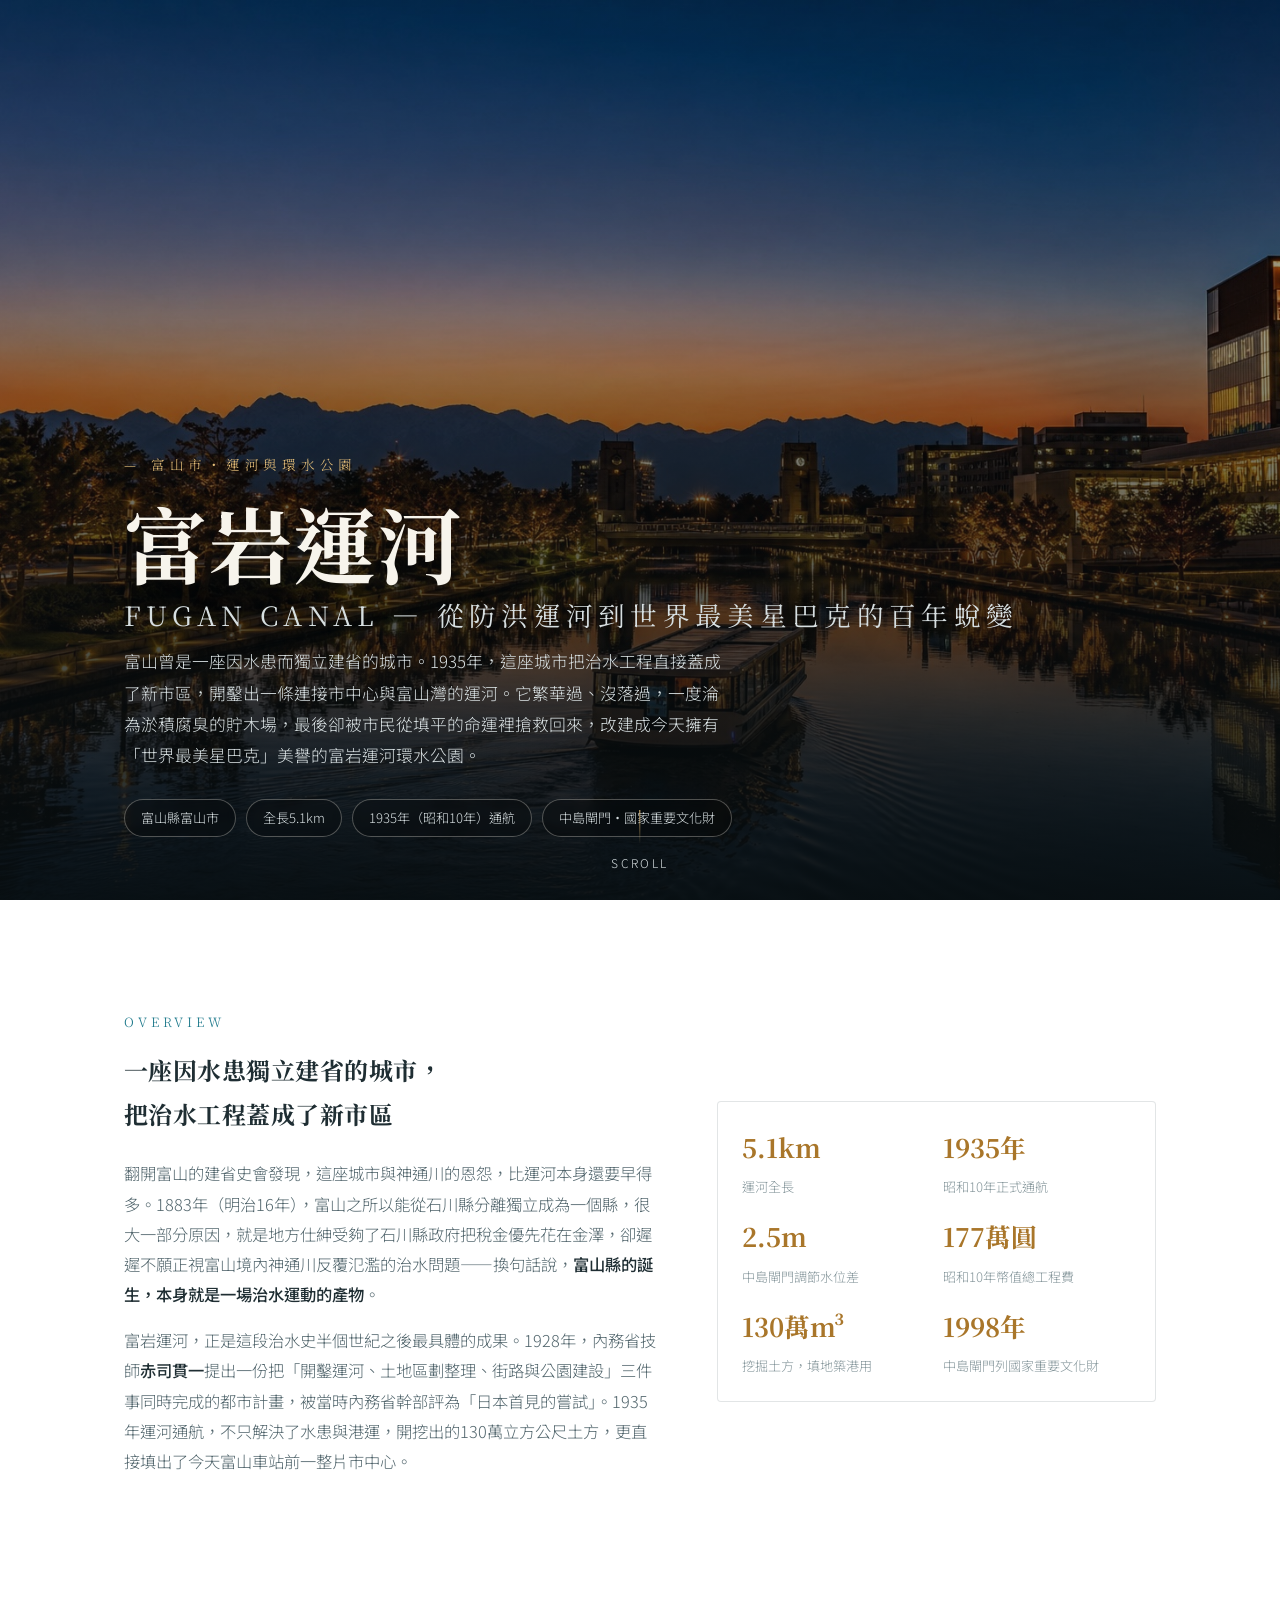
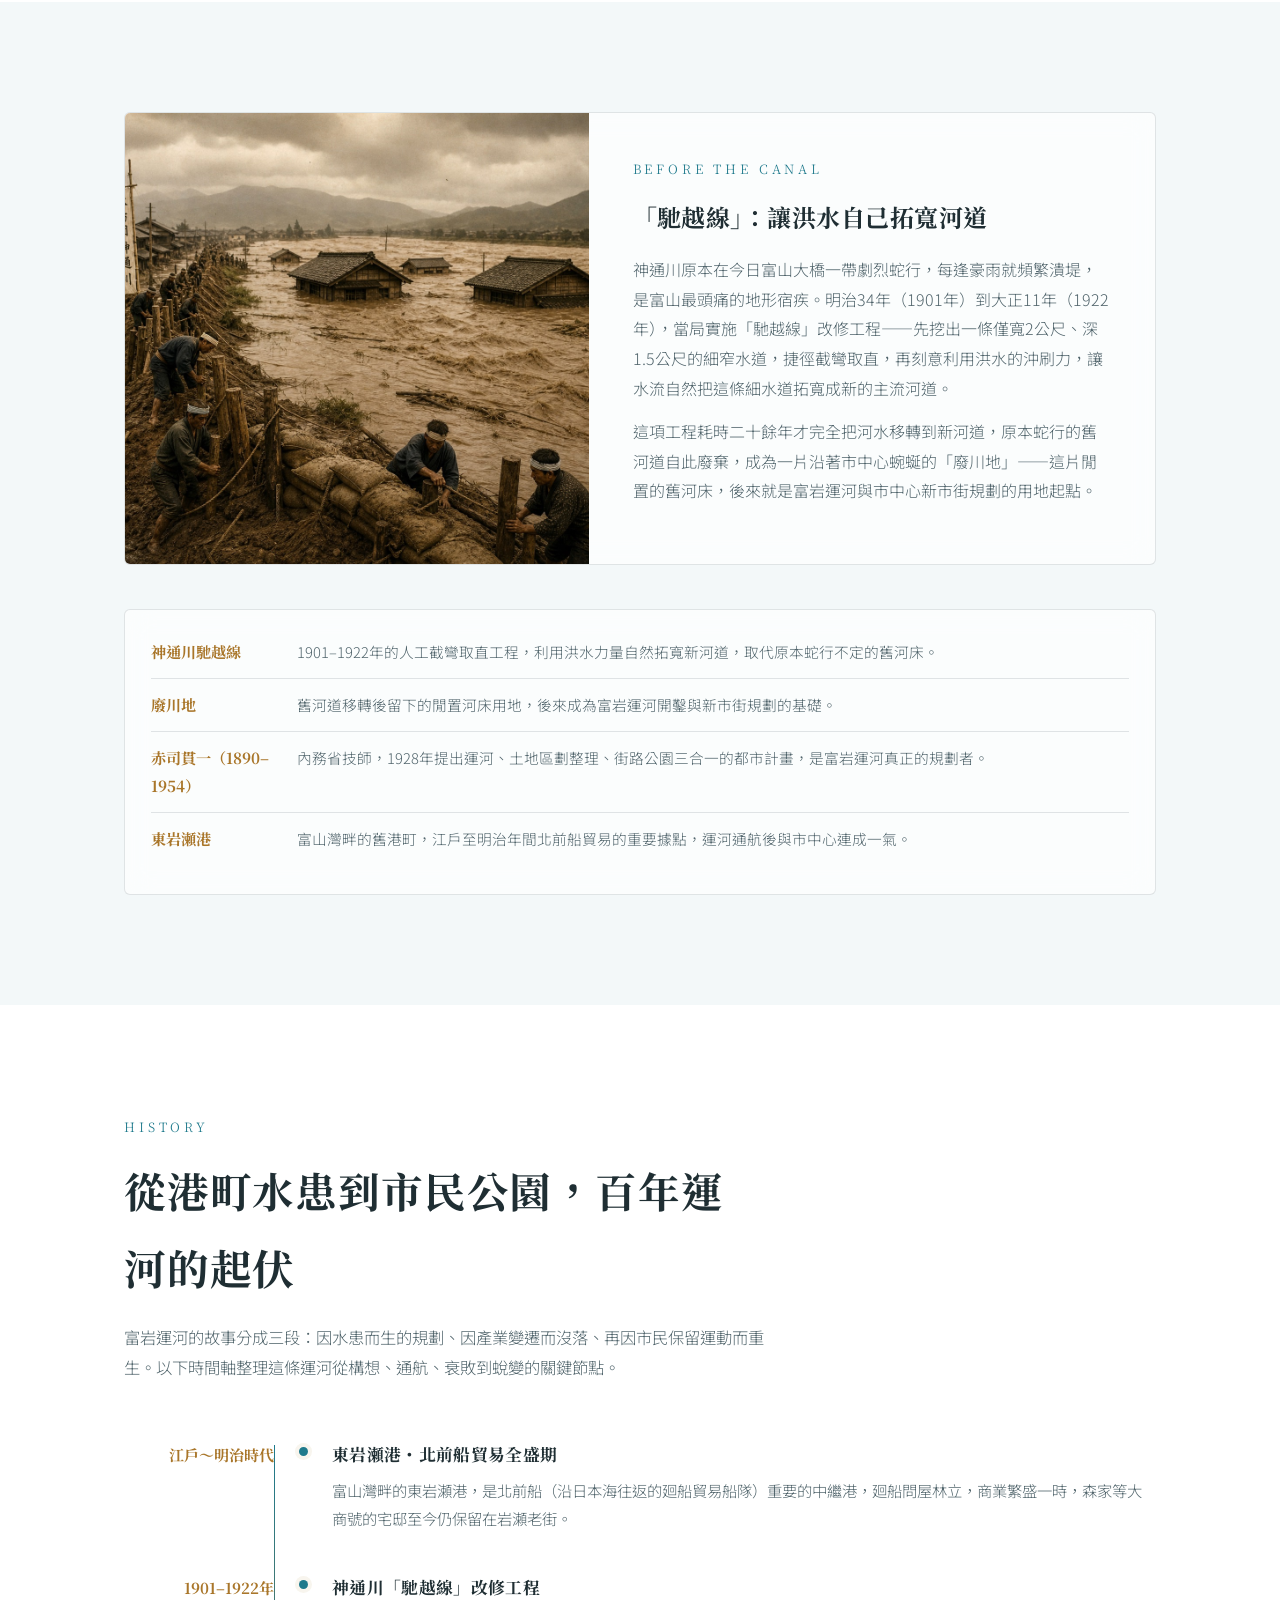
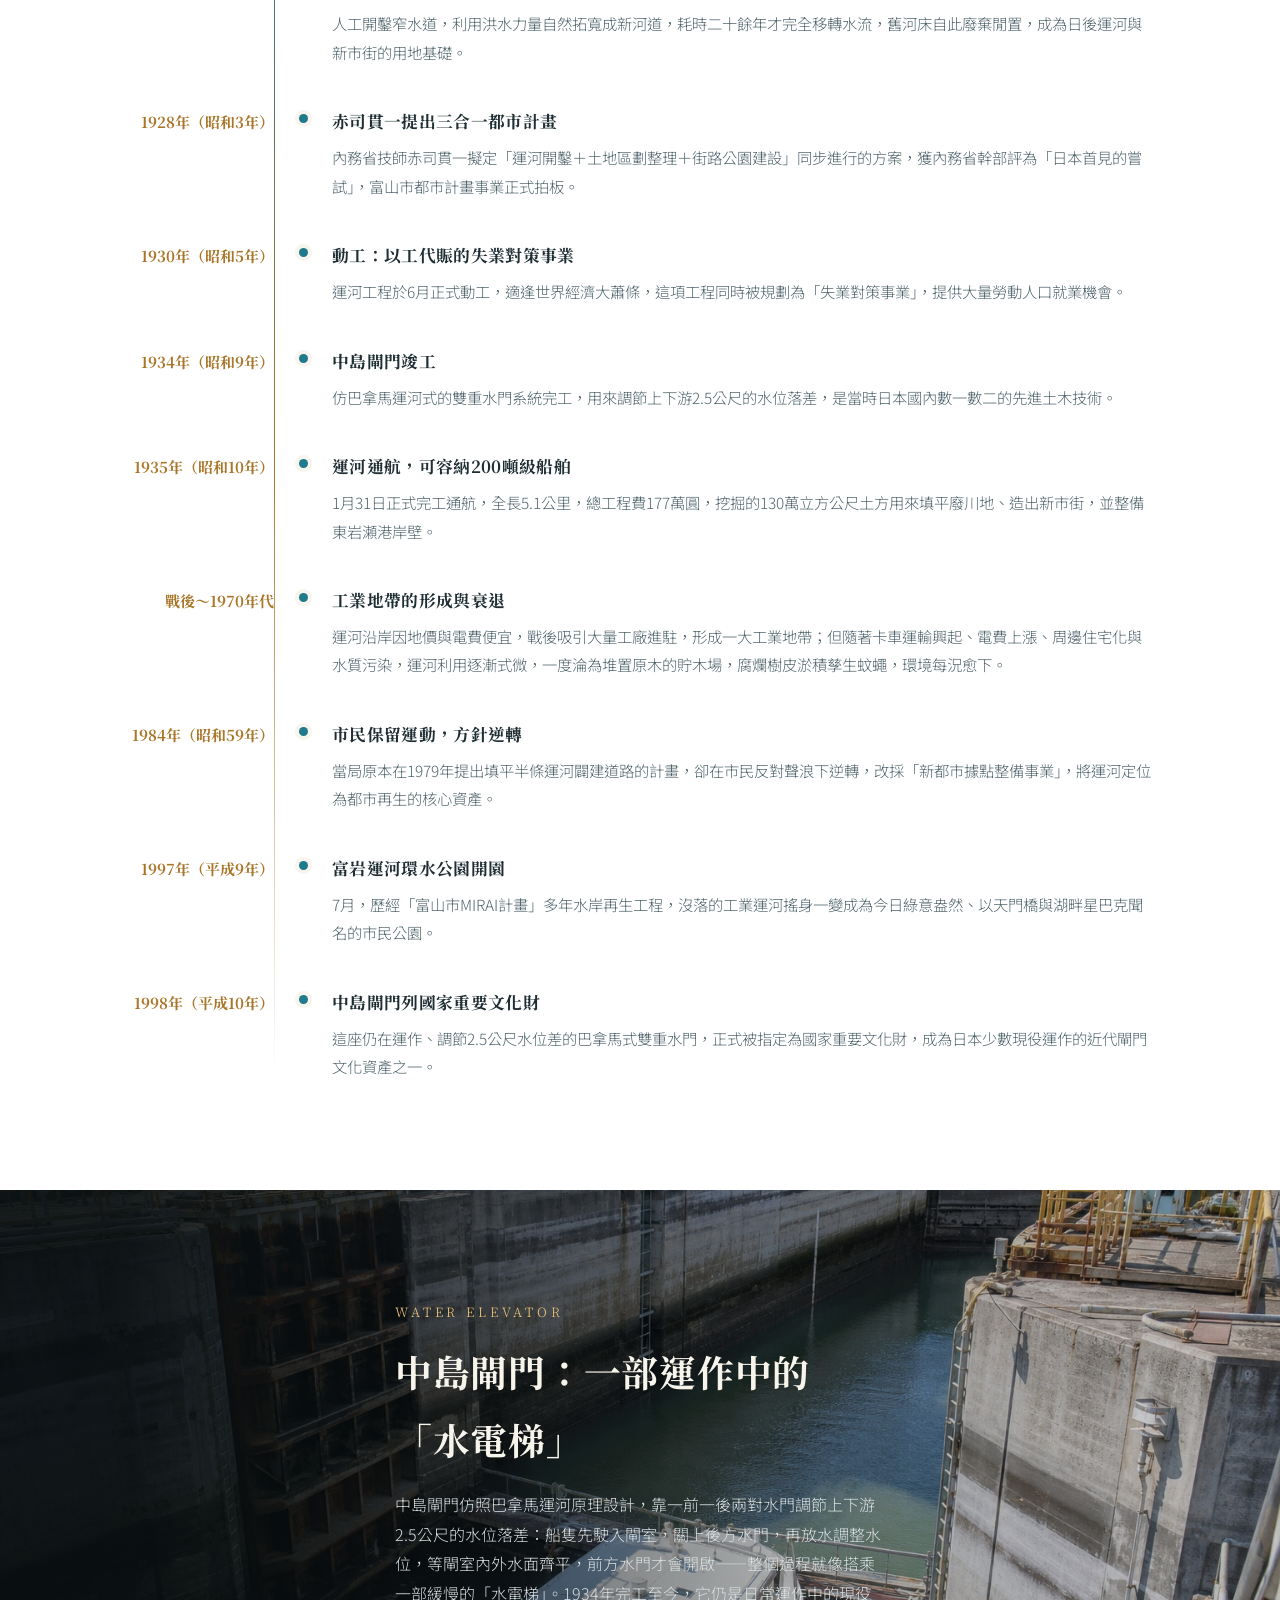
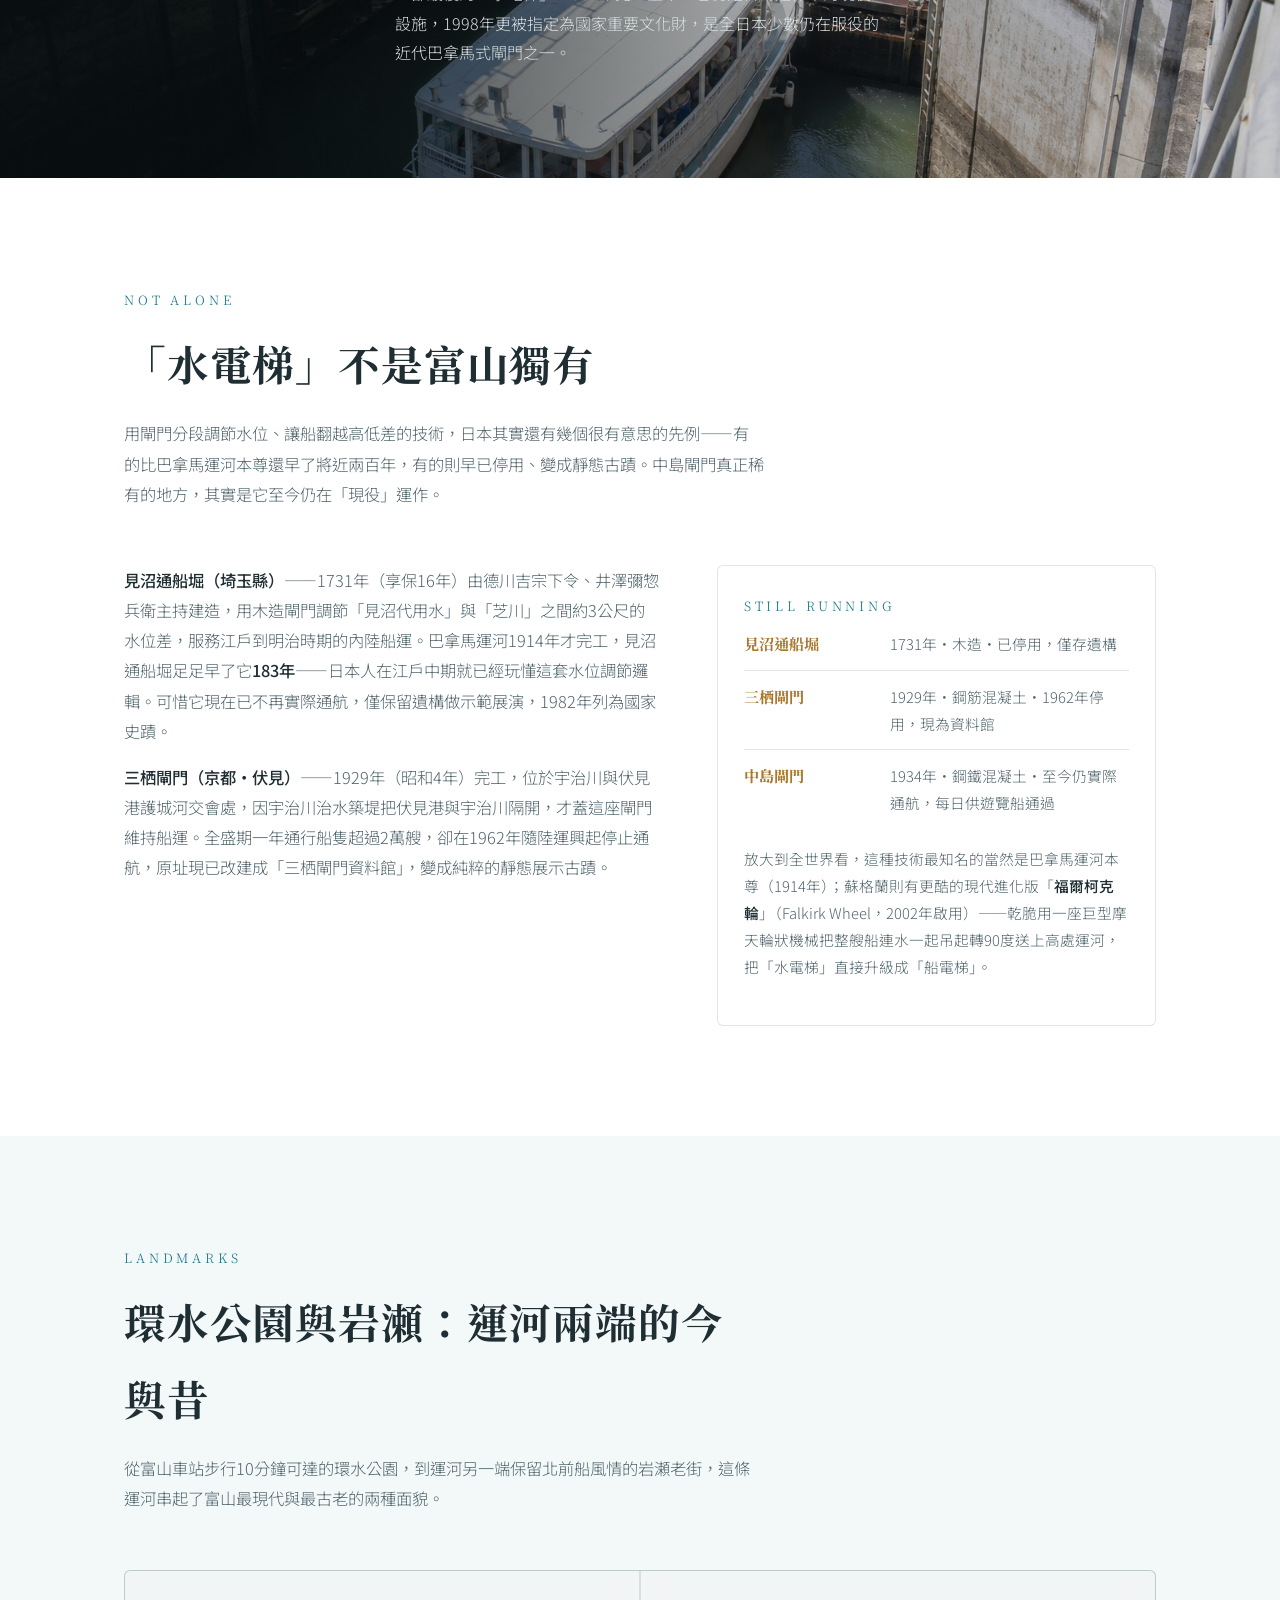
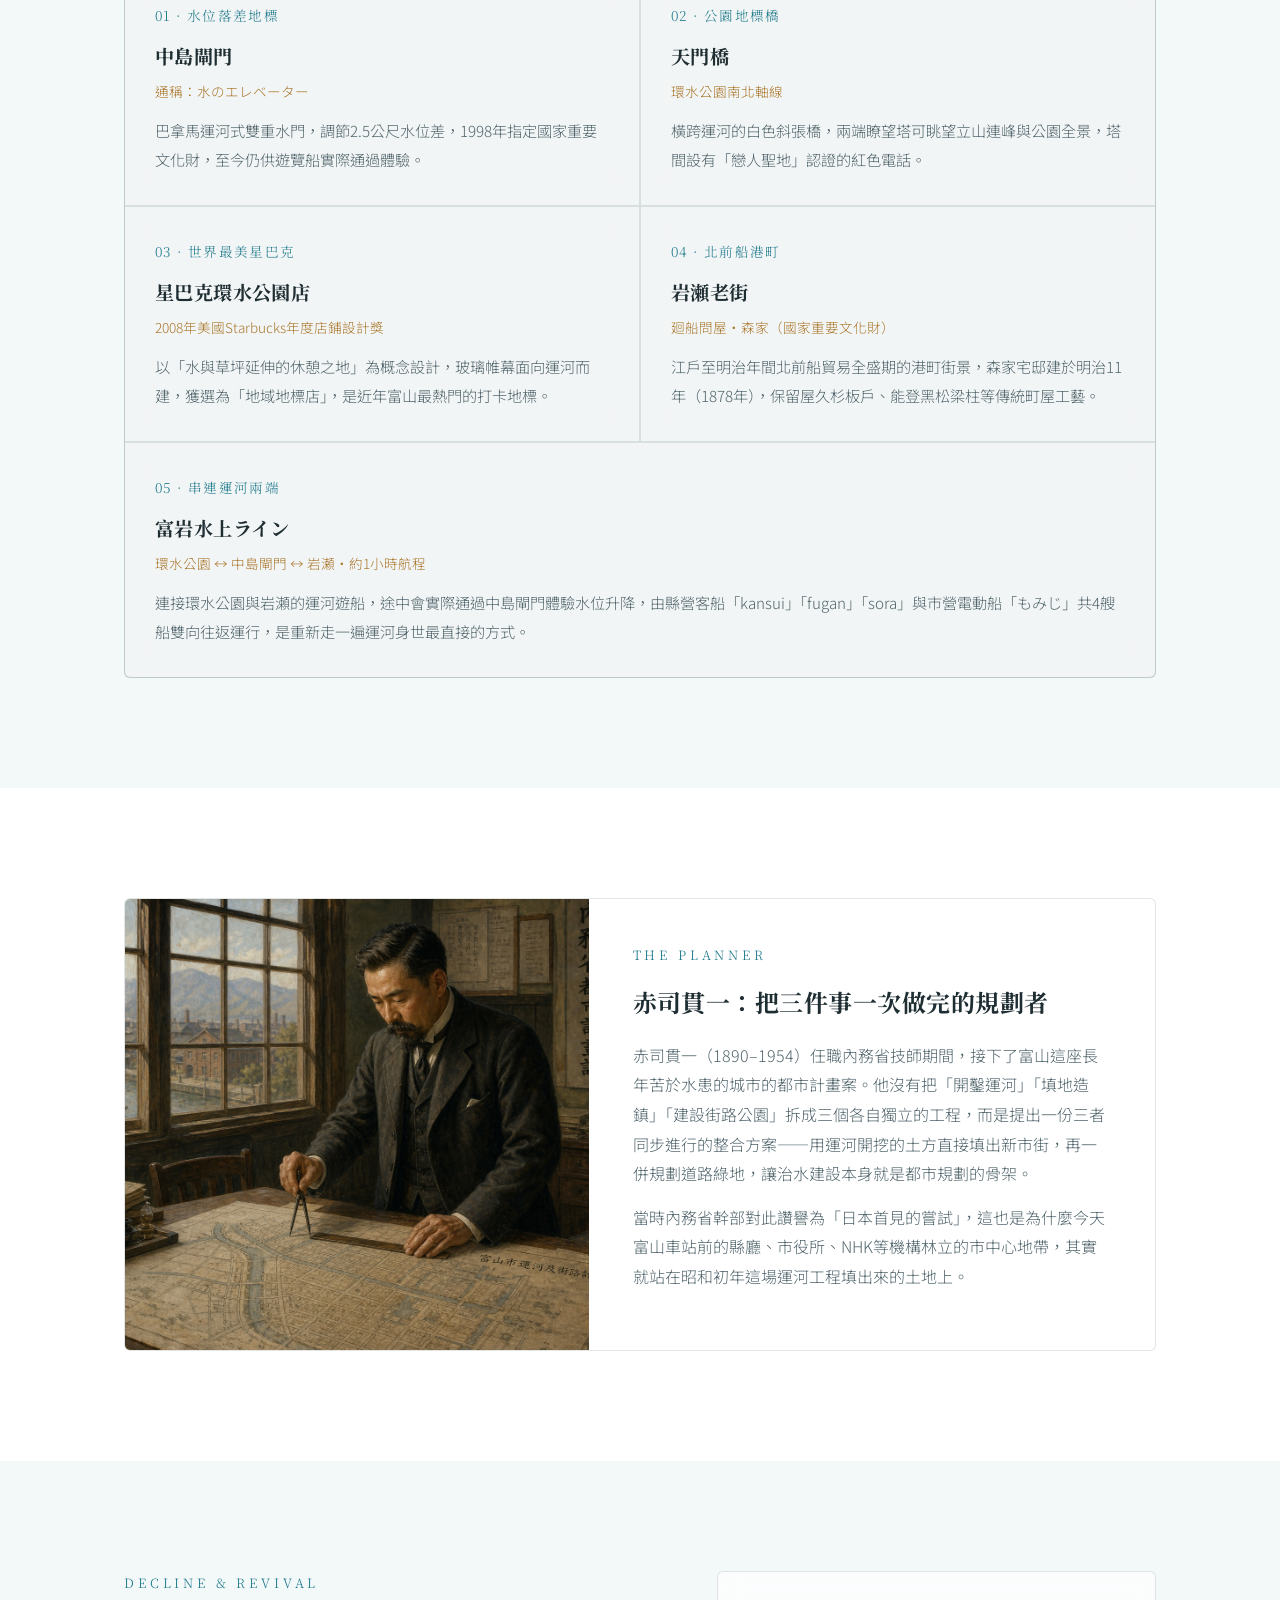
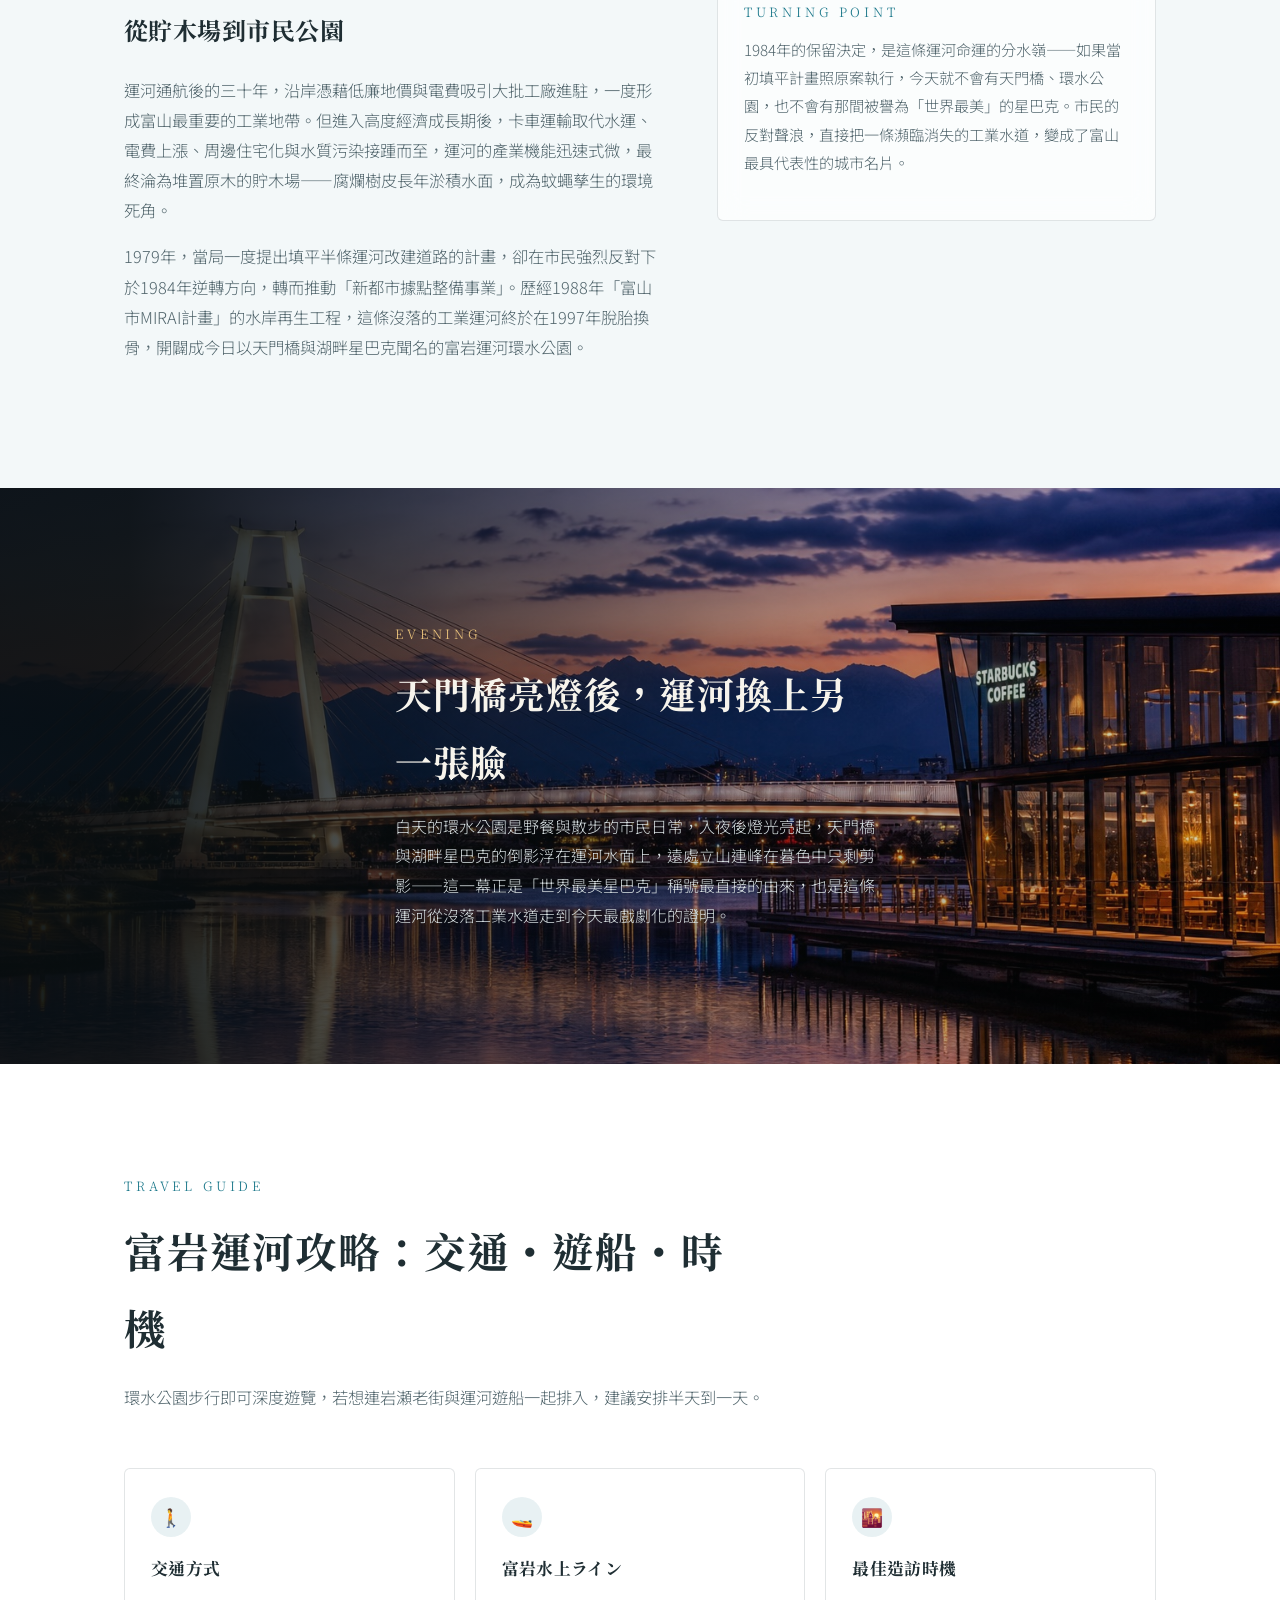
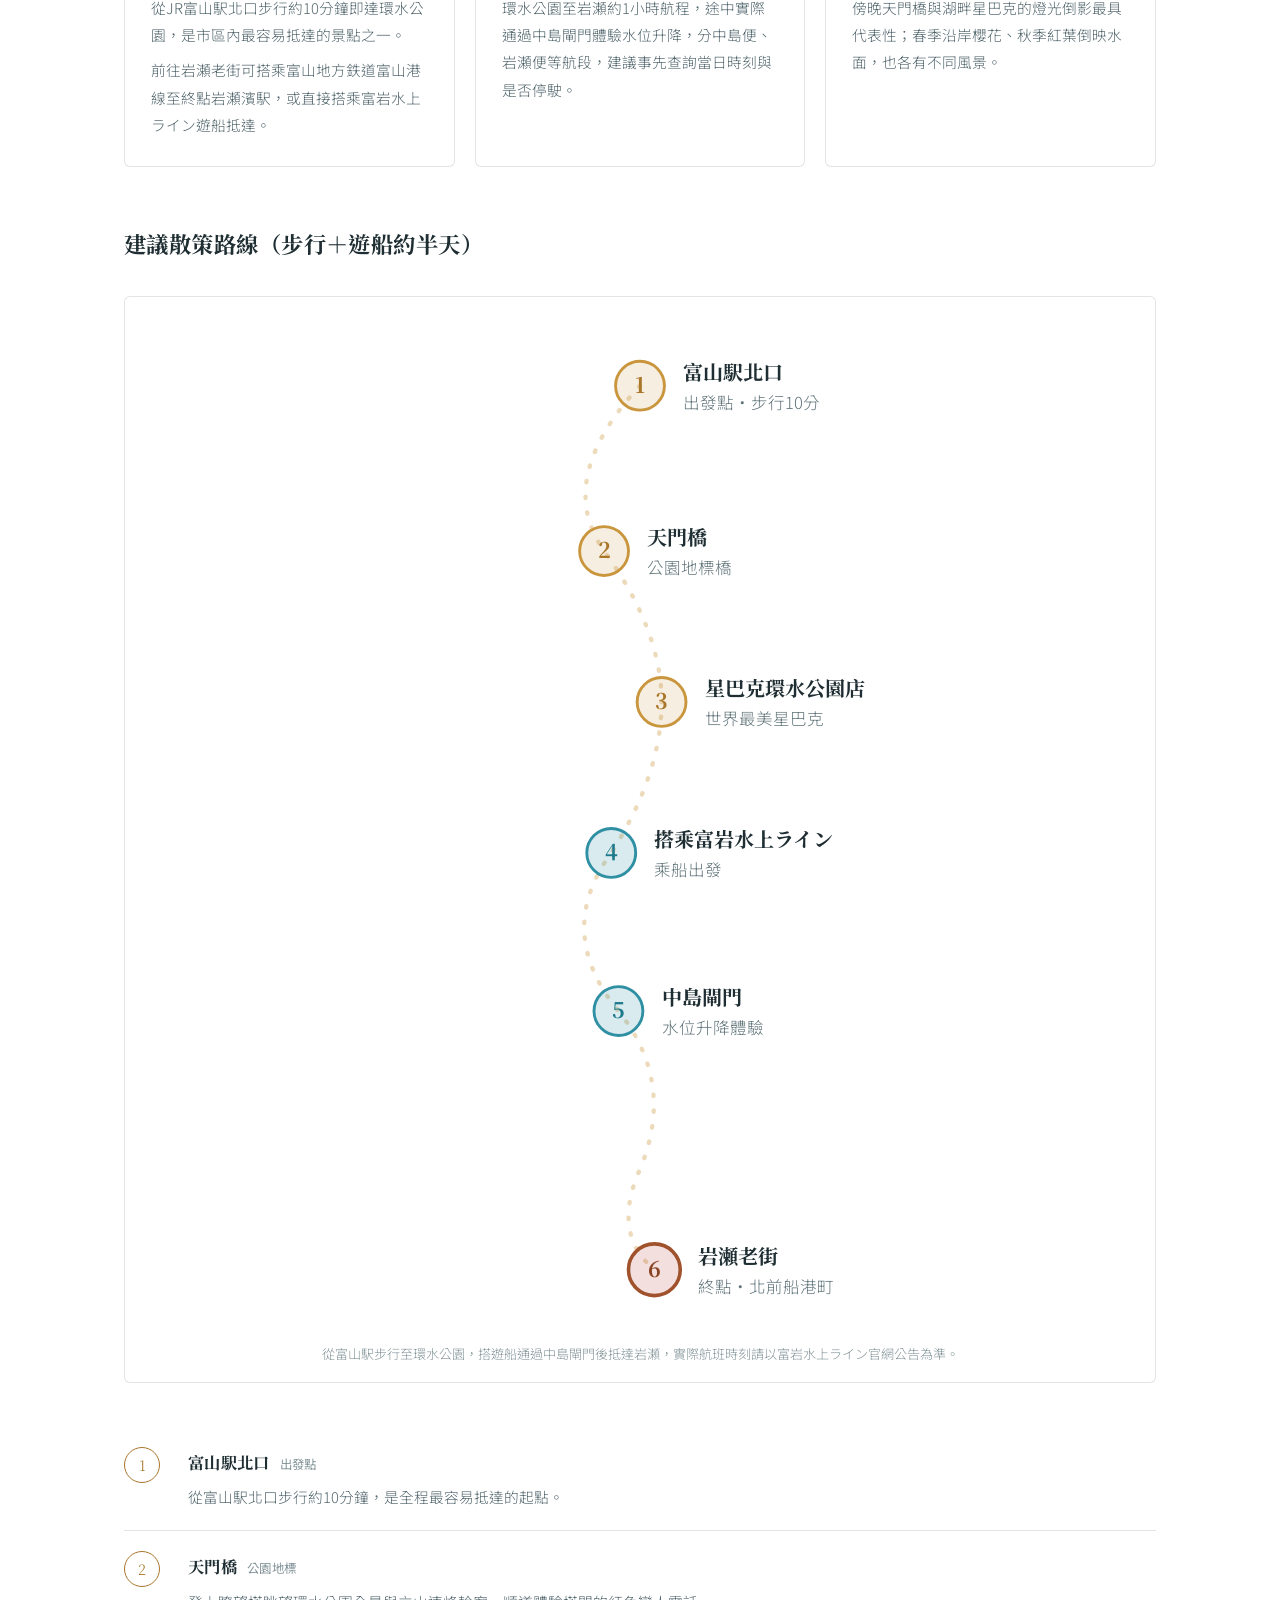
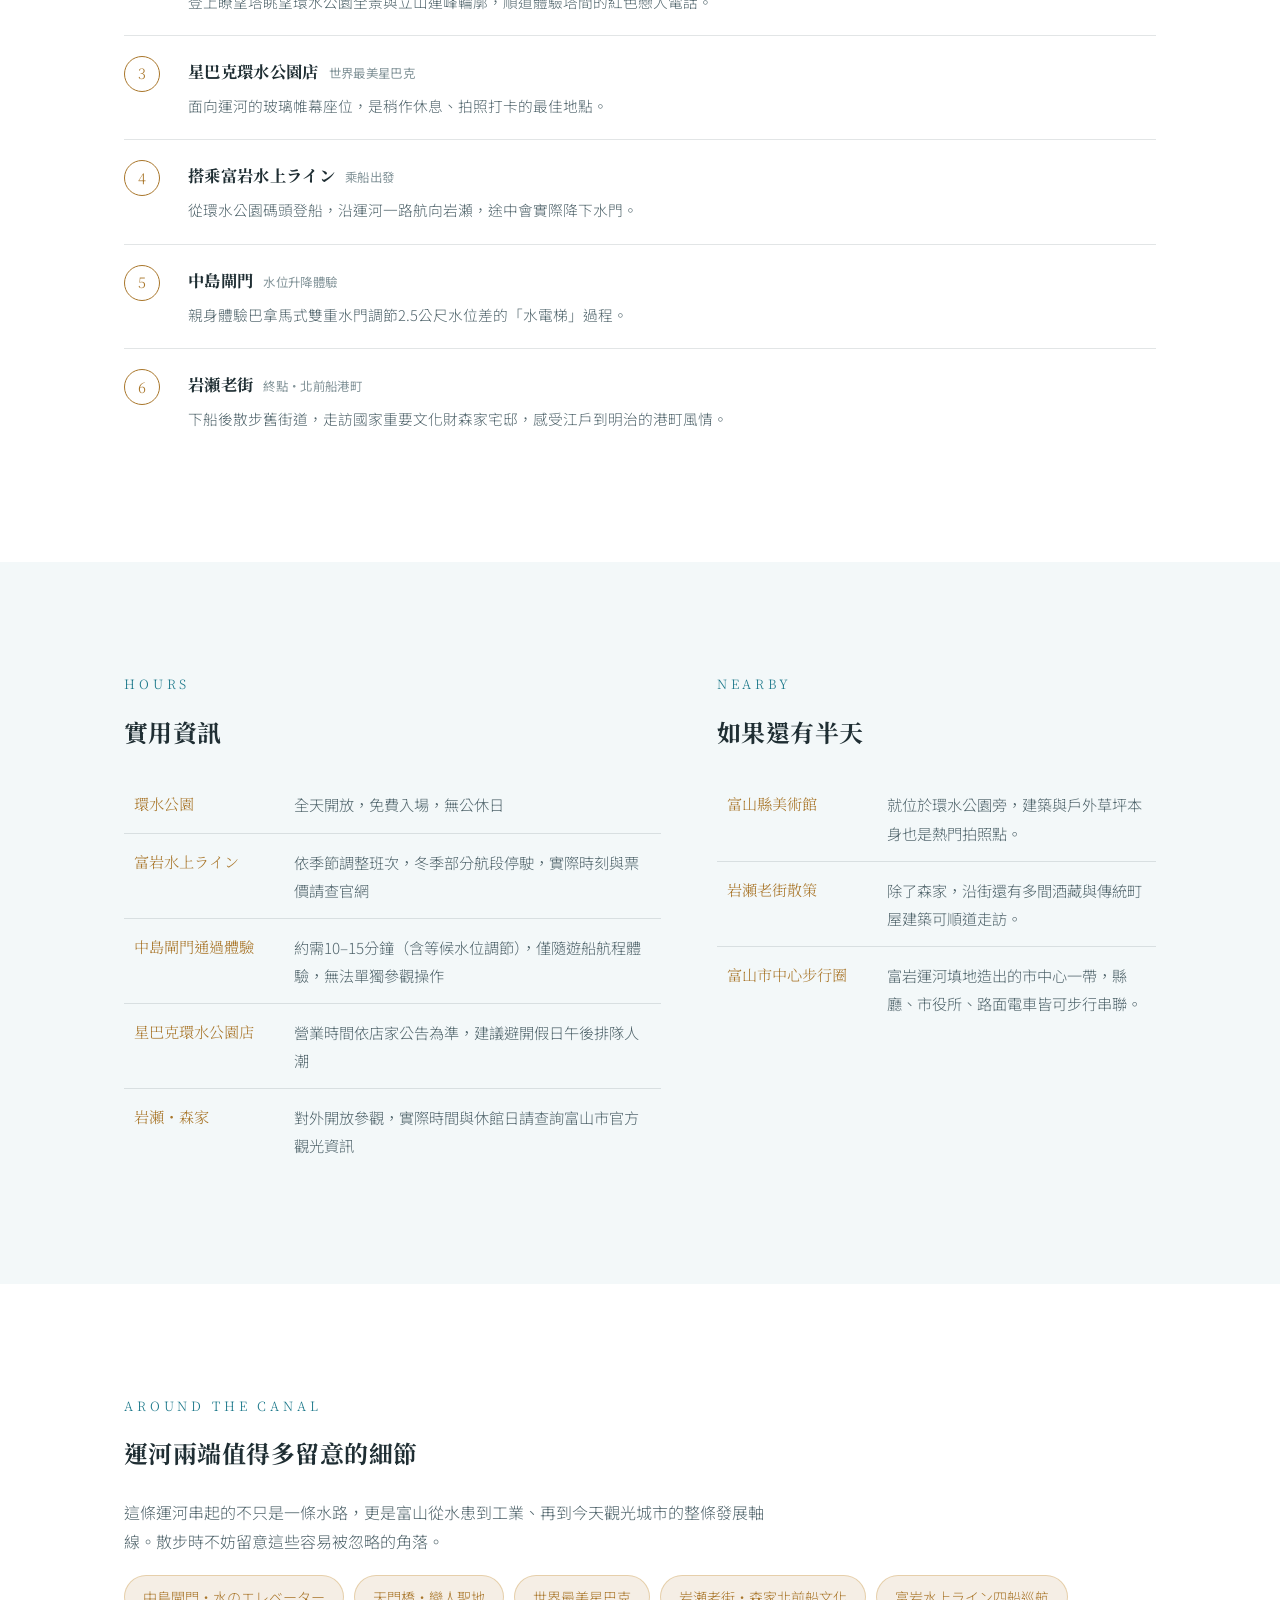
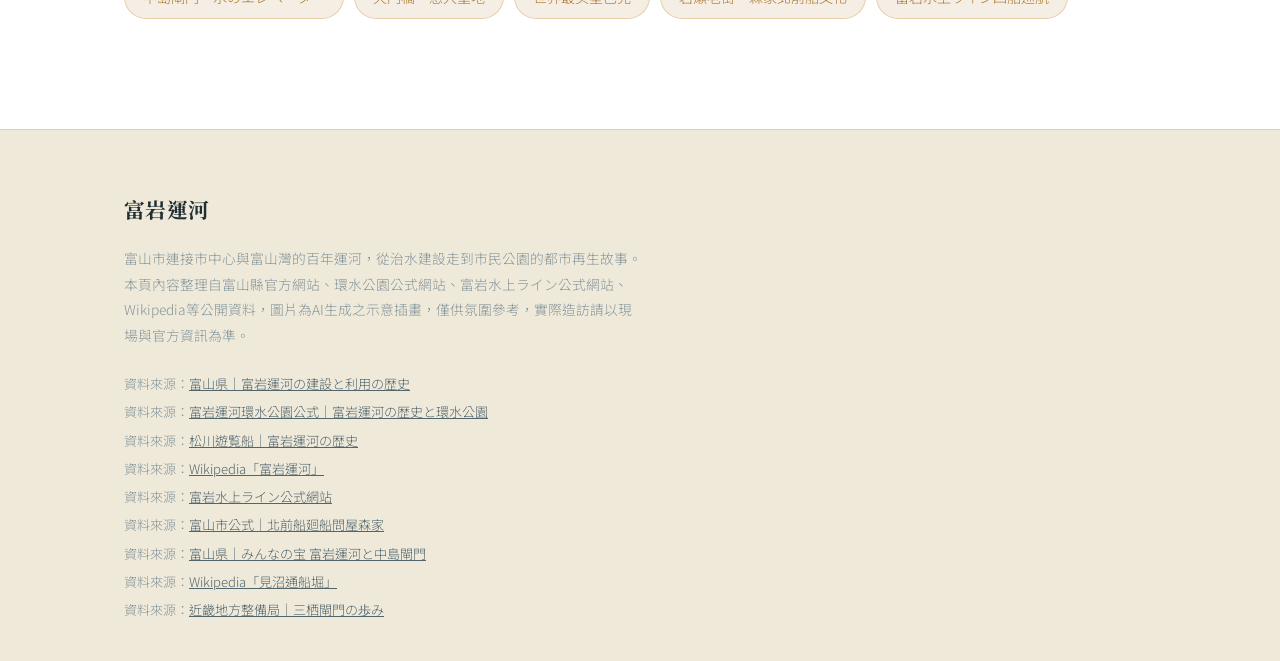
==== commit 537411e4: "feat: 新增「水電梯不是富山獨有」章節 補充見沼通船堀（1731年，早巴拿馬運河183年）與三栖閘門（1929年， 已停用變資料館）兩個日本先例做對照，凸顯中島閘門至今仍現役運作 的稀有性，並提及" ====
--- a/index.html
+++ b/index.html
@@ -494,6 +494,32 @@
   </div>
 </section>
 
+<!-- ================= NOT ALONE ================= -->
+<section>
+  <div class="wrap">
+    <div class="section-head">
+      <div class="kicker">Not Alone</div>
+      <h2>「水電梯」不是富山獨有</h2>
+      <p>用閘門分段調節水位、讓船翻越高低差的技術，日本其實還有幾個很有意思的先例——有的比巴拿馬運河本尊還早了將近兩百年，有的則早已停用、變成靜態古蹟。中島閘門真正稀有的地方，其實是它至今仍在「現役」運作。</p>
+    </div>
+    <div class="intro-grid" style="align-items:start;">
+      <div>
+        <p><b>見沼通船堀（埼玉縣）</b>——1731年（享保16年）由德川吉宗下令、井澤彌惣兵衛主持建造，用木造閘門調節「見沼代用水」與「芝川」之間約3公尺的水位差，服務江戶到明治時期的內陸船運。巴拿馬運河1914年才完工，見沼通船堀足足早了它<b>183年</b>——日本人在江戶中期就已經玩懂這套水位調節邏輯。可惜它現在已不再實際通航，僅保留遺構做示範展演，1982年列為國家史蹟。</p>
+        <p><b>三栖閘門（京都・伏見）</b>——1929年（昭和4年）完工，位於宇治川與伏見港護城河交會處，因宇治川治水築堤把伏見港與宇治川隔開，才蓋這座閘門維持船運。全盛期一年通行船隻超過2萬艘，卻在1962年隨陸運興起停止通航，原址現已改建成「三栖閘門資料館」，變成純粹的靜態展示古蹟。</p>
+      </div>
+      <div class="term-panel">
+        <div class="kicker" style="margin-bottom:12px;">Still Running</div>
+        <ul class="term-list">
+          <li><b>見沼通船堀</b><span>1731年・木造・已停用，僅存遺構</span></li>
+          <li><b>三栖閘門</b><span>1929年・鋼筋混凝土・1962年停用，現為資料館</span></li>
+          <li><b>中島閘門</b><span>1934年・鋼鐵混凝土・至今仍實際通航，每日供遊覽船通過</span></li>
+        </ul>
+        <p style="color:var(--ink-dim); font-size:0.92rem; margin-top:16px;">放大到全世界看，這種技術最知名的當然是巴拿馬運河本尊（1914年）；蘇格蘭則有更酷的現代進化版「<b style="color:var(--ink);">福爾柯克輪</b>」（Falkirk Wheel，2002年啟用）——乾脆用一座巨型摩天輪狀機械把整艘船連水一起吊起轉90度送上高處運河，把「水電梯」直接升級成「船電梯」。</p>
+      </div>
+    </div>
+  </div>
+</section>
+
 <!-- ================= LANDMARKS SPOT GRID ================= -->
 <section class="alt">
   <div class="wrap">
@@ -754,6 +780,9 @@
       <li>資料來源：<a href="https://ja.wikipedia.org/wiki/%E5%AF%8C%E5%B2%A9%E9%81%8B%E6%B2%B3" target="_blank" rel="noopener">Wikipedia「富岩運河」</a></li>
       <li>資料來源：<a href="https://fugan-suijo-line.jp/" target="_blank" rel="noopener">富岩水上ライン公式網站</a></li>
       <li>資料來源：<a href="https://www.city.toyama.lg.jp/shisei/shisetsu/1011038/1011039/1008102.html" target="_blank" rel="noopener">富山市公式｜北前船廻船問屋森家</a></li>
+      <li>資料來源：<a href="https://www.pref.toyama.jp/1021/kensei/kenseiunei/kensei/naruhodo/treasure/takara5.html" target="_blank" rel="noopener">富山県｜みんなの宝 富岩運河と中島閘門</a></li>
+      <li>資料來源：<a href="https://ja.wikipedia.org/wiki/%E8%A6%8B%E6%B2%BC%E9%80%9A%E8%88%B9%E5%A0%80" target="_blank" rel="noopener">Wikipedia「見沼通船堀」</a></li>
+      <li>資料來源：<a href="https://www.kkr.mlit.go.jp/yodogawa/shisetu/misu-museum/history/ayumi.html" target="_blank" rel="noopener">近畿地方整備局｜三栖閘門の歩み</a></li>
     </ul>
   </div>
 </footer>
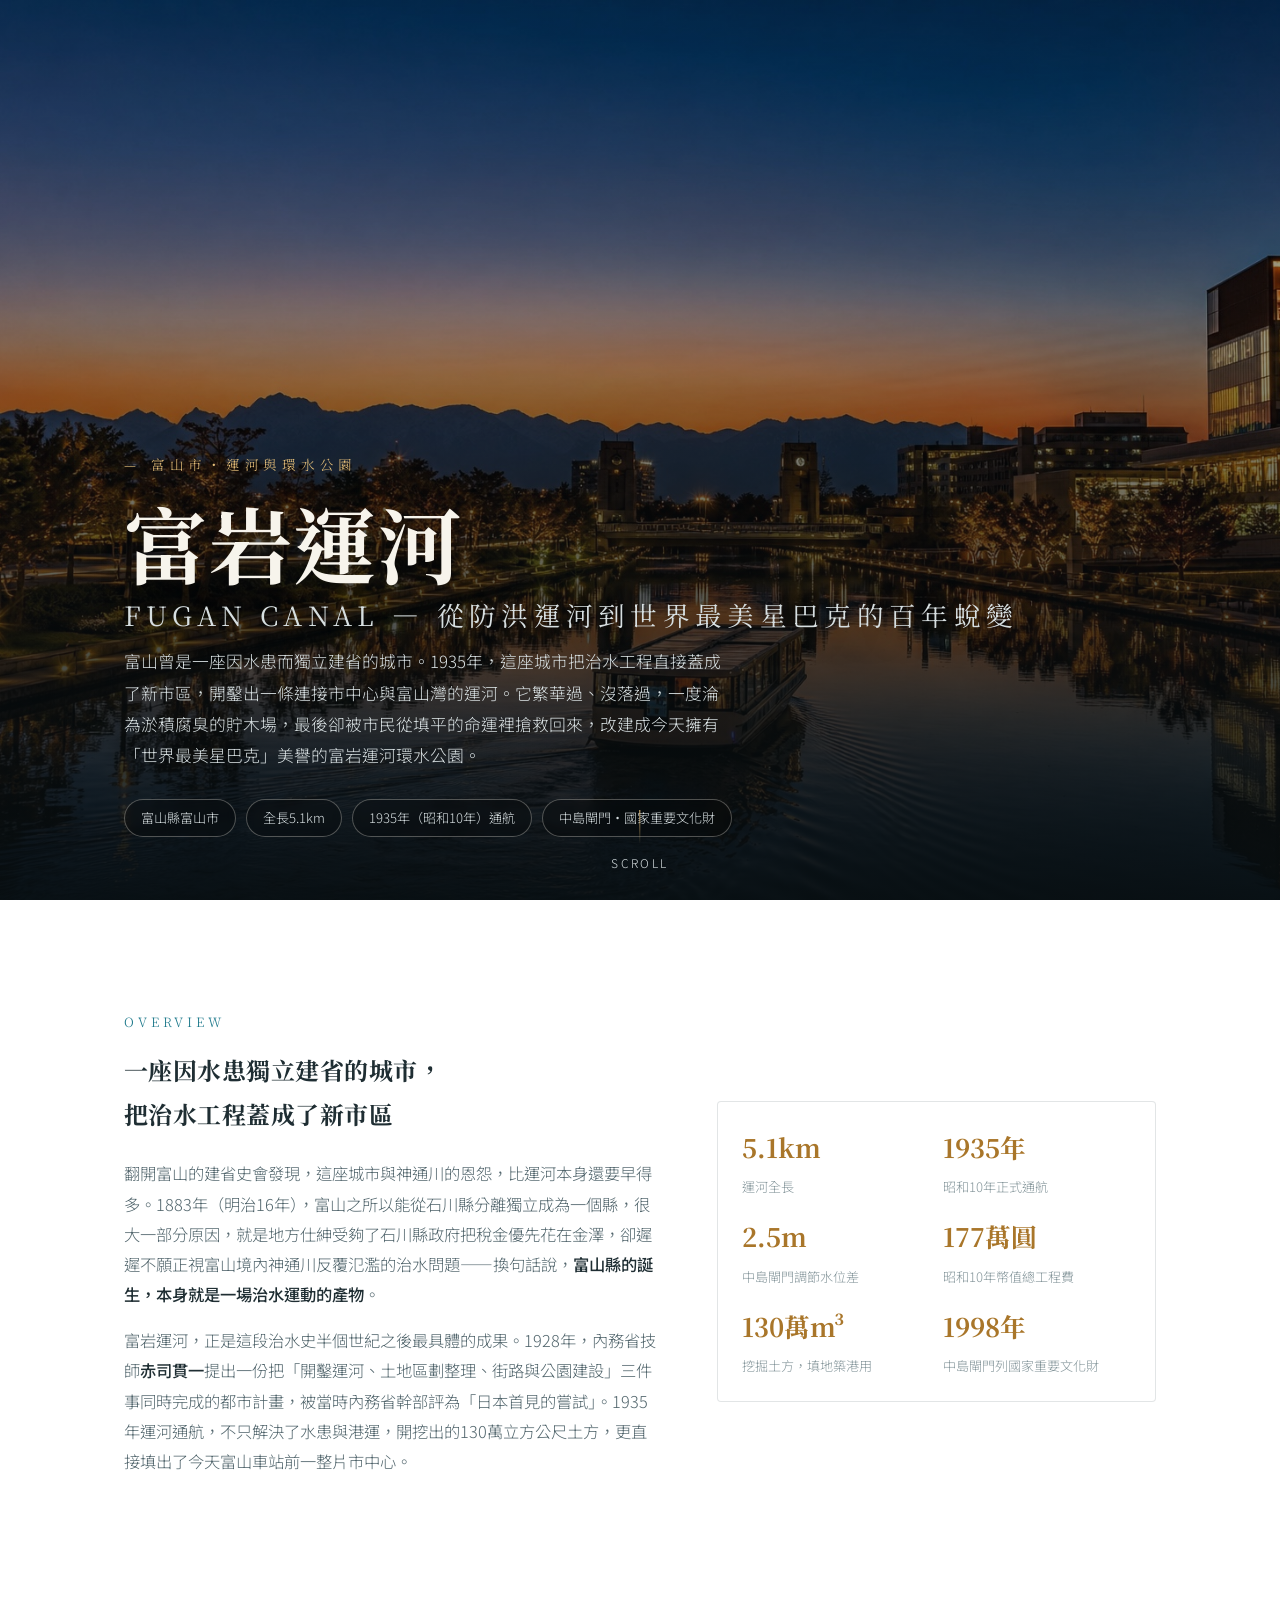
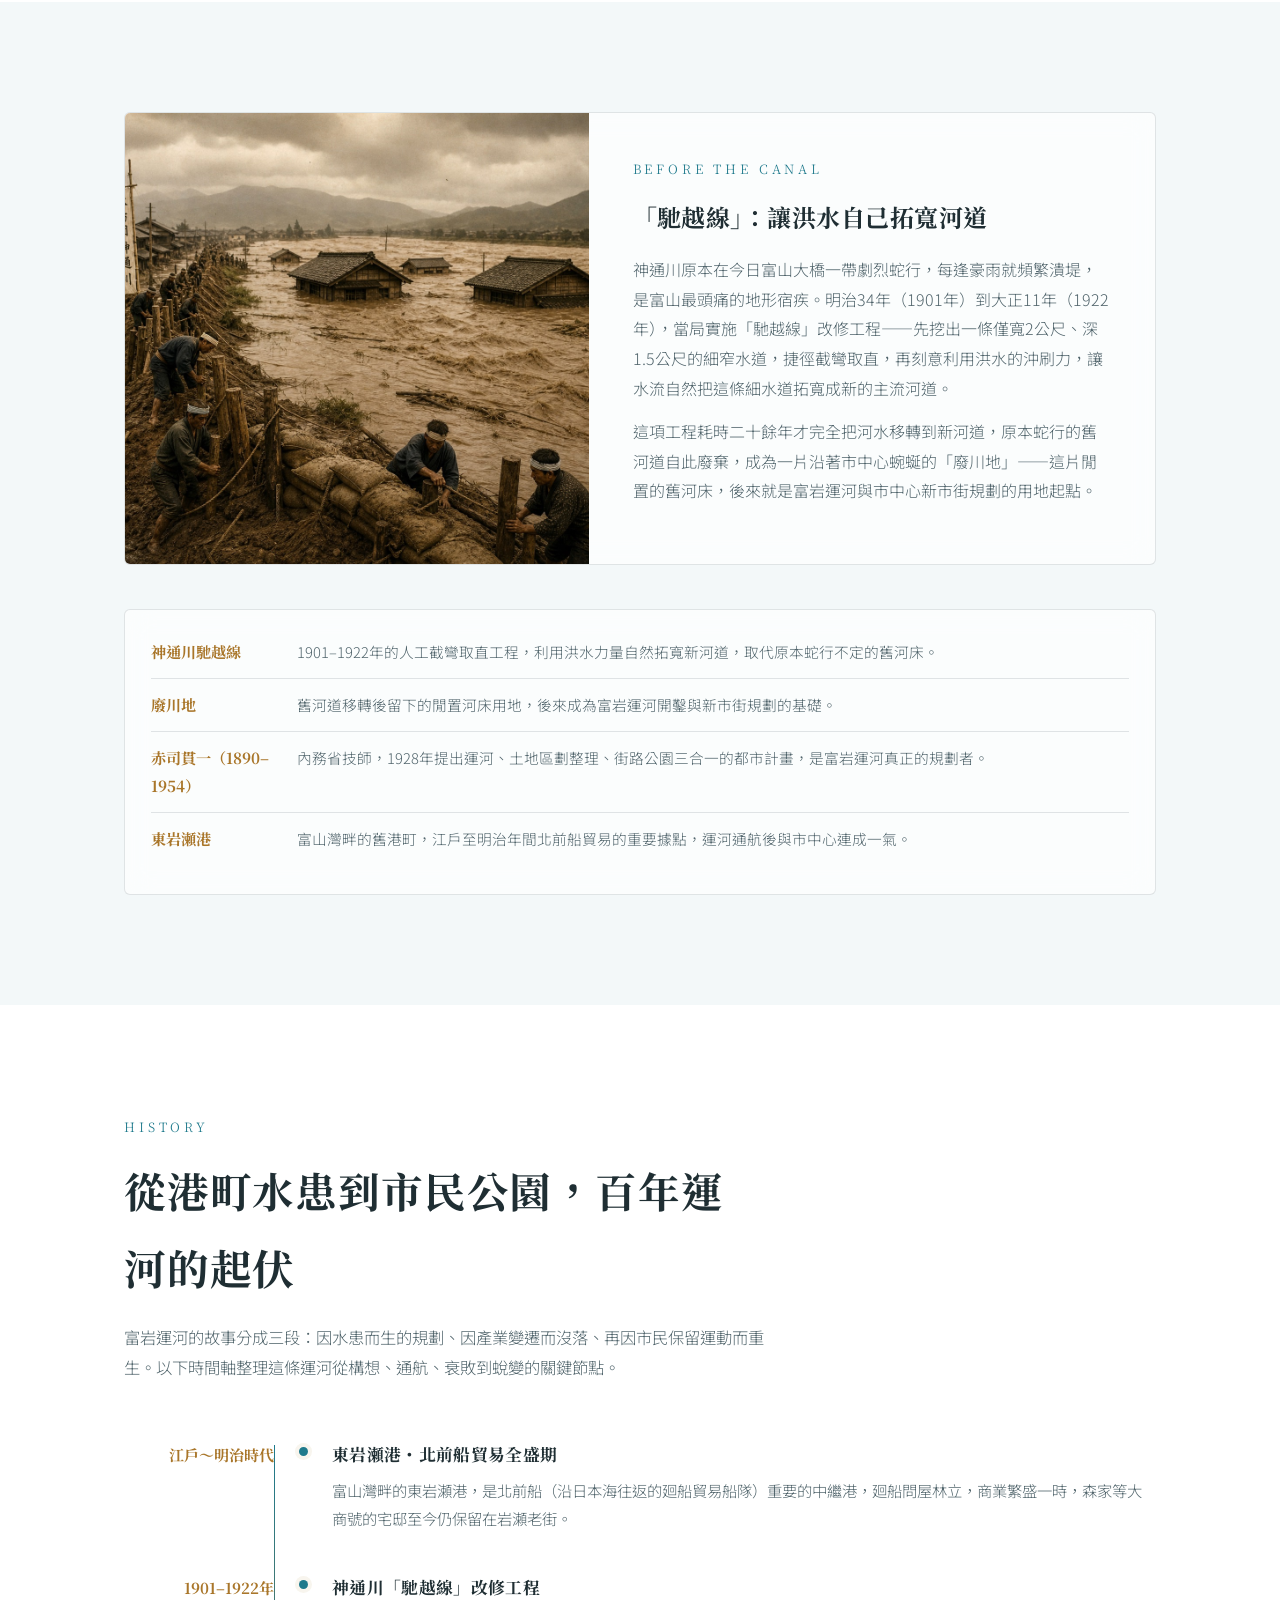
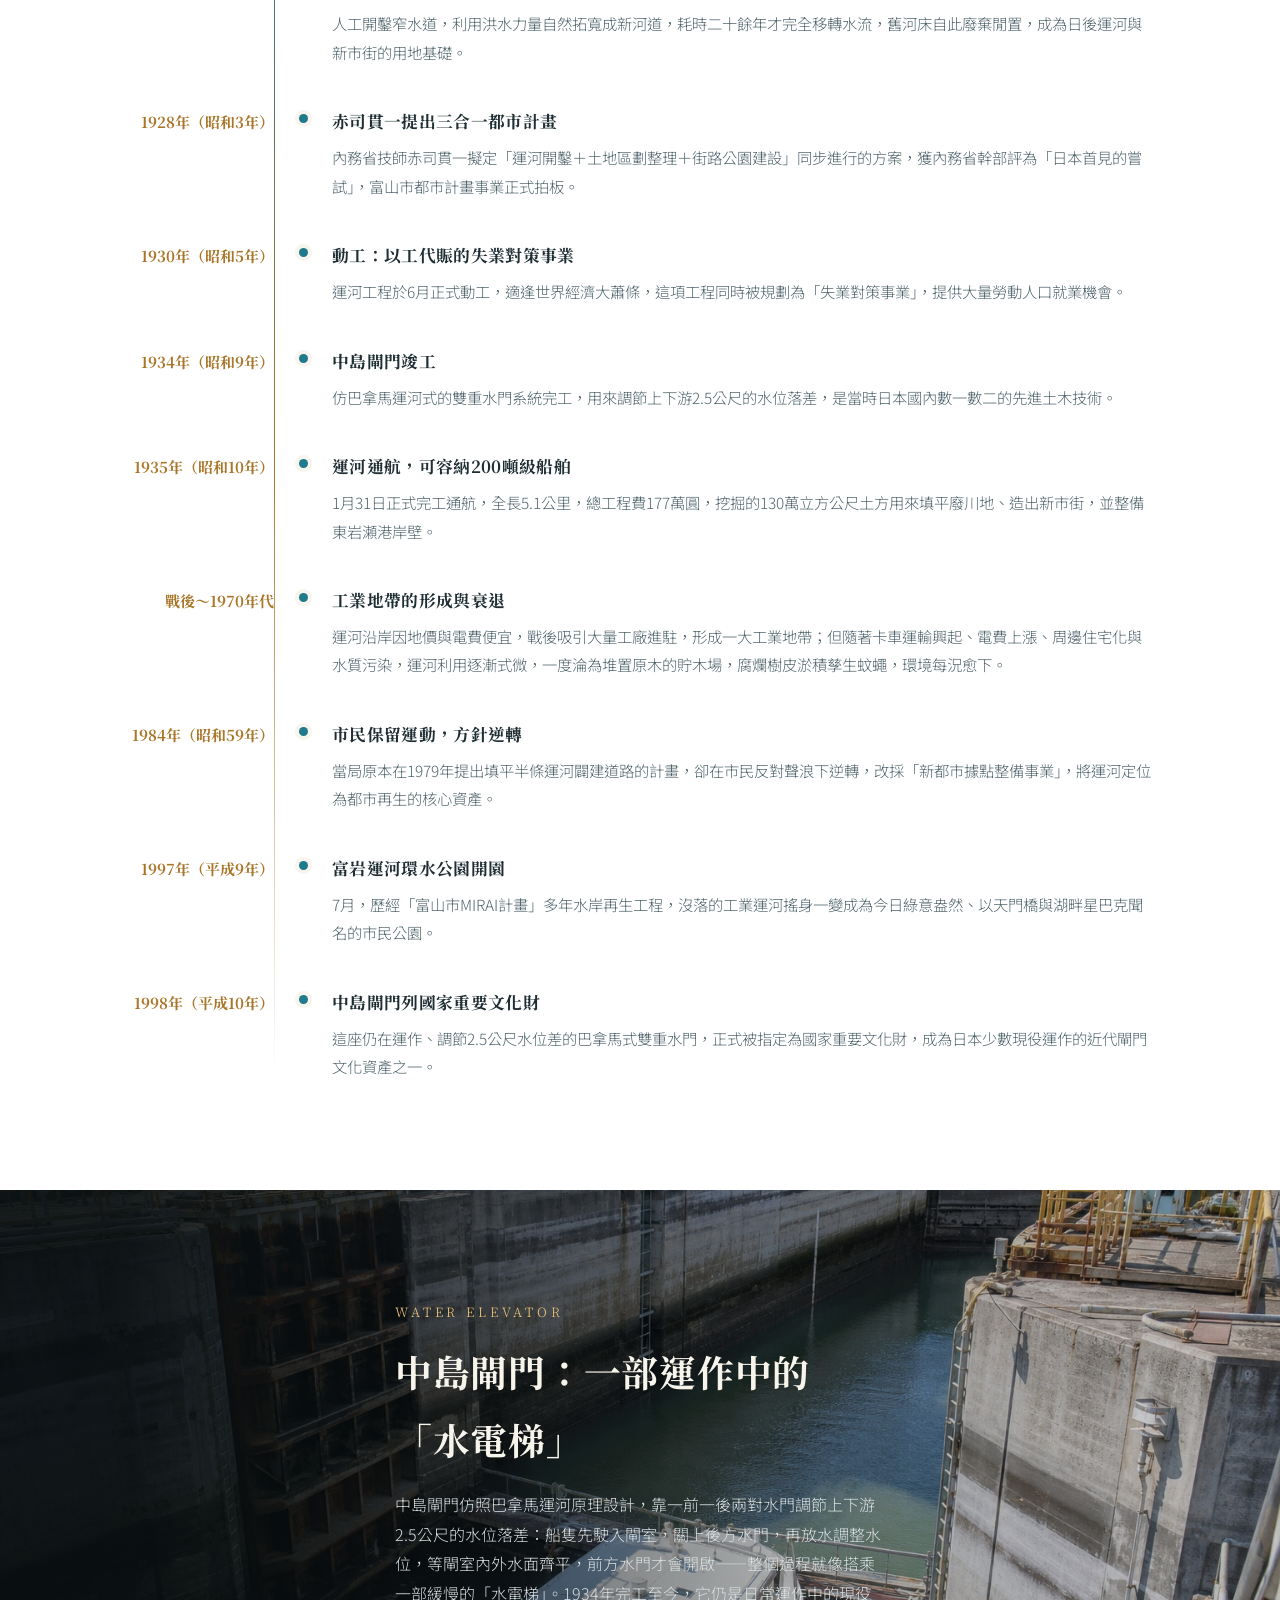
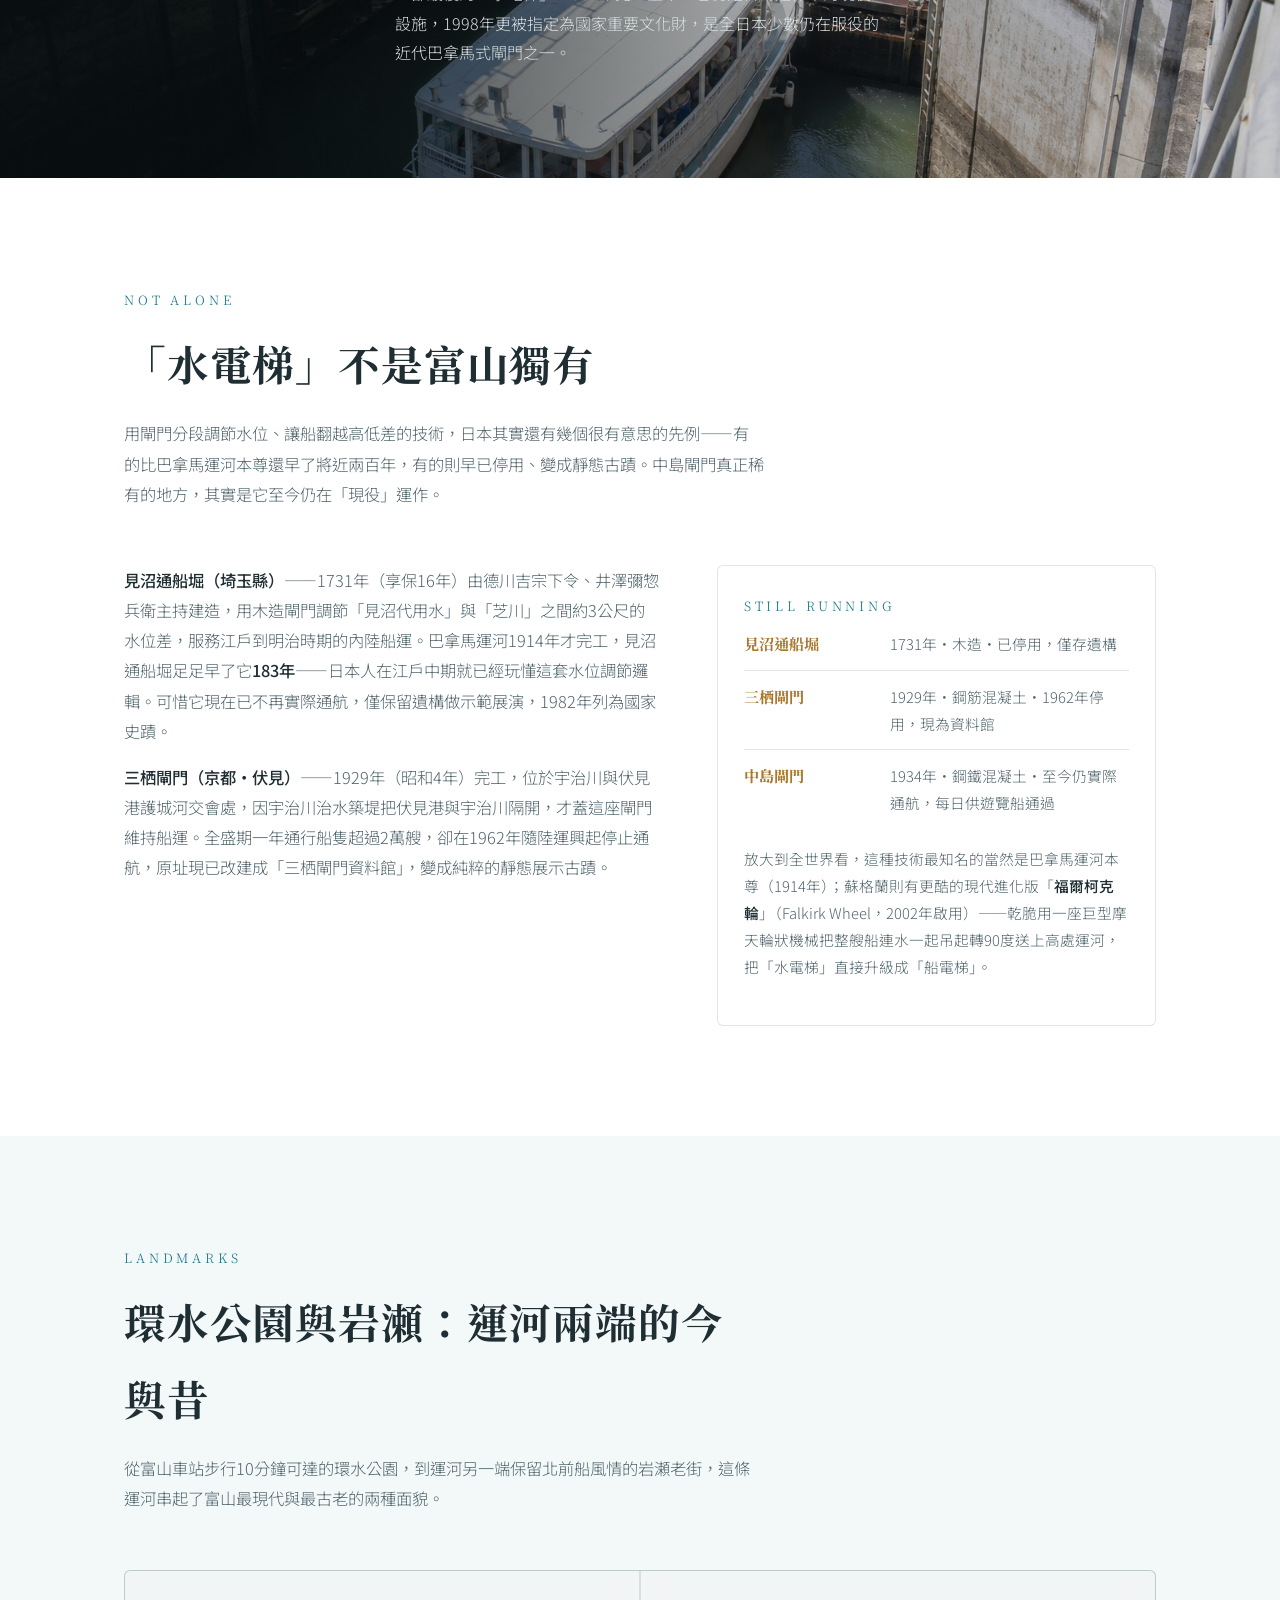
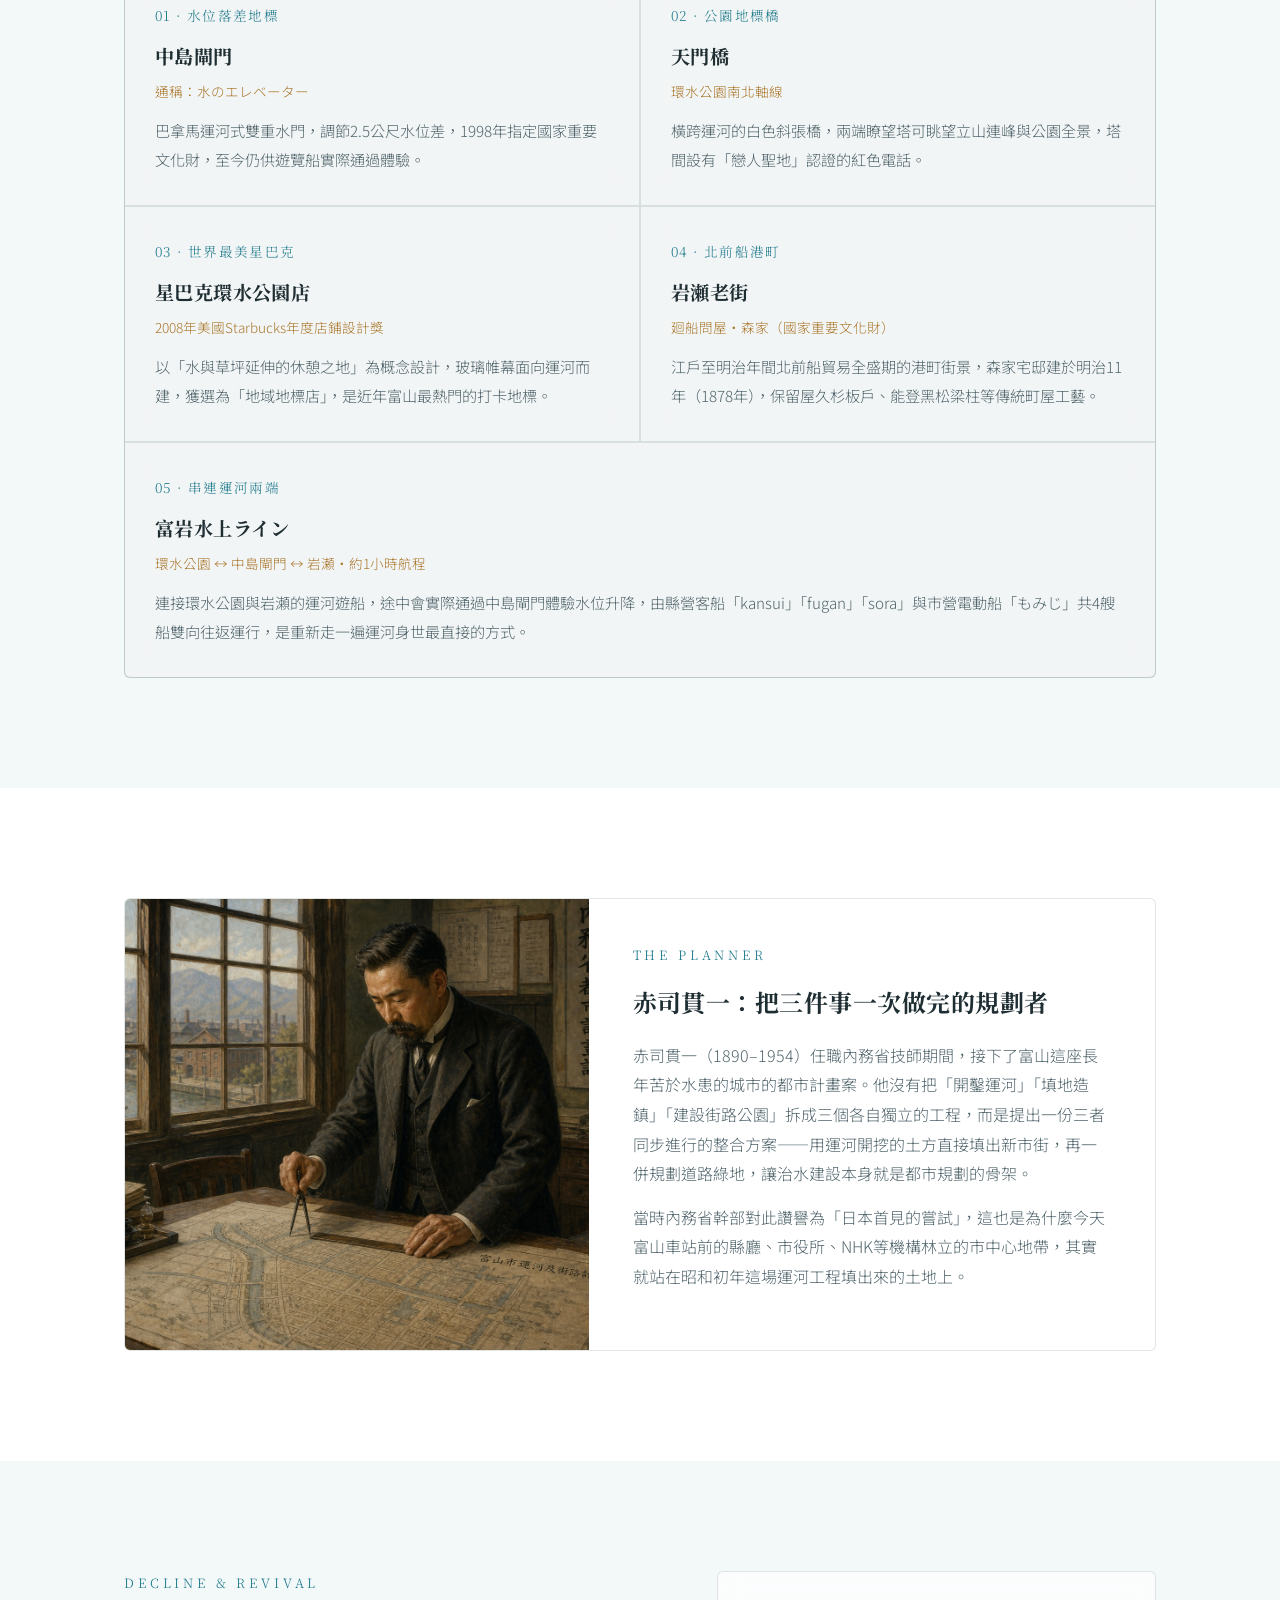
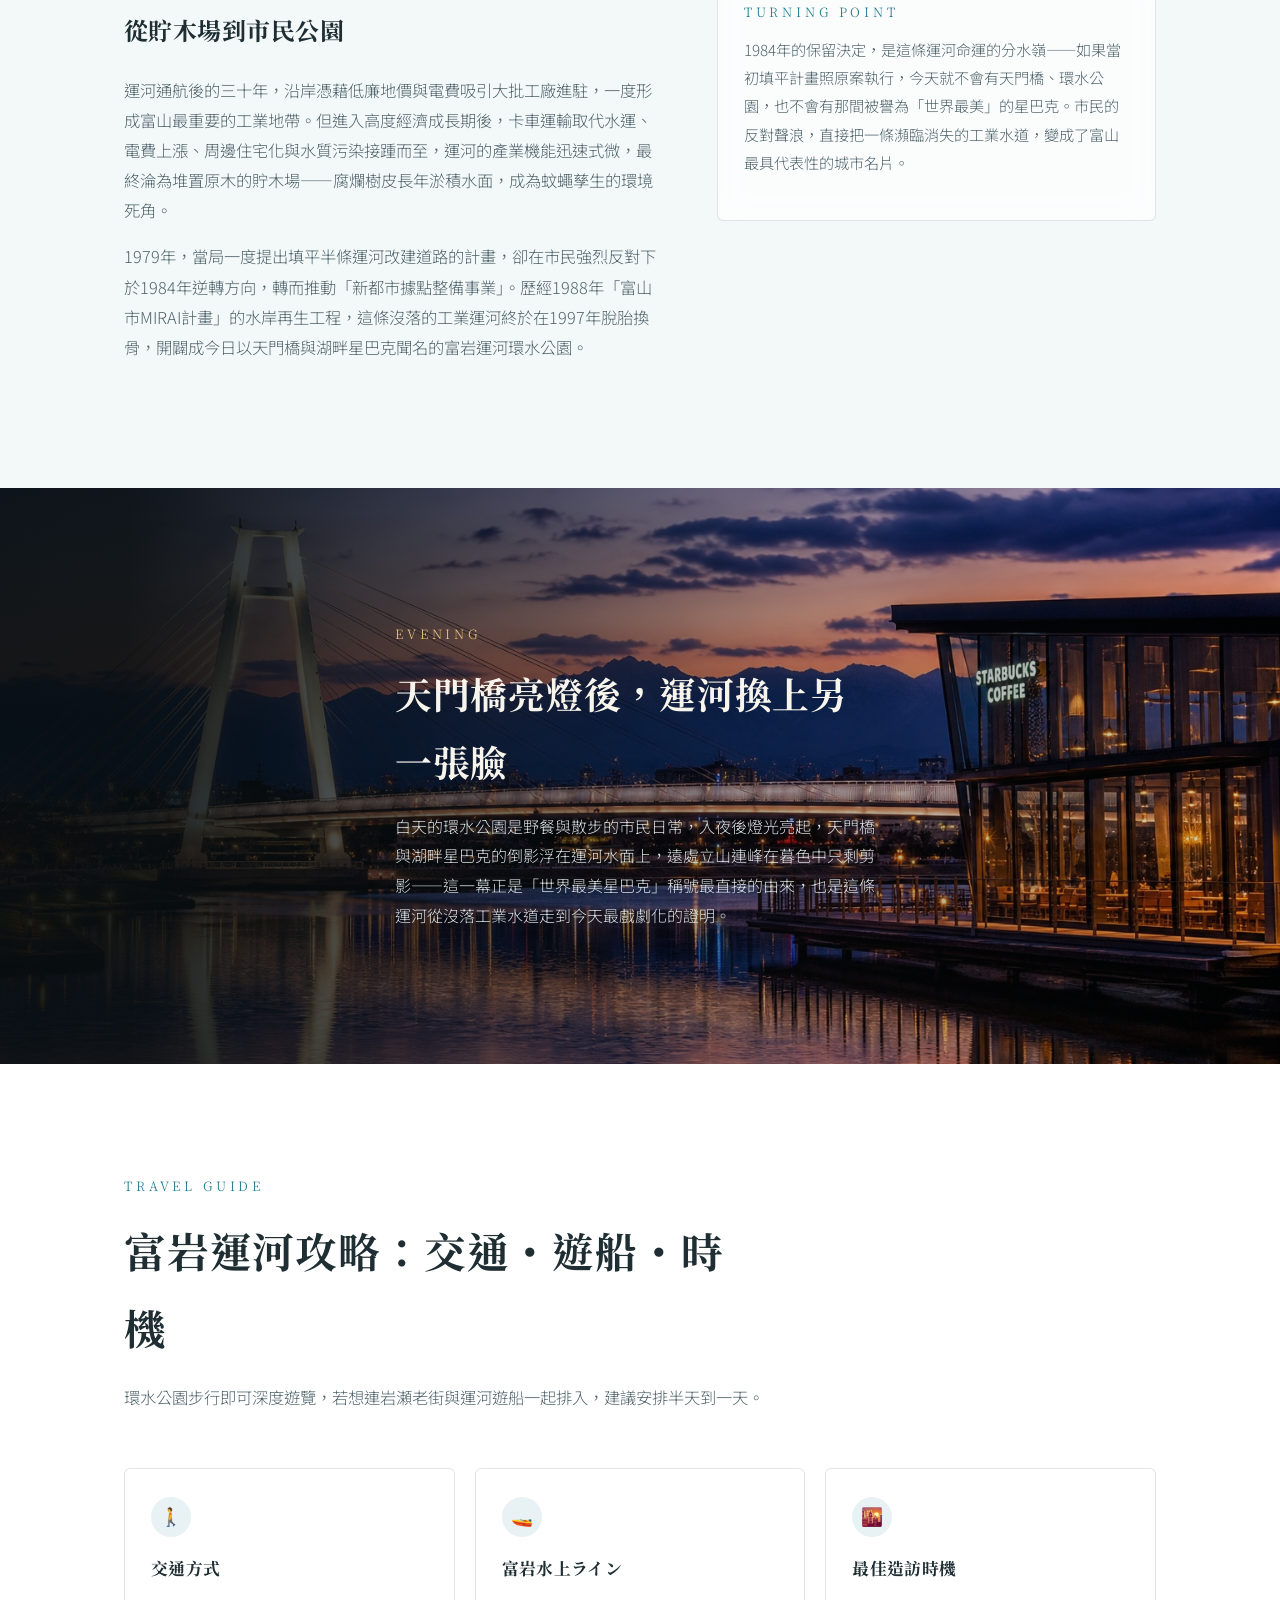
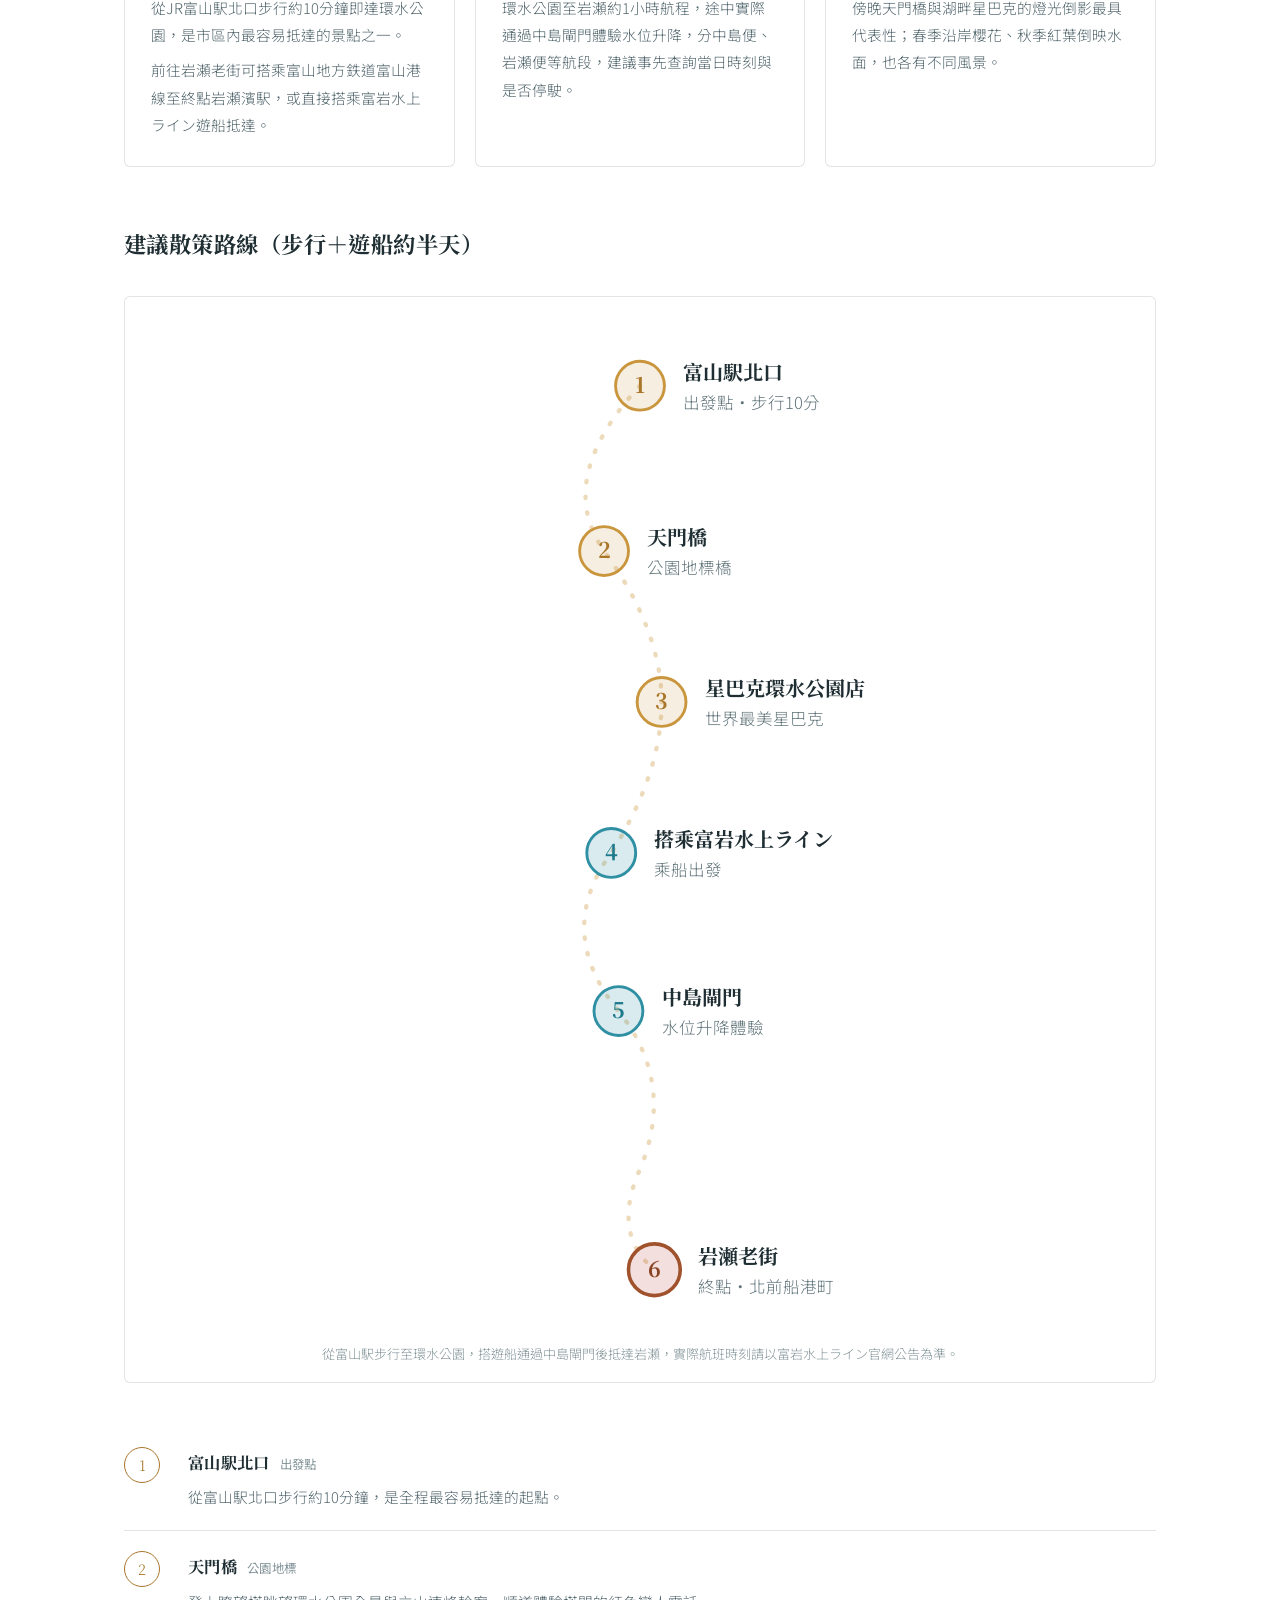
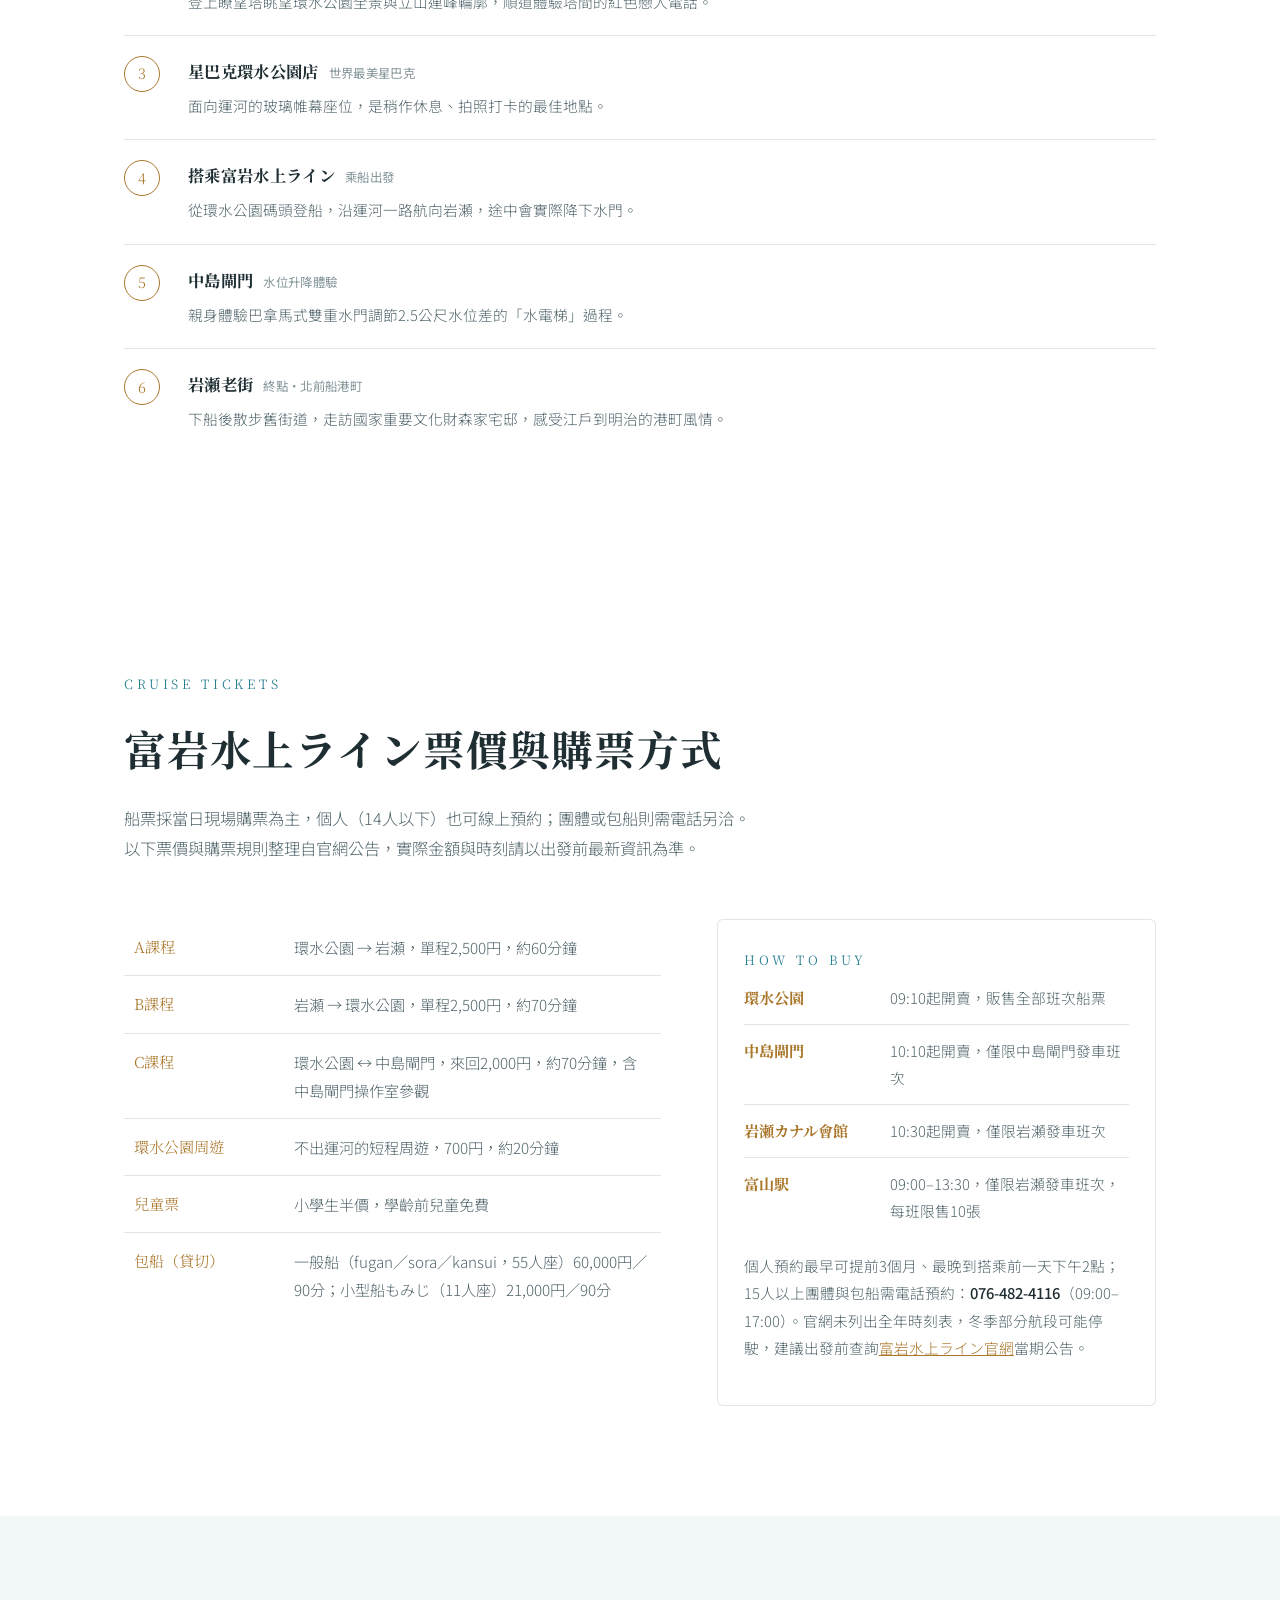
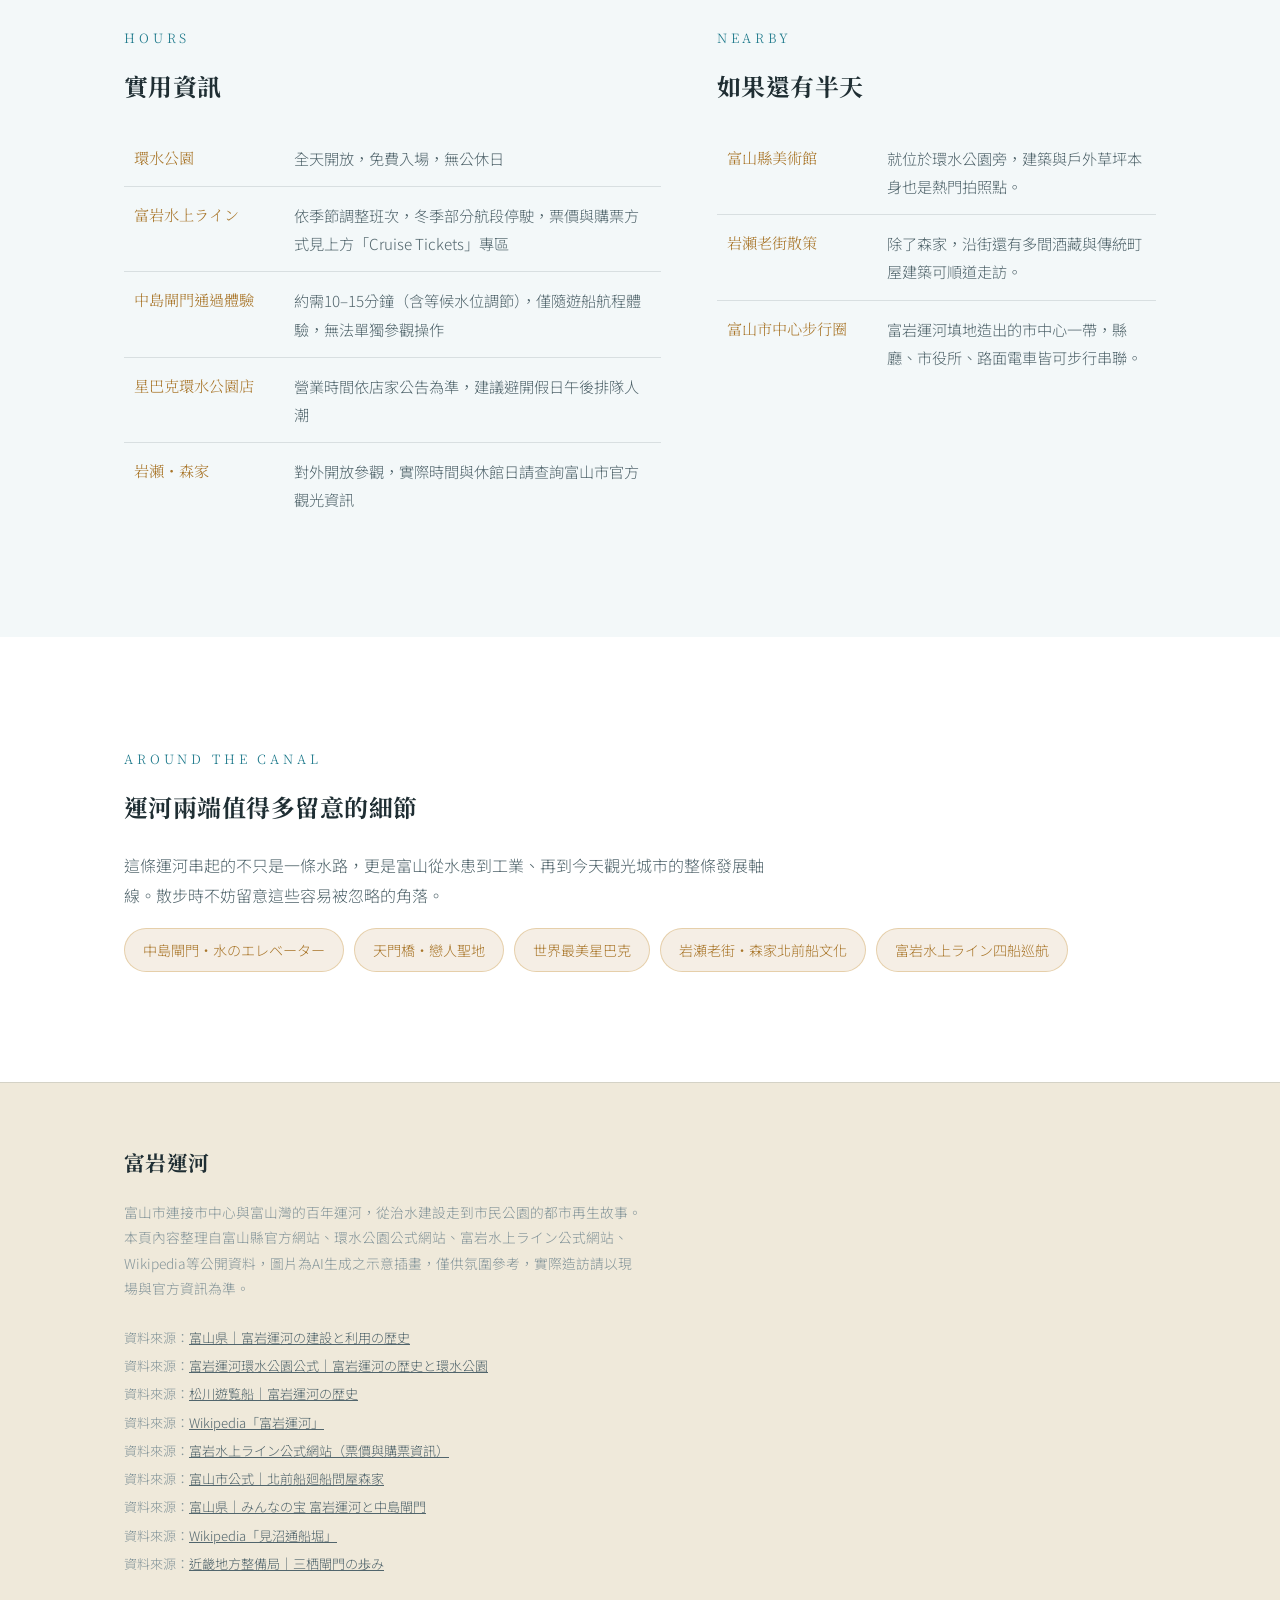
==== commit ff76ce5c: "feat: 新增富岩水上ライン票價與購票方式專區 補充A/B/C課程票價、環水公園周遊、兒童票、包船價格， 以及各乘船處售票時間與線上預約/電話預約規則。  Co-Authored-By: Claud" ====
--- a/index.html
+++ b/index.html
@@ -724,6 +724,39 @@
   </div>
 </section>
 
+<!-- ================= CRUISE TICKETS ================= -->
+<section>
+  <div class="wrap">
+    <div class="section-head">
+      <div class="kicker">Cruise Tickets</div>
+      <h2>富岩水上ライン票價與購票方式</h2>
+      <p>船票採當日現場購票為主，個人（14人以下）也可線上預約；團體或包船則需電話另洽。以下票價與購票規則整理自官網公告，實際金額與時刻請以出發前最新資訊為準。</p>
+    </div>
+    <div class="intro-grid" style="align-items:start;">
+      <div>
+        <table class="info-table">
+          <tr><td>A課程</td><td>環水公園 → 岩瀬，單程2,500円，約60分鐘</td></tr>
+          <tr><td>B課程</td><td>岩瀬 → 環水公園，單程2,500円，約70分鐘</td></tr>
+          <tr><td>C課程</td><td>環水公園 ↔ 中島閘門，來回2,000円，約70分鐘，含中島閘門操作室參觀</td></tr>
+          <tr><td>環水公園周遊</td><td>不出運河的短程周遊，700円，約20分鐘</td></tr>
+          <tr><td>兒童票</td><td>小學生半價，學齡前兒童免費</td></tr>
+          <tr><td>包船（貸切）</td><td>一般船（fugan／sora／kansui，55人座）60,000円／90分；小型船もみじ（11人座）21,000円／90分</td></tr>
+        </table>
+      </div>
+      <div class="term-panel">
+        <div class="kicker" style="margin-bottom:12px;">How to Buy</div>
+        <ul class="term-list">
+          <li><b>環水公園</b><span>09:10起開賣，販售全部班次船票</span></li>
+          <li><b>中島閘門</b><span>10:10起開賣，僅限中島閘門發車班次</span></li>
+          <li><b>岩瀬カナル會館</b><span>10:30起開賣，僅限岩瀬發車班次</span></li>
+          <li><b>富山駅</b><span>09:00–13:30，僅限岩瀬發車班次，每班限售10張</span></li>
+        </ul>
+        <p style="color:var(--ink-dim); font-size:0.92rem; margin-top:16px;">個人預約最早可提前3個月、最晚到搭乘前一天下午2點；15人以上團體與包船需電話預約：<b style="color:var(--ink);">076-482-4116</b>（09:00–17:00）。官網未列出全年時刻表，冬季部分航段可能停駛，建議出發前查詢<a href="https://fugan-suijo-line.jp/" target="_blank" rel="noopener">富岩水上ライン官網</a>當期公告。</p>
+      </div>
+    </div>
+  </div>
+</section>
+
 <!-- ================= HOURS + NEARBY ================= -->
 <section class="alt">
   <div class="wrap">
@@ -733,7 +766,7 @@
         <h2 style="margin-bottom:22px;">實用資訊</h2>
         <table class="info-table">
           <tr><td>環水公園</td><td>全天開放，免費入場，無公休日</td></tr>
-          <tr><td>富岩水上ライン</td><td>依季節調整班次，冬季部分航段停駛，實際時刻與票價請查官網</td></tr>
+          <tr><td>富岩水上ライン</td><td>依季節調整班次，冬季部分航段停駛，票價與購票方式見上方「Cruise Tickets」專區</td></tr>
           <tr><td>中島閘門通過體驗</td><td>約需10–15分鐘（含等候水位調節），僅隨遊船航程體驗，無法單獨參觀操作</td></tr>
           <tr><td>星巴克環水公園店</td><td>營業時間依店家公告為準，建議避開假日午後排隊人潮</td></tr>
           <tr><td>岩瀬・森家</td><td>對外開放參觀，實際時間與休館日請查詢富山市官方觀光資訊</td></tr>
@@ -778,7 +811,7 @@
       <li>資料來源：<a href="http://www.kansui-park.jp/what-is-kansui-park/the-history-of-the-fugan-canal-and-kansui-park/" target="_blank" rel="noopener">富岩運河環水公園公式｜富岩運河の歴史と環水公園</a></li>
       <li>資料來源：<a href="https://matsukawa-cruise.jp/fuganunga/fuganunga-history.html" target="_blank" rel="noopener">松川遊覧船｜富岩運河の歴史</a></li>
       <li>資料來源：<a href="https://ja.wikipedia.org/wiki/%E5%AF%8C%E5%B2%A9%E9%81%8B%E6%B2%B3" target="_blank" rel="noopener">Wikipedia「富岩運河」</a></li>
-      <li>資料來源：<a href="https://fugan-suijo-line.jp/" target="_blank" rel="noopener">富岩水上ライン公式網站</a></li>
+      <li>資料來源：<a href="https://fugan-suijo-line.jp/" target="_blank" rel="noopener">富岩水上ライン公式網站（票價與購票資訊）</a></li>
       <li>資料來源：<a href="https://www.city.toyama.lg.jp/shisei/shisetsu/1011038/1011039/1008102.html" target="_blank" rel="noopener">富山市公式｜北前船廻船問屋森家</a></li>
       <li>資料來源：<a href="https://www.pref.toyama.jp/1021/kensei/kenseiunei/kensei/naruhodo/treasure/takara5.html" target="_blank" rel="noopener">富山県｜みんなの宝 富岩運河と中島閘門</a></li>
       <li>資料來源：<a href="https://ja.wikipedia.org/wiki/%E8%A6%8B%E6%B2%BC%E9%80%9A%E8%88%B9%E5%A0%80" target="_blank" rel="noopener">Wikipedia「見沼通船堀」</a></li>
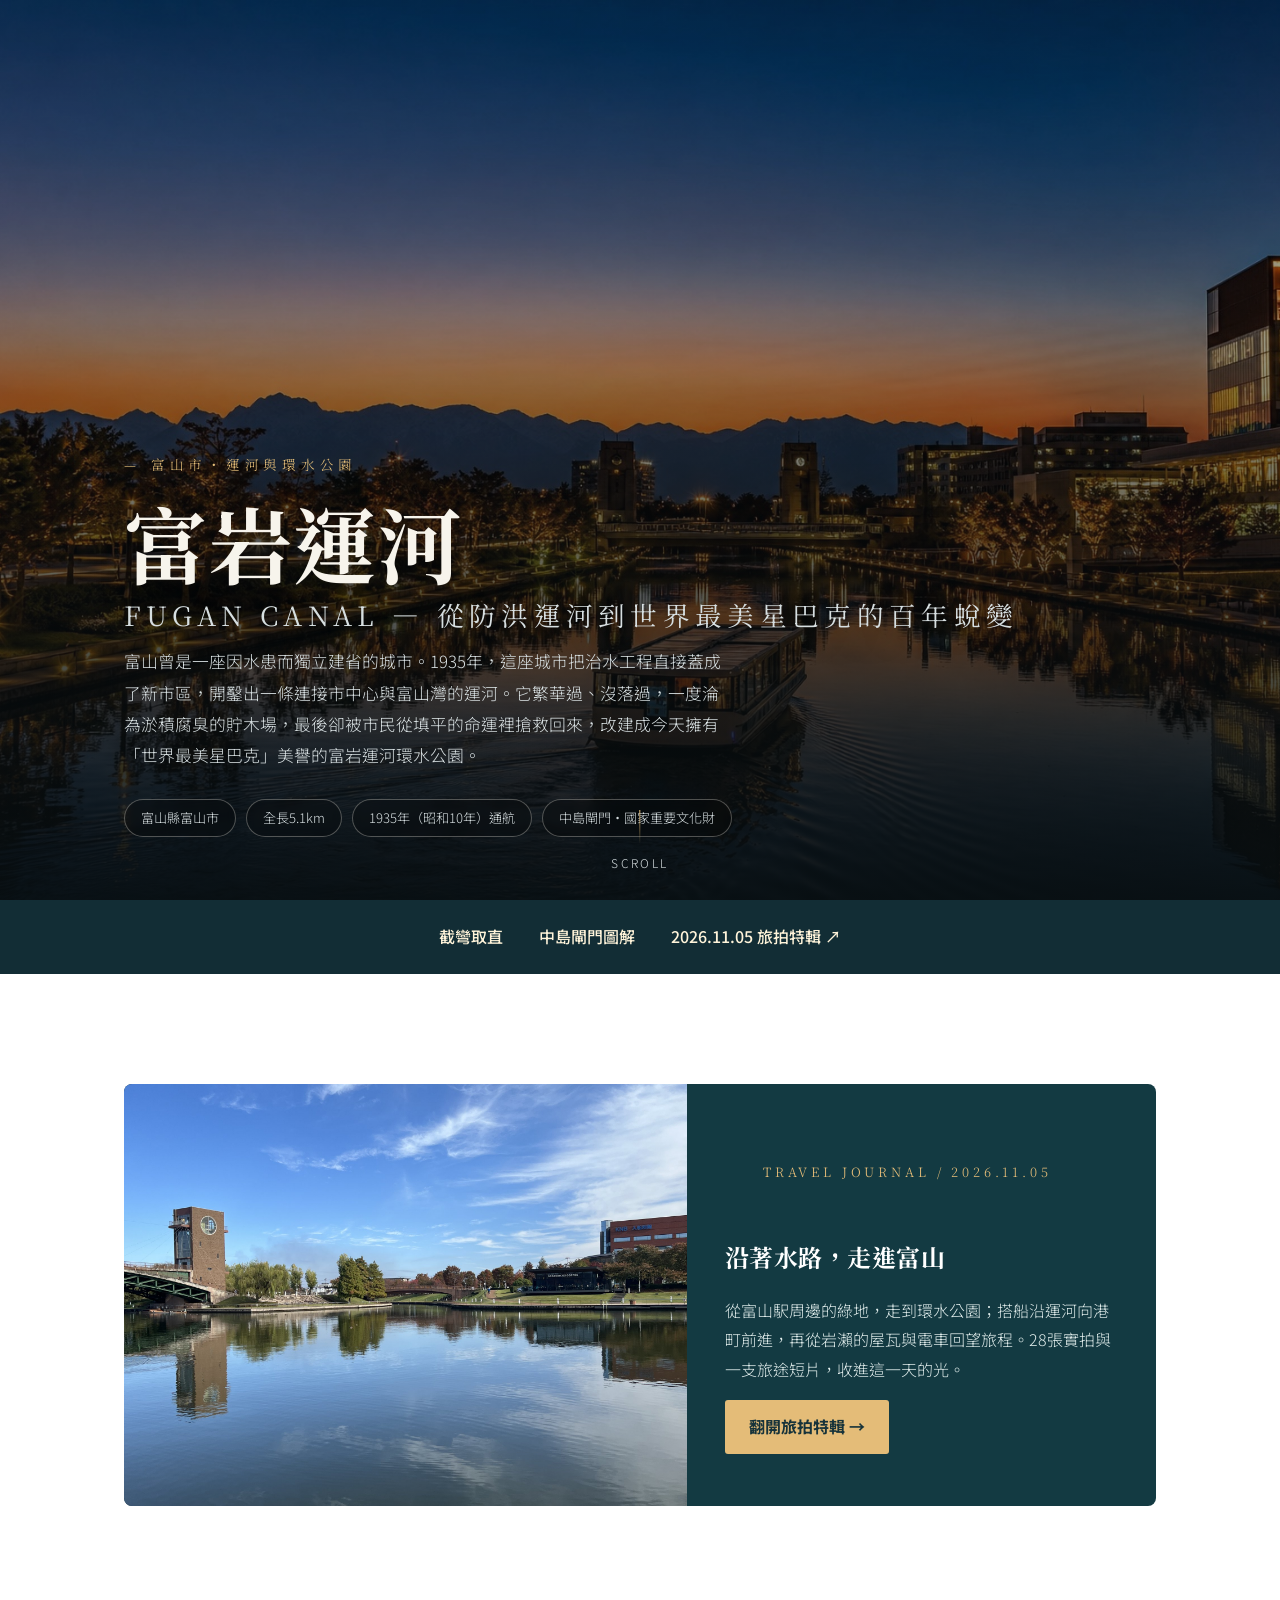
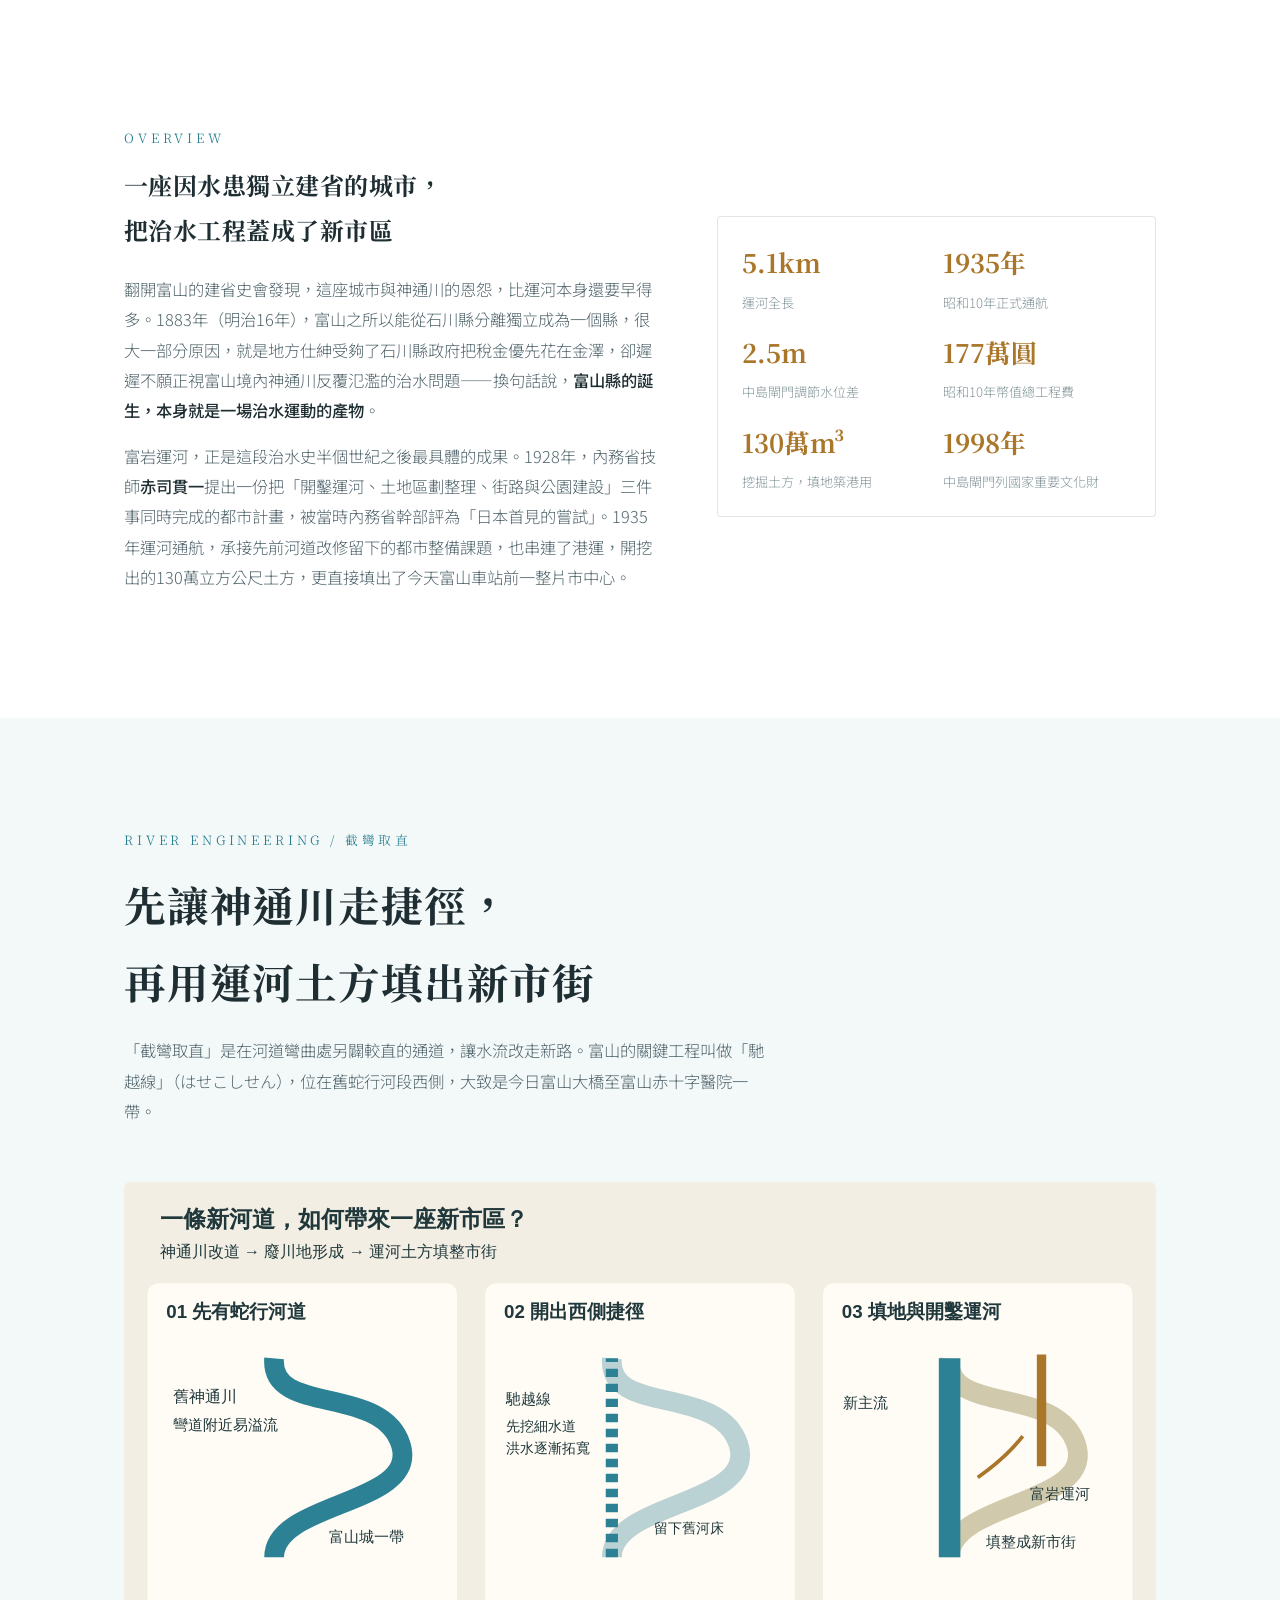
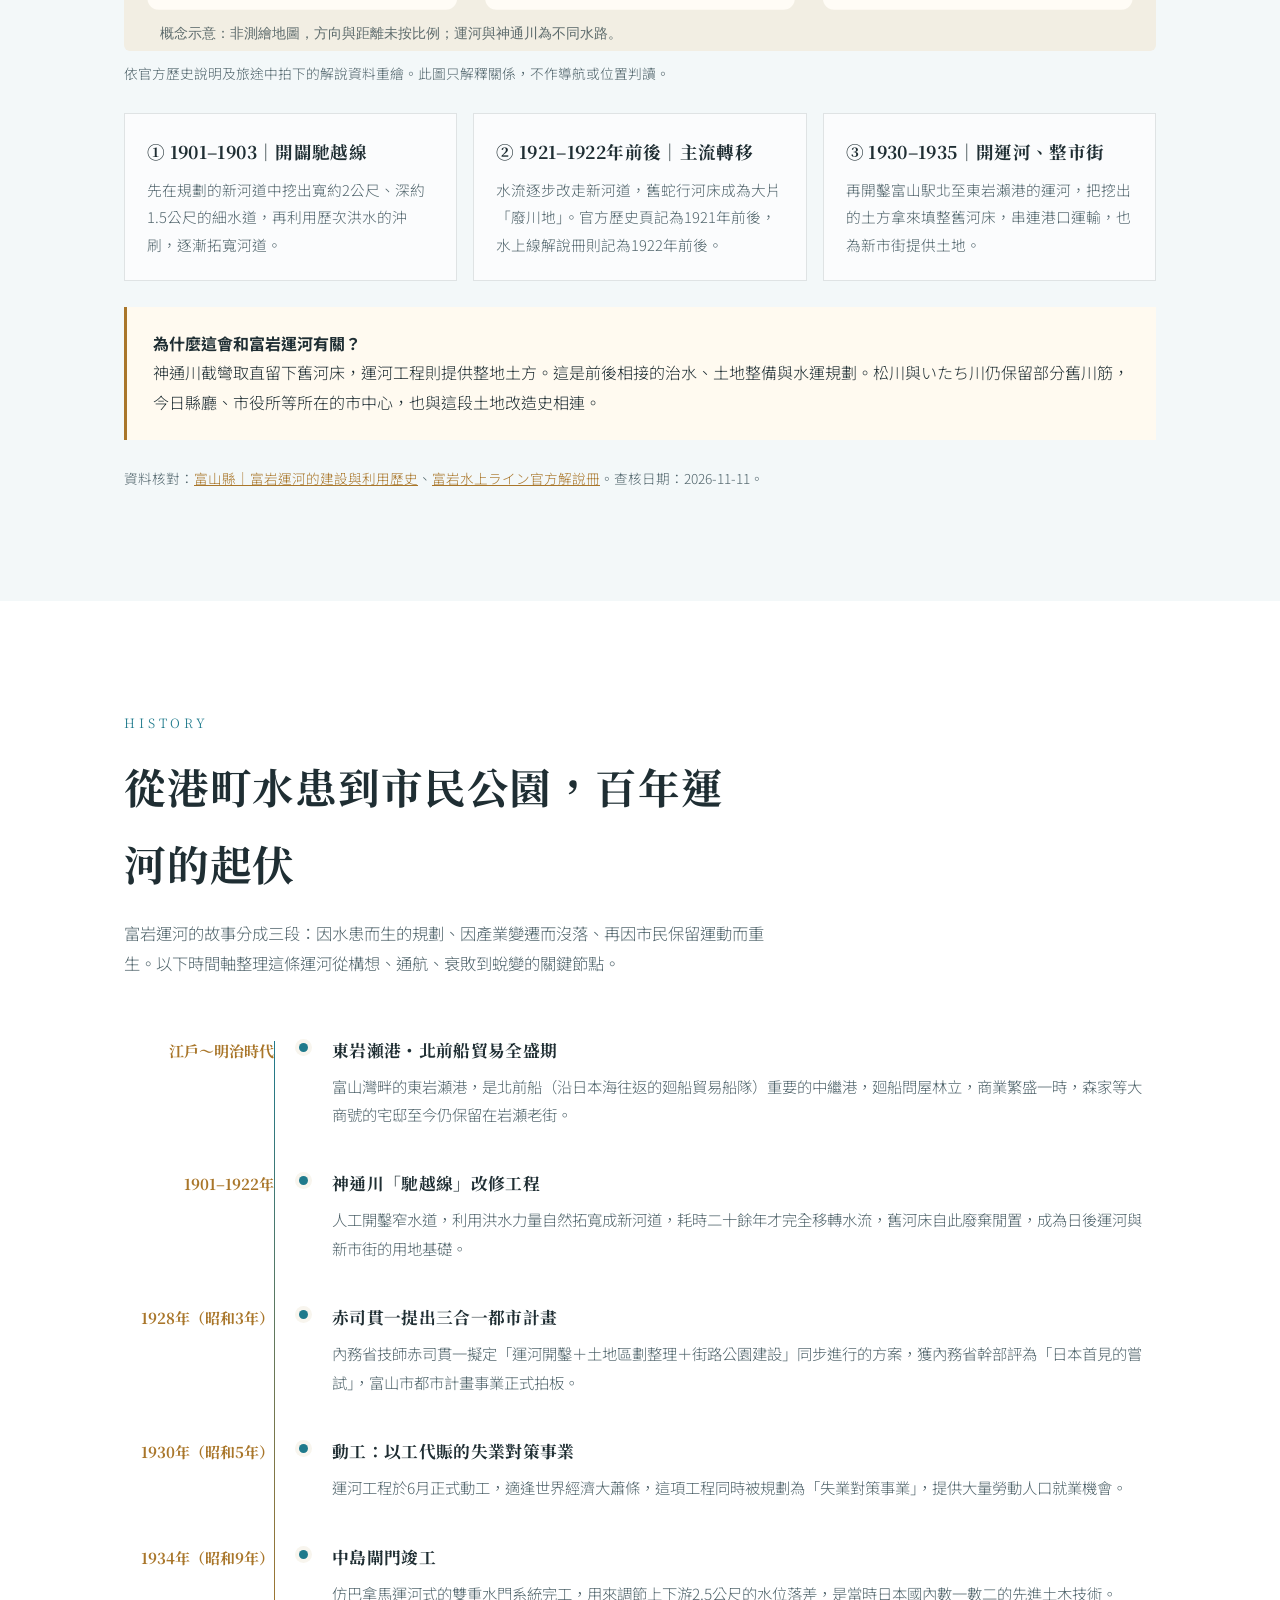
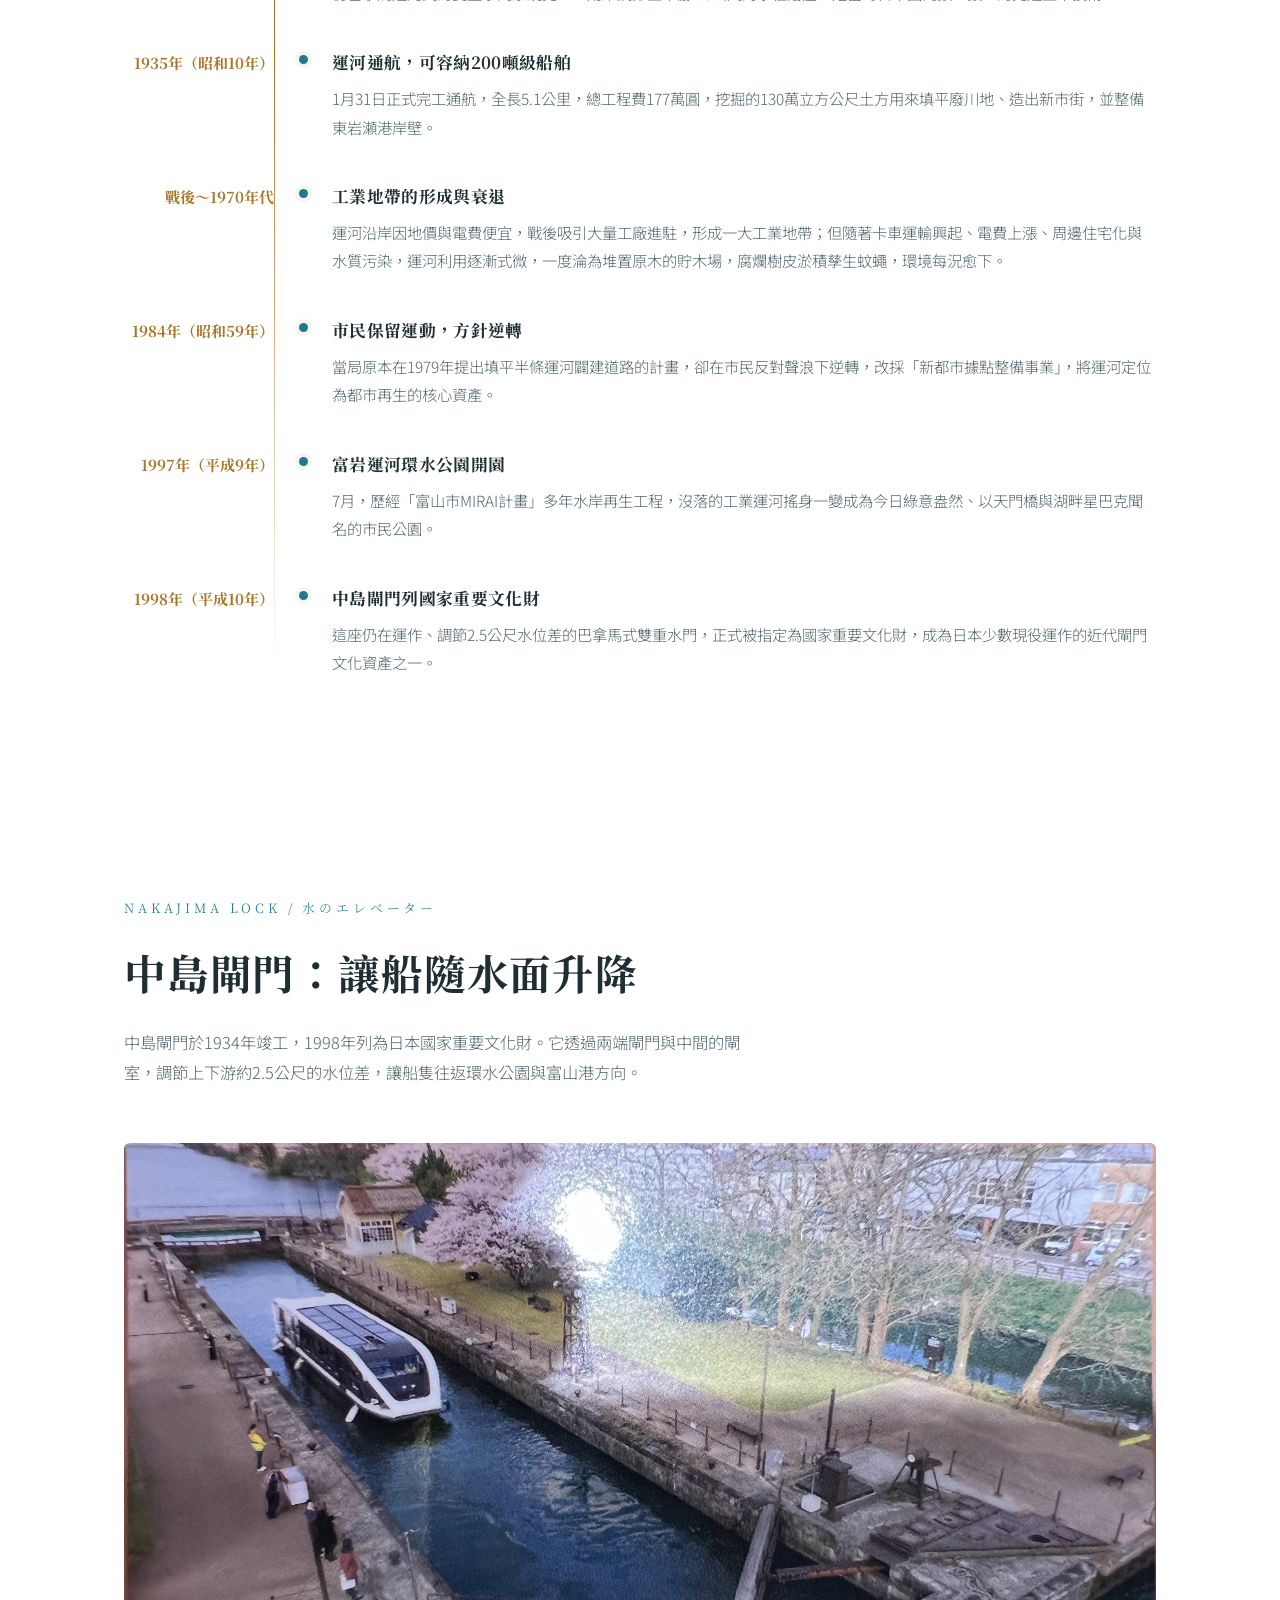
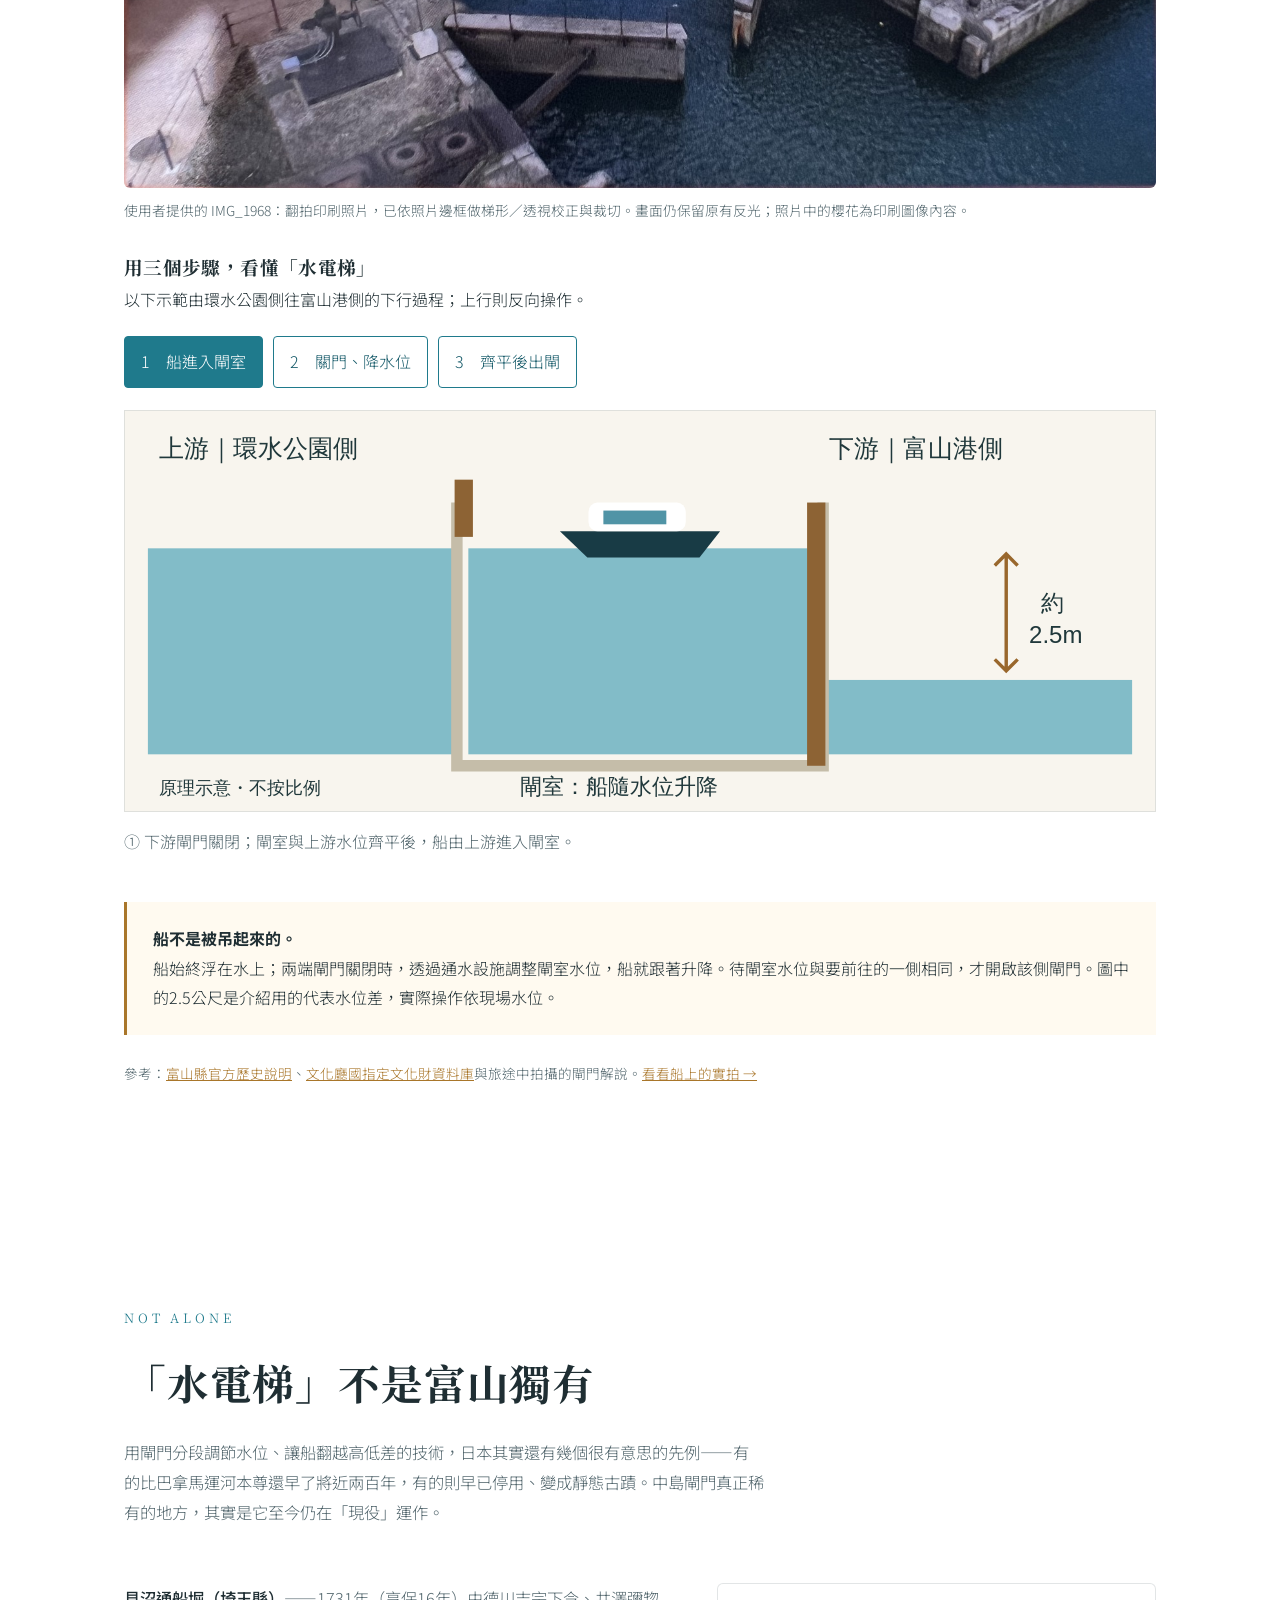
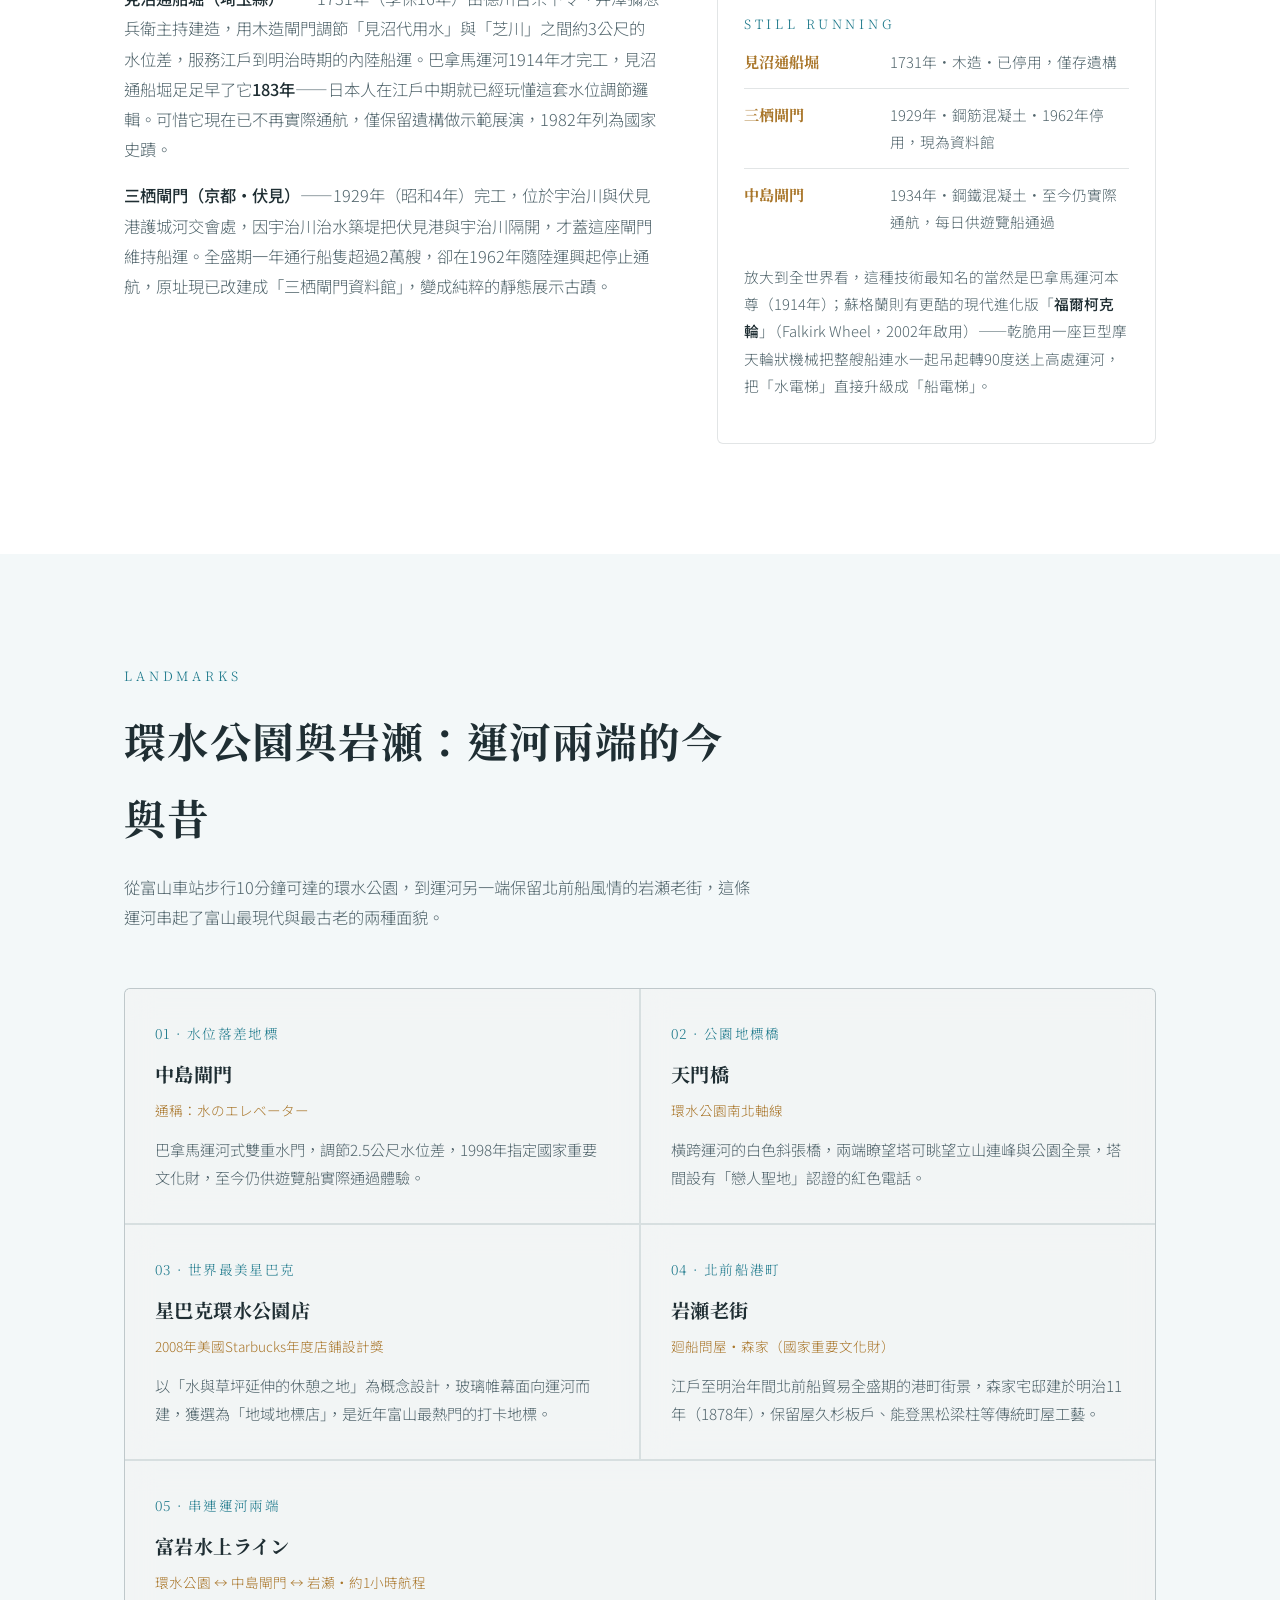
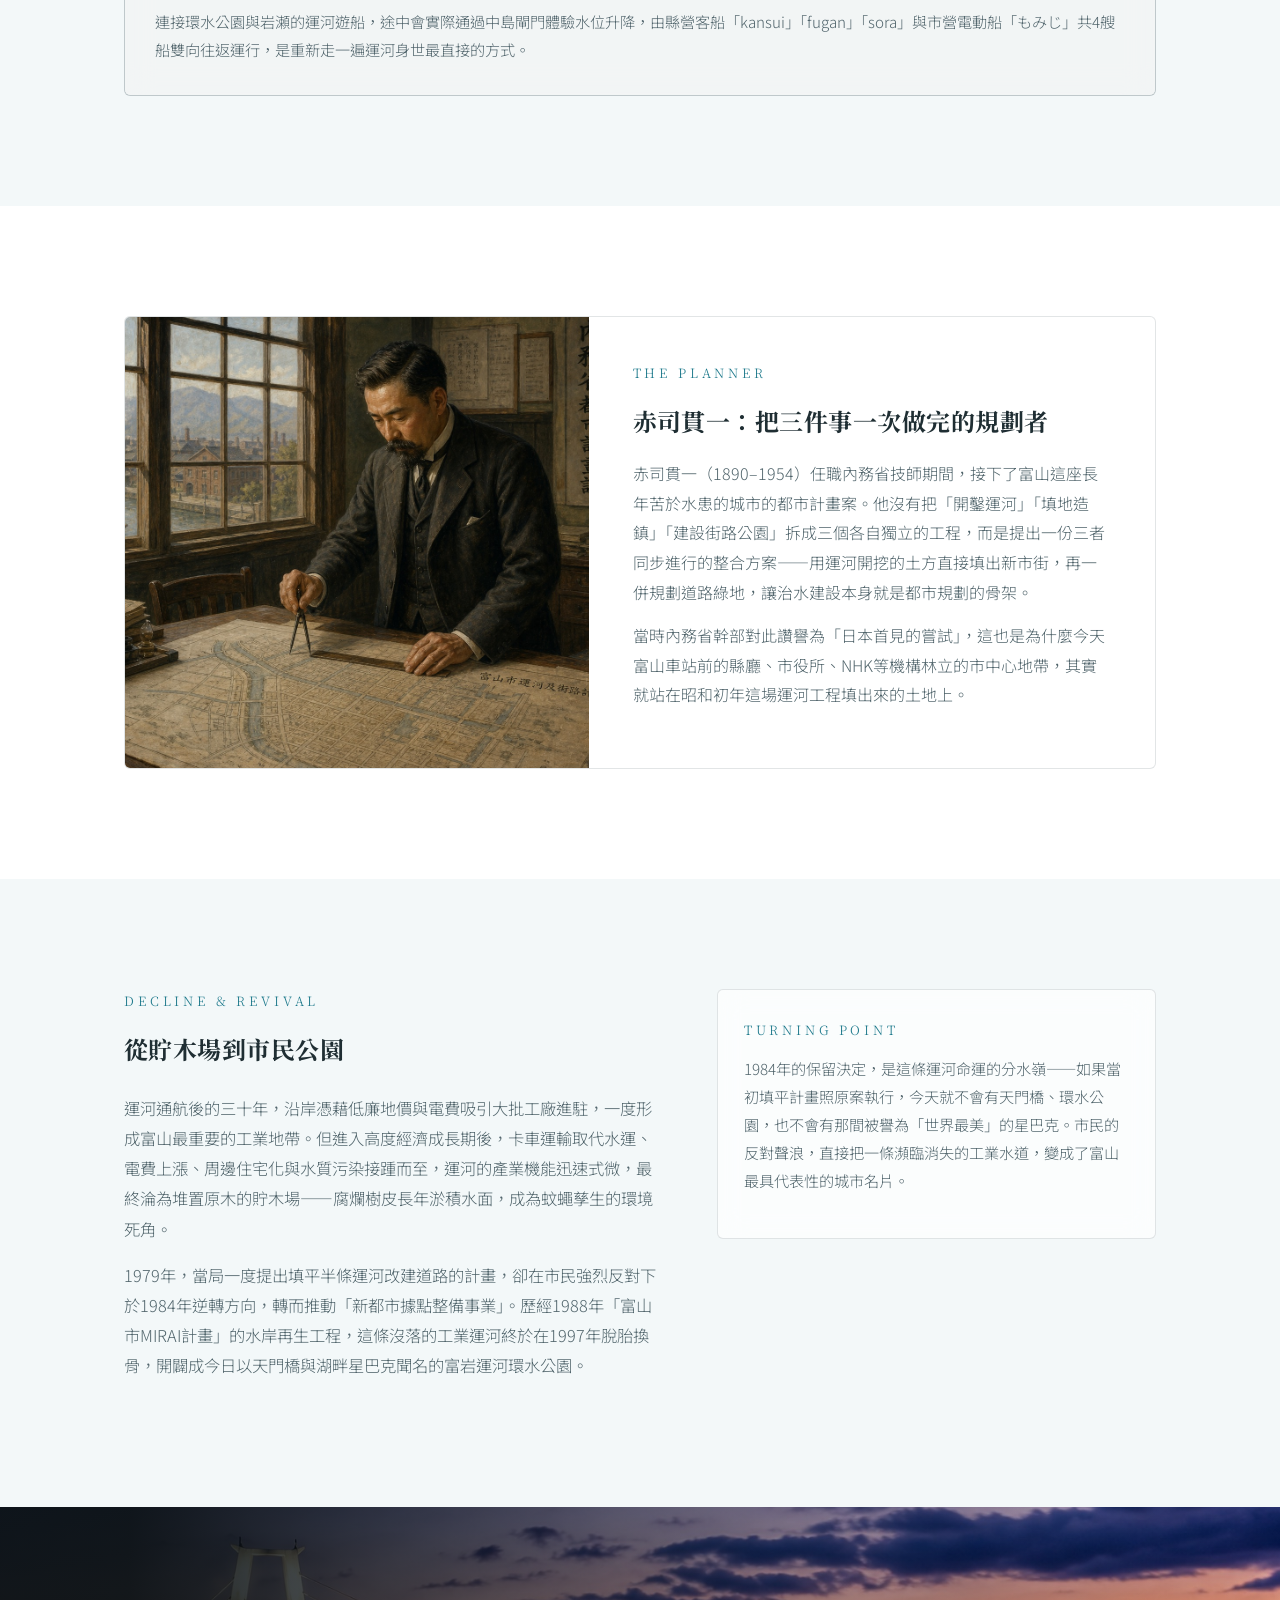
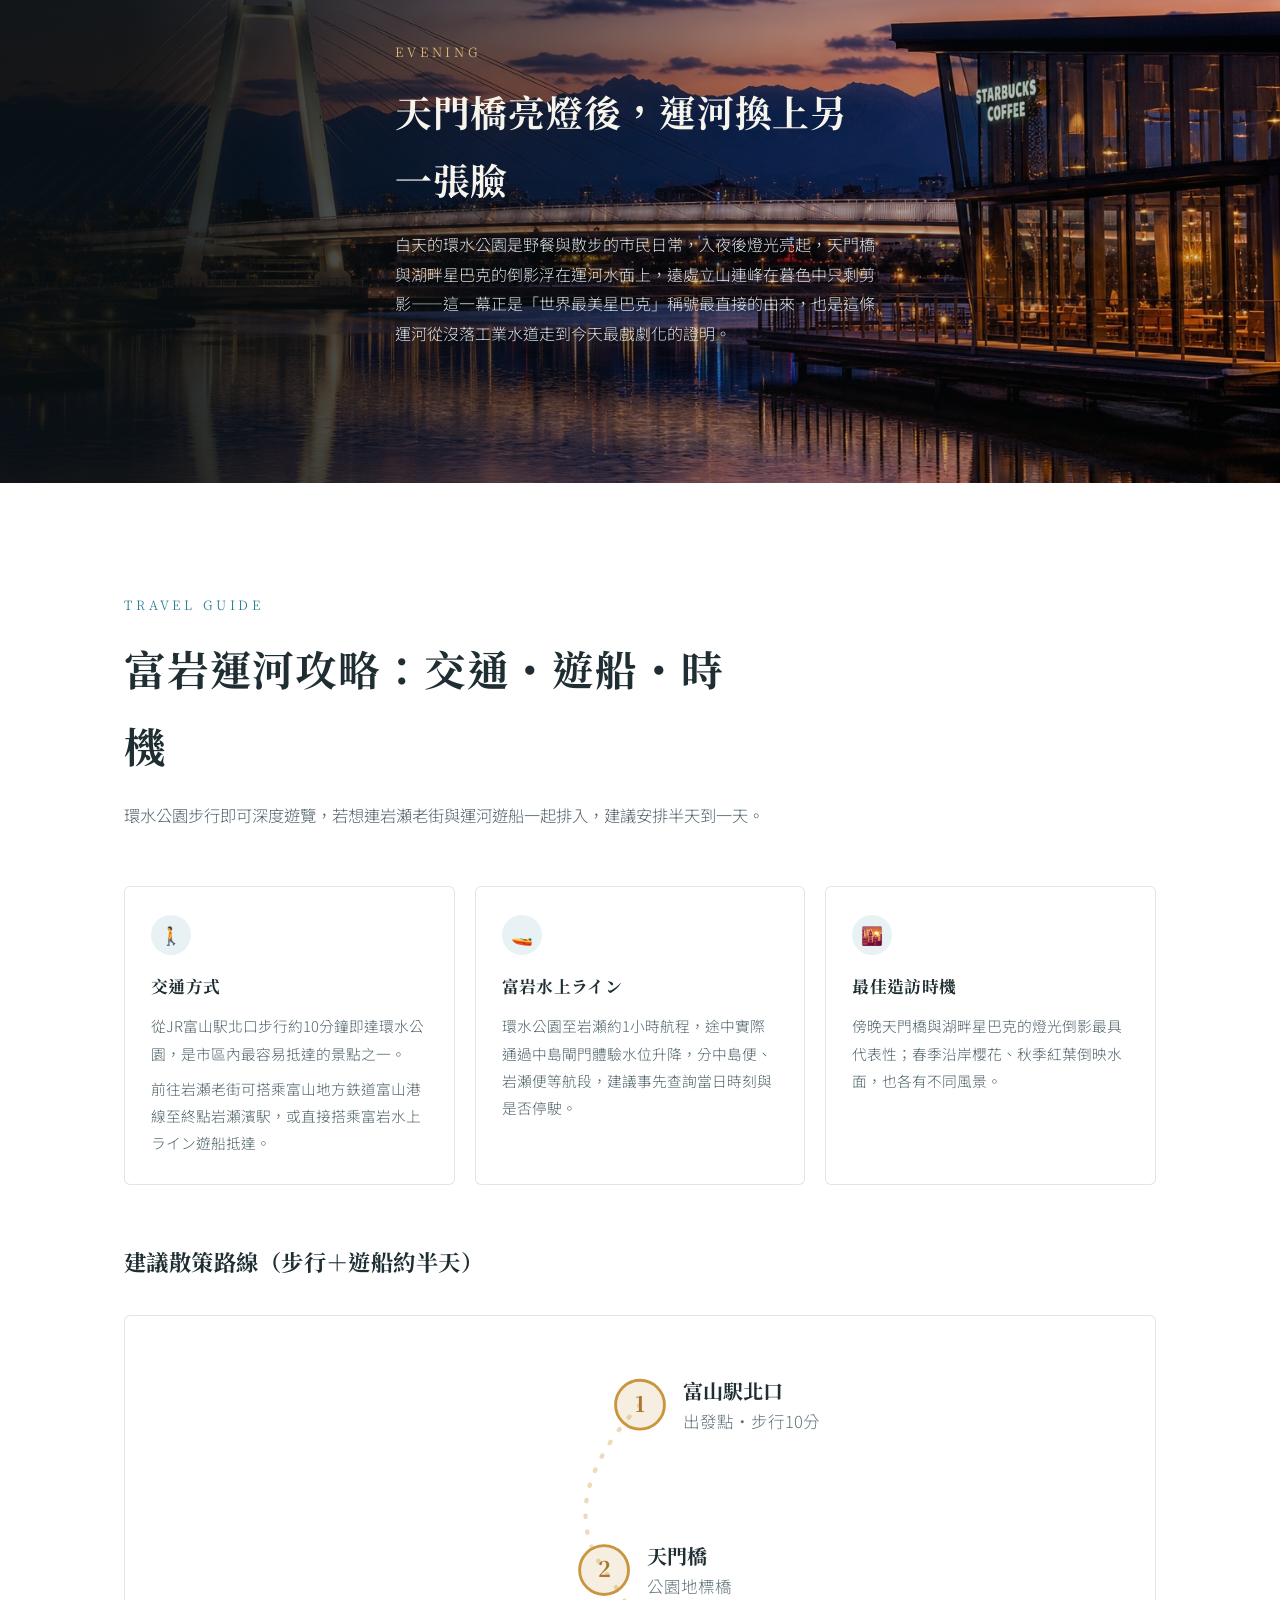
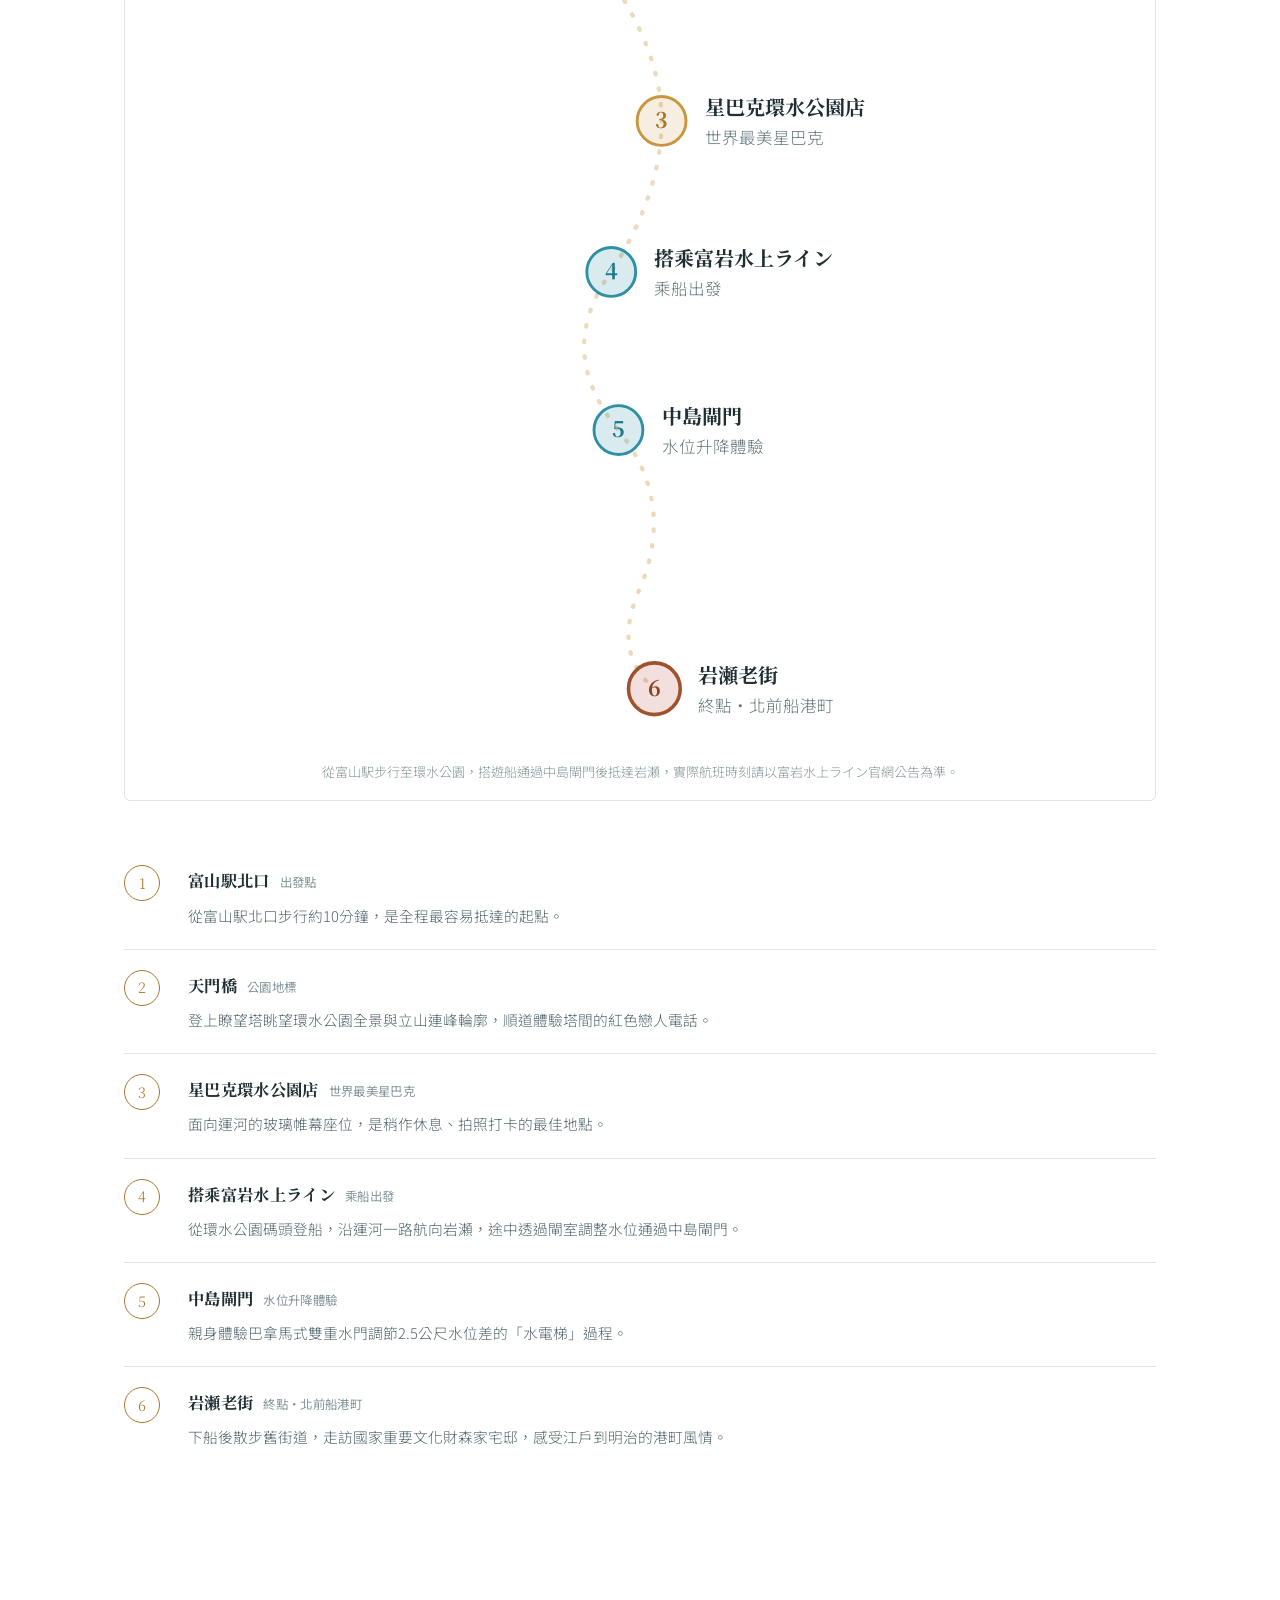
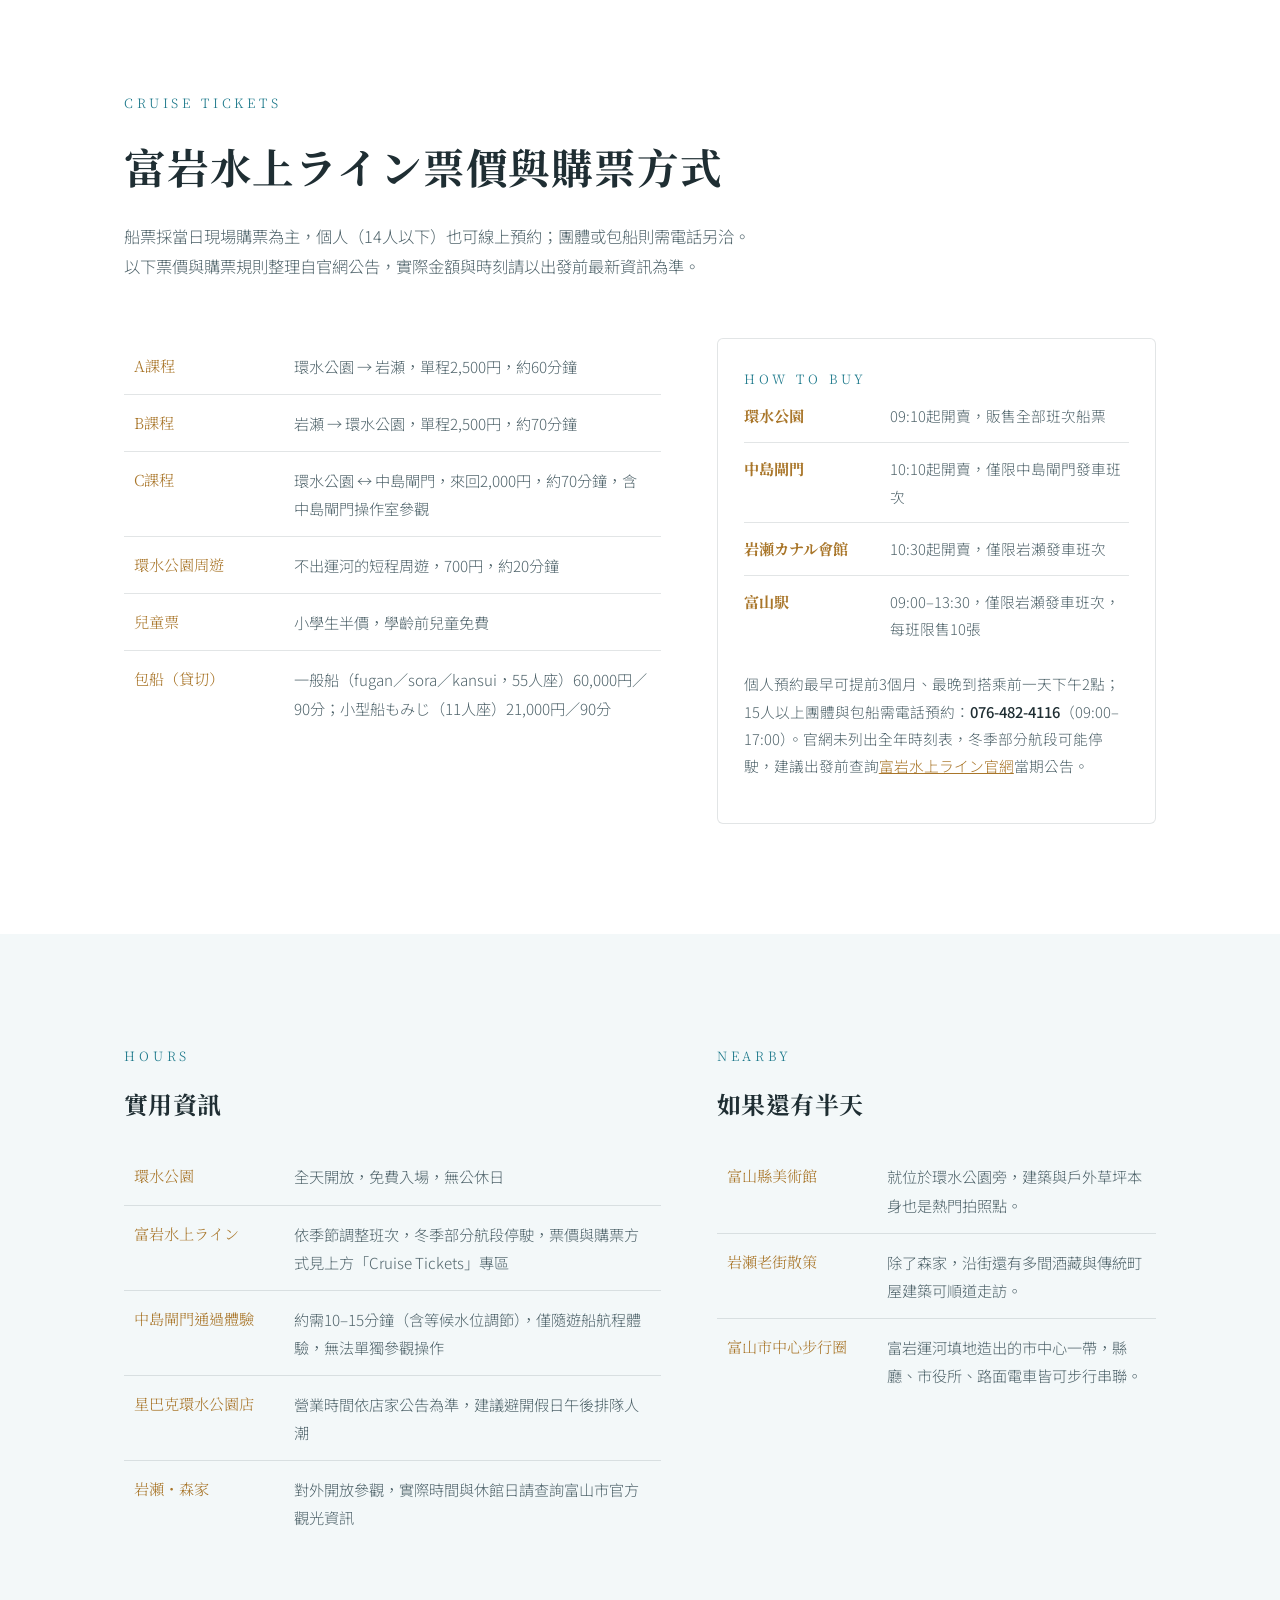
==== commit a5b1cb86: "Add Toyama photo journal and canal engineering explanations" ====
--- a/index.html
+++ b/index.html
@@ -5,11 +5,7 @@
 <meta name="viewport" content="width=device-width, initial-scale=1.0">
 <title>富岩運河｜從防洪運河到世界最美星巴克的百年蛻變</title>
 <meta name="description" content="富岩運河完整身世：因水患而分縣建省的富山、赤司貫一的三合一都市計畫、中島閘門「水のエレベーター」、貯木場衰退到環水公園重生、富岩水上ライン與岩瀬老街散策攻略。">
-<meta property="og:title" content="富岩運河｜從防洪運河到世界最美星巴克的百年蛻變">
-<meta property="og:description" content="一座因水患而獨立建省的城市，把治水工程蓋成了新市區，又把沒落的工業運河，改造成世界最美星巴克。">
-<meta property="og:image" content="https://maskywg.github.io/fugan-canal/images/hero-canal.jpg">
-<meta property="og:type" content="website">
-<meta name="twitter:card" content="summary_large_image">
+<meta property="og:type" content="website"><meta property="og:title" content="富岩運河｜截彎取直、中島閘門與旅拍特輯"><meta property="og:description" content="從神通川改道到運河新市街，搭配中島閘門校正圖片、升降示意與2026年11月5日旅拍。"><meta property="og:url" content="https://maskywg.github.io/fugan-canal/"><meta property="og:image" content="https://maskywg.github.io/fugan-canal/images/share-main-20261111.jpg"><meta property="og:image:width" content="1200"><meta property="og:image:height" content="630"><meta property="og:image:alt" content="富岩運河｜截彎取直、中島閘門與旅拍特輯，富岩運河水岸旅拍"><meta name="twitter:card" content="summary_large_image"><meta name="twitter:title" content="富岩運河｜截彎取直、中島閘門與旅拍特輯"><meta name="twitter:description" content="從神通川改道到運河新市街，搭配中島閘門校正圖片、升降示意與2026年11月5日旅拍。"><meta name="twitter:image" content="https://maskywg.github.io/fugan-canal/images/share-main-20261111.jpg"><meta name="twitter:image:alt" content="富岩運河｜截彎取直、中島閘門與旅拍特輯，富岩運河水岸旅拍"><link rel="canonical" href="https://maskywg.github.io/fugan-canal/">
 <link rel="preconnect" href="https://fonts.googleapis.com">
 <link rel="preconnect" href="https://fonts.gstatic.com" crossorigin>
 <link href="https://fonts.googleapis.com/css2?family=Noto+Serif+TC:wght@400;600;700;900&family=Noto+Sans+TC:wght@300;400;500;700&display=swap" rel="stylesheet">
@@ -311,6 +307,8 @@
     .banner .wrap{padding:0 24px;}
     .term-list li{grid-template-columns:1fr; gap:4px;}
   }
+
+.update-nav{display:flex;gap:12px;flex-wrap:wrap;padding:16px 24px;justify-content:center;background:#122d35}.update-nav a{color:#fff4da;font-weight:500;text-decoration:none;padding:6px 12px}.journal-promo{display:grid;grid-template-columns:1.2fr 1fr;background:#133a42;color:#fff;overflow:hidden;border-radius:8px}.journal-promo img{height:100%;width:100%;object-fit:cover;min-height:300px}.journal-promo div{padding:38px}.journal-promo h2{color:#fff}.journal-promo p{color:#dfebea;margin:16px 0}.entry-button{display:inline-block;background:#e4bc78;color:#17333a;padding:12px 24px;border-radius:3px;text-decoration:none;font-weight:700}.engineering-figure{margin:26px 0}.engineering-figure img{width:100%;height:auto;border-radius:6px}.engineering-figure figcaption{font-size:.86rem;color:var(--ink-dim);margin-top:10px}.engineering-note{background:#fffaf0;border-left:3px solid var(--gold);padding:22px 26px;margin:26px 0}.engineering-source{font-size:.85rem;color:var(--ink-dim);margin-top:20px}.lock-steps{display:grid;grid-template-columns:repeat(3,1fr);gap:16px;margin-top:24px}.lock-steps article{border:1px solid var(--line);padding:22px;background:var(--panel)}.lock-steps h3{font-size:1.1rem;margin-bottom:8px}.lock-steps p{font-size:.92rem;color:var(--ink-dim)}.lock-controls{display:flex;flex-wrap:wrap;gap:10px;margin:22px 0}.lock-controls button{font:inherit;padding:10px 16px;border:1px solid #1f7a8c;background:white;color:#145968;cursor:pointer;border-radius:4px}.lock-controls button[aria-pressed=true]{background:#1f7a8c;color:white}.lock-controls button:focus-visible,a:focus-visible{outline:3px solid #b77a24;outline-offset:4px}.lock-demo{width:100%;height:auto;display:block;background:#fbf9f3;border:1px solid var(--line)}#lock-status{min-height:4em;padding-top:15px;color:var(--ink-dim)}.image-credit{font-size:.85rem;color:var(--ink-dim);margin:18px 0 0} @media(max-width:680px){.journal-promo,.lock-steps{grid-template-columns:1fr}.journal-promo div{padding:26px}.update-nav{justify-content:flex-start}.lock-demo text{font-size:20px}}@media(prefers-reduced-motion:reduce){html{scroll-behavior:auto}.scroll-cue span{animation:none}}
 </style>
 </head>
 <body>
@@ -332,8 +330,9 @@
     </div>
   </div>
   <div class="scroll-cue"><span></span>SCROLL</div>
-</header>
-
+</header><nav class="update-nav" aria-label="新增內容導覽"><a href="#river-cutoff">截彎取直</a><a href="#lock-explained">中島閘門圖解</a><a href="photo-journal/">2026.11.05 旅拍特輯 ↗</a></nav>
+
+<section id="photo-feature"><div class="wrap"><div class="journal-promo"><img src="photo-journal/images/img-1915.jpg" alt="秋日環水公園的天門橋與水面倒影" loading="lazy" width="2000" height="1500"><div><div class="kicker" style="color:#e4bc78">Travel Journal / 2026.11.05</div><h2>沿著水路，走進富山</h2><p>從富山駅周邊的綠地，走到環水公園；搭船沿運河向港町前進，再從岩瀨的屋瓦與電車回望旅程。28張實拍與一支旅途短片，收進這一天的光。</p><a class="entry-button" href="photo-journal/">翻開旅拍特輯 →</a></div></div></div></section>
 <!-- ================= OVERVIEW ================= -->
 <section>
   <div class="wrap">
@@ -342,7 +341,7 @@
         <div class="kicker">Overview</div>
         <h2 style="margin-bottom:22px;">一座因水患獨立建省的城市，<br>把治水工程蓋成了新市區</h2>
         <p>翻開富山的建省史會發現，這座城市與神通川的恩怨，比運河本身還要早得多。1883年（明治16年），富山之所以能從石川縣分離獨立成為一個縣，很大一部分原因，就是地方仕紳受夠了石川縣政府把稅金優先花在金澤，卻遲遲不願正視富山境內神通川反覆氾濫的治水問題——換句話說，<b>富山縣的誕生，本身就是一場治水運動的產物</b>。</p>
-        <p>富岩運河，正是這段治水史半個世紀之後最具體的成果。1928年，內務省技師<b>赤司貫一</b>提出一份把「開鑿運河、土地區劃整理、街路與公園建設」三件事同時完成的都市計畫，被當時內務省幹部評為「日本首見的嘗試」。1935年運河通航，不只解決了水患與港運，開挖出的130萬立方公尺土方，更直接填出了今天富山車站前一整片市中心。</p>
+        <p>富岩運河，正是這段治水史半個世紀之後最具體的成果。1928年，內務省技師<b>赤司貫一</b>提出一份把「開鑿運河、土地區劃整理、街路與公園建設」三件事同時完成的都市計畫，被當時內務省幹部評為「日本首見的嘗試」。1935年運河通航，承接先前河道改修留下的都市整備課題，也串連了港運，開挖出的130萬立方公尺土方，更直接填出了今天富山車站前一整片市中心。</p>
       </div>
       <div class="stat-card">
         <div class="stat-grid">
@@ -376,28 +375,7 @@
   </div>
 </section>
 
-<!-- ================= JINZU RIVER FLOOD HISTORY ================= -->
-<section class="alt">
-  <div class="wrap">
-    <div class="feature" style="margin-bottom:44px;">
-      <img src="images/jinzu-flood.jpg" alt="1900年代神通川氾濫場景，混濁洪水淹沒沿岸農田與木造房舍，工人在河岸搶修堤防">
-      <div class="feature-body">
-        <div class="kicker">Before the Canal</div>
-        <h3>「馳越線」：讓洪水自己拓寬河道</h3>
-        <p>神通川原本在今日富山大橋一帶劇烈蛇行，每逢豪雨就頻繁潰堤，是富山最頭痛的地形宿疾。明治34年（1901年）到大正11年（1922年），當局實施「馳越線」改修工程——先挖出一條僅寬2公尺、深1.5公尺的細窄水道，捷徑截彎取直，再刻意利用洪水的沖刷力，讓水流自然把這條細水道拓寬成新的主流河道。</p>
-        <p>這項工程耗時二十餘年才完全把河水移轉到新河道，原本蛇行的舊河道自此廢棄，成為一片沿著市中心蜿蜒的「廢川地」——這片閒置的舊河床，後來就是富岩運河與市中心新市街規劃的用地起點。</p>
-      </div>
-    </div>
-    <div class="term-panel">
-      <ul class="term-list">
-        <li><b>神通川馳越線</b><span>1901–1922年的人工截彎取直工程，利用洪水力量自然拓寬新河道，取代原本蛇行不定的舊河床。</span></li>
-        <li><b>廢川地</b><span>舊河道移轉後留下的閒置河床用地，後來成為富岩運河開鑿與新市街規劃的基礎。</span></li>
-        <li><b>赤司貫一（1890–1954）</b><span>內務省技師，1928年提出運河、土地區劃整理、街路公園三合一的都市計畫，是富岩運河真正的規劃者。</span></li>
-        <li><b>東岩瀬港</b><span>富山灣畔的舊港町，江戶至明治年間北前船貿易的重要據點，運河通航後與市中心連成一氣。</span></li>
-      </ul>
-    </div>
-  </div>
-</section>
+<section class="alt" id="river-cutoff"><div class="wrap"><div class="section-head"><div class="kicker">River Engineering / 截彎取直</div><h2>先讓神通川走捷徑，<br>再用運河土方填出新市街</h2><p>「截彎取直」是在河道彎曲處另闢較直的通道，讓水流改走新路。富山的關鍵工程叫做「馳越線」（はせこしせん），位在舊蛇行河段西側，大致是今日富山大橋至富山赤十字醫院一帶。</p></div><figure class="engineering-figure"><img src="images/river-cutoff.svg" alt="神通川蛇行、馳越線改道、運河土方填地的三階段概念圖" loading="lazy" width="1100" height="500"><figcaption>依官方歷史說明及旅途中拍下的解說資料重繪。此圖只解釋關係，不作導航或位置判讀。</figcaption></figure><div class="lock-steps"><article><h3>① 1901–1903｜開闢馳越線</h3><p>先在規劃的新河道中挖出寬約2公尺、深約1.5公尺的細水道，再利用歷次洪水的沖刷，逐漸拓寬河道。</p></article><article><h3>② 1921–1922年前後｜主流轉移</h3><p>水流逐步改走新河道，舊蛇行河床成為大片「廢川地」。官方歷史頁記為1921年前後，水上線解說冊則記為1922年前後。</p></article><article><h3>③ 1930–1935｜開運河、整市街</h3><p>再開鑿富山駅北至東岩瀨港的運河，把挖出的土方拿來填整舊河床，串連港口運輸，也為新市街提供土地。</p></article></div><div class="engineering-note"><b>為什麼這會和富岩運河有關？</b><p>神通川截彎取直留下舊河床，運河工程則提供整地土方。這是前後相接的治水、土地整備與水運規劃。松川與いたち川仍保留部分舊川筋，今日縣廳、市役所等所在的市中心，也與這段土地改造史相連。</p></div><p class="engineering-source">資料核對：<a href="https://www.pref.toyama.jp/1541/kendodukuri/dourokouwan/toyamakou/kj00016047.html">富山縣｜富岩運河的建設與利用歷史</a>、<a href="https://www.pref.toyama.jp/documents/53767/100111_15.pdf">富岩水上ライン官方解說冊</a>。查核日期：2026-11-11。</p></div></section>
 
 <!-- ================= HISTORY TIMELINE ================= -->
 <section>
@@ -482,18 +460,7 @@
   </div>
 </section>
 
-<!-- ================= NAKAJIMA LOCK BANNER ================= -->
-<section class="banner">
-  <img src="images/nakajima-lock.jpg" alt="中島閘門特寫，一艘遊覽船正通過巴拿馬運河式雙重水門，可見水位差">
-  <div class="wrap">
-    <div class="banner-box">
-      <div class="kicker">Water Elevator</div>
-      <h2>中島閘門：一部運作中的「水電梯」</h2>
-      <p>中島閘門仿照巴拿馬運河原理設計，靠一前一後兩對水門調節上下游2.5公尺的水位落差：船隻先駛入閘室，關上後方水門，再放水調整水位，等閘室內外水面齊平，前方水門才會開啟——整個過程就像搭乘一部緩慢的「水電梯」。1934年完工至今，它仍是日常運作中的現役設施，1998年更被指定為國家重要文化財，是全日本少數仍在服役的近代巴拿馬式閘門之一。</p>
-    </div>
-  </div>
-</section>
-
+<section id="lock-explained"><div class="wrap"><div class="section-head"><div class="kicker">Nakajima Lock / 水のエレベーター</div><h2>中島閘門：讓船隨水面升降</h2><p>中島閘門於1934年竣工，1998年列為日本國家重要文化財。它透過兩端閘門與中間的閘室，調節上下游約2.5公尺的水位差，讓船隻往返環水公園與富山港方向。</p></div><figure class="engineering-figure"><img src="images/nakajima-lock-corrected.jpg" alt="經透視校正的中島閘門印刷照片，可見閘室、遊船與兩扇開啟的門扉" width="1600" height="1000" loading="lazy"><figcaption>使用者提供的 IMG_1968：翻拍印刷照片，已依照片邊框做梯形／透視校正與裁切。畫面仍保留原有反光；照片中的櫻花為印刷圖像內容。</figcaption></figure><h3>用三個步驟，看懂「水電梯」</h3><p>以下示範由環水公園側往富山港側的下行過程；上行則反向操作。</p><div class="lock-controls" role="group" aria-label="選擇閘門通航步驟"><button type="button" data-lock="0" aria-pressed="true">1　船進入閘室</button><button type="button" data-lock="1" aria-pressed="false">2　關門、降水位</button><button type="button" data-lock="2" aria-pressed="false">3　齊平後出閘</button></div><svg class="lock-demo" viewBox="0 0 900 350" role="img" aria-labelledby="lock-title lock-desc"><title id="lock-title">中島閘門通航側剖面概念示意</title><desc id="lock-desc">左方為上游高水位，右方為下游低水位，中間閘室水位變動使船下降。以按鈕切換三階段。</desc><rect x="0" y="0" width="900" height="350" fill="#f8f5ee"/><g font-family="sans-serif" fill="#20383b"><text x="30" y="40" font-size="22">上游｜環水公園側</text><text x="615" y="40" font-size="22">下游｜富山港側</text><rect x="20" y="120" width="270" height="180" fill="#82bcc8"/><rect id="chamber-water" x="300" y="120" width="300" height="180" fill="#82bcc8"/><rect x="610" y="235" width="270" height="65" fill="#82bcc8"/><path d="M290 80V310H610V80" fill="none" stroke="#c5bda9" stroke-width="10"/><rect id="upper-gate" x="288" y="60" width="16" height="50" fill="#8d6334"/><rect id="lower-gate" x="596" y="80" width="16" height="230" fill="#8d6334"/><g id="lock-boat" transform="translate(380 80)"><path d="M0 25H140L122 48H24Z" fill="#183b45"/><rect x="25" y="0" width="85" height="25" rx="8" fill="white"/><rect x="38" y="7" width="55" height="12" fill="#5094a6"/></g><text x="345" y="335" font-size="19">閘室：船隨水位升降</text><path d="M770 125V227M760 135L770 125L780 135M760 217L770 227L780 217" fill="none" stroke="#99672c" stroke-width="3"/><text x="800" y="175" font-size="20">約</text><text x="790" y="203" font-size="21">2.5m</text><text x="30" y="335" font-size="16">原理示意・不按比例</text></g></svg><p id="lock-status" aria-live="polite">① 下游閘門關閉；閘室與上游水位齊平後，船由上游進入閘室。</p><div class="engineering-note"><b>船不是被吊起來的。</b><p>船始終浮在水上；兩端閘門關閉時，透過通水設施調整閘室水位，船就跟著升降。待閘室水位與要前往的一側相同，才開啟該側閘門。圖中的2.5公尺是介紹用的代表水位差，實際操作依現場水位。</p></div><p class="engineering-source">參考：<a href="https://www.pref.toyama.jp/1541/kendodukuri/dourokouwan/toyamakou/kj00016047.html">富山縣官方歷史說明</a>、<a href="https://kunishitei.bunka.go.jp/bsys/maindetails/102/00004047">文化廳國指定文化財資料庫</a>與旅途中拍攝的閘門解說。<a href="photo-journal/#lock">看看船上的實拍 →</a></p></div></section>
 <!-- ================= NOT ALONE ================= -->
 <section>
   <div class="wrap">
@@ -703,7 +670,7 @@
         <div class="route-dot">4</div>
         <div>
           <h4>搭乘富岩水上ライン <span class="time">乘船出發</span></h4>
-          <p>從環水公園碼頭登船，沿運河一路航向岩瀬，途中會實際降下水門。</p>
+          <p>從環水公園碼頭登船，沿運河一路航向岩瀬，途中透過閘室調整水位通過中島閘門。</p>
         </div>
       </div>
       <div class="route-step">
@@ -805,7 +772,7 @@
 <footer>
   <div class="wrap">
     <h3>富岩運河</h3>
-    <p>富山市連接市中心與富山灣的百年運河，從治水建設走到市民公園的都市再生故事。本頁內容整理自富山縣官方網站、環水公園公式網站、富岩水上ライン公式網站、Wikipedia等公開資料，圖片為AI生成之示意插畫，僅供氛圍參考，實際造訪請以現場與官方資訊為準。</p>
+    <p>富山市連接市中心與富山灣的百年運河，從治水建設走到市民公園的都市再生故事。本頁內容整理自富山縣官方網站、環水公園公式網站、富岩水上ライン公式網站、Wikipedia等公開資料，原有氛圍圖片為AI生成示意插畫；新增旅拍為使用者提供的照片，中島閘門照片為印刷品翻拍並做透視校正，工程圖為重繪概念示意，實際造訪請以現場與官方資訊為準。</p>
     <ul class="src-list">
       <li>資料來源：<a href="https://www.pref.toyama.jp/1541/kendodukuri/dourokouwan/toyamakou/kj00016047.html" target="_blank" rel="noopener">富山県｜富岩運河の建設と利用の歴史</a></li>
       <li>資料來源：<a href="http://www.kansui-park.jp/what-is-kansui-park/the-history-of-the-fugan-canal-and-kansui-park/" target="_blank" rel="noopener">富岩運河環水公園公式｜富岩運河の歴史と環水公園</a></li>
@@ -820,5 +787,8 @@
   </div>
 </footer>
 
-</body>
+<script>
+const lockStates=[['① 下游閘門關閉；閘室與上游水位齊平後，船由上游進入閘室。',120,80,50,230],['② 兩端閘門關閉，閘室向下游放水；船隨水位逐漸下降。圖示為調節中的中間狀態。',178,138,230,230],['③ 閘室與下游水位齊平後，開啟下游閘門，船往富山港側航行。',235,195,230,50]];
+document.querySelectorAll('[data-lock]').forEach(b=>b.addEventListener('click',()=>{let i=Number(b.dataset.lock),s=lockStates[i];document.querySelectorAll('[data-lock]').forEach(x=>x.setAttribute('aria-pressed',String(x===b)));document.getElementById('chamber-water').setAttribute('y',s[1]);document.getElementById('chamber-water').setAttribute('height',300-s[1]);document.getElementById('lock-boat').setAttribute('transform',`translate(${i===2?640:380} ${s[2]})`);document.getElementById('upper-gate').setAttribute('height',s[3]);document.getElementById('upper-gate').setAttribute('y',80);document.getElementById('lower-gate').setAttribute('height',s[4]);document.getElementById('lock-status').textContent=s[0];}));
+</script></body>
 </html>
